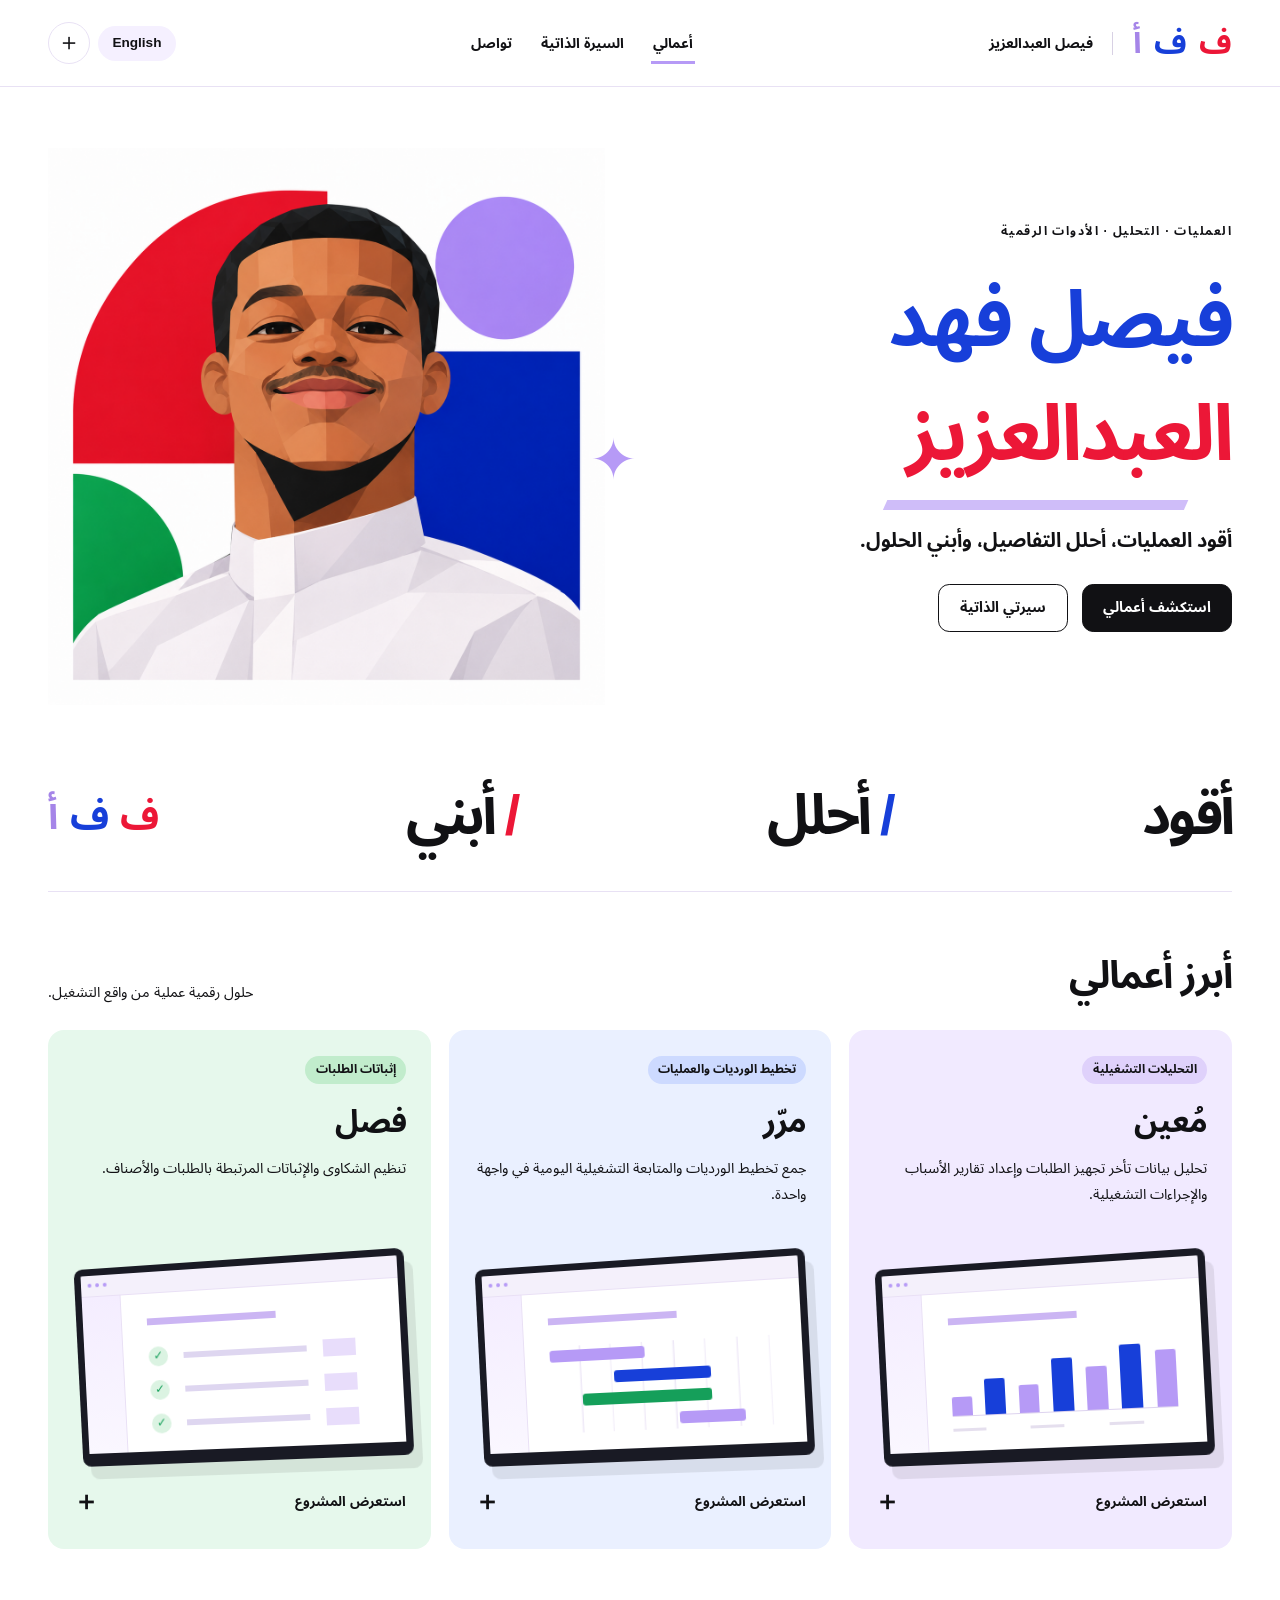
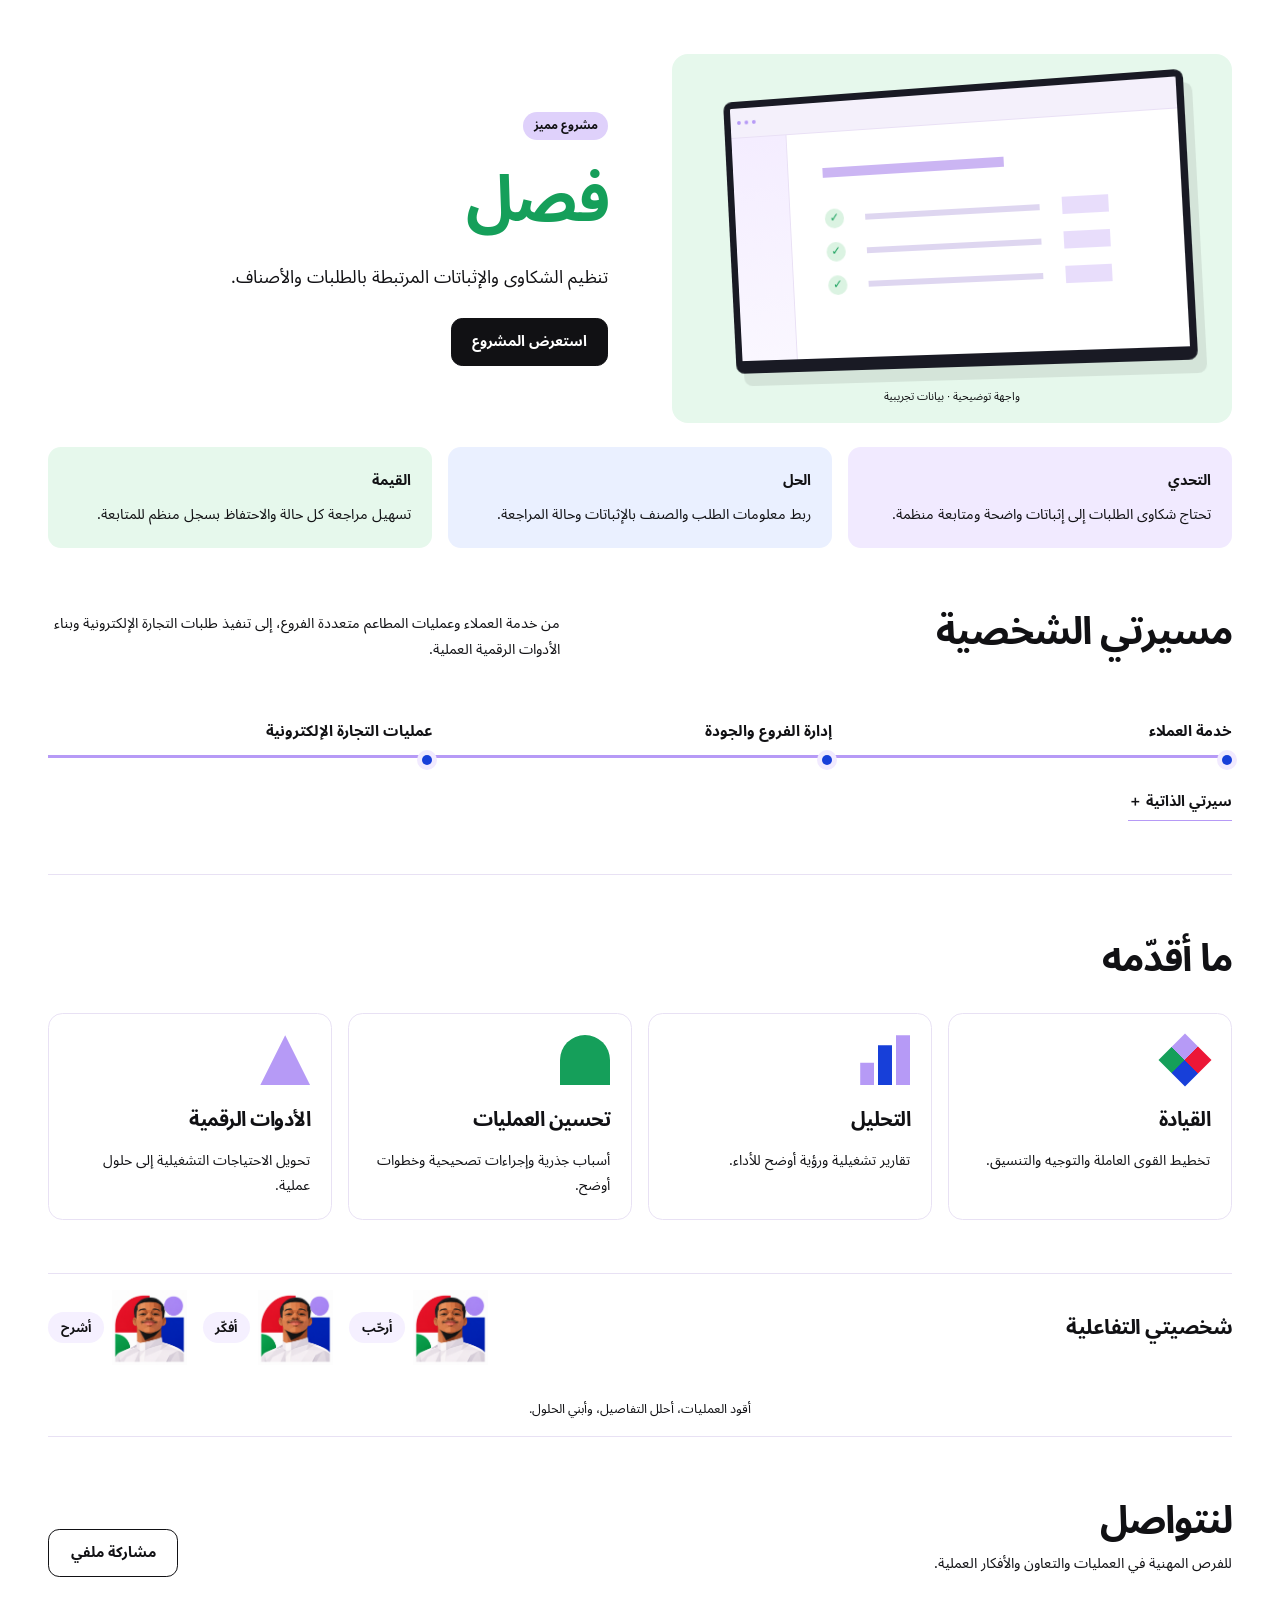
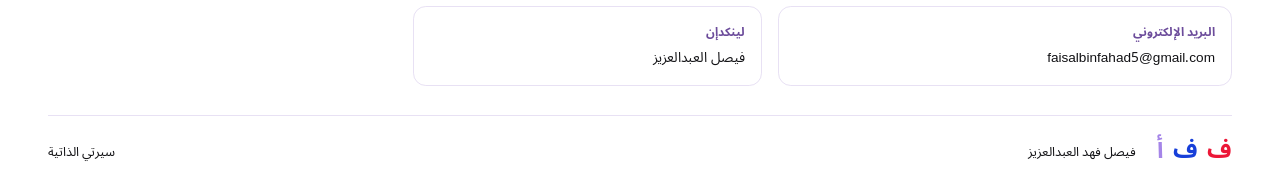
==== ar.html @ 65e11bae "Publish bilingual portfolio and CV without phone number" ====
<!doctype html><html lang="ar" dir="rtl"><head><meta charset="utf-8"><meta name="viewport" content="width=device-width,initial-scale=1"><meta name="theme-color" content="#ffffff"><meta name="description" content="أقود العمليات، أحلل التفاصيل، وأبني الحلول. — تنفيذ الطلبات والمستودعات والخدمات اللوجستية والعمليات متعددة المواقع"><title>فيصل فهد العبدالعزيز | أعمالي</title><link rel="icon" href="favicon.svg" type="image/svg+xml"><link rel="stylesheet" href="style.css"></head><body data-page="portfolio"><a class="skip-link" href="#main">انتقل إلى المحتوى</a><header class="site-header"><a class="brand" href="ar.html"><span class="arabic-mark" aria-label="ف ف أ"><b>ف</b><b>ف</b><b>أ</b></span><span>فيصل العبدالعزيز</span></a><nav aria-label="التنقل الرئيسي"><a href="ar.html" aria-current=page>أعمالي</a><a href="cv-ar.html" >السيرة الذاتية</a><a href="#contact">تواصل</a></nav><div class="header-tools"><a class="language-toggle" href="en.html" lang="en" hreflang="en">English</a><button class="share-icon" data-share aria-label="مشاركة ملفي">＋</button></div></header><main id="main"><section class="hero container"><div class="hero-copy"><p class="eyebrow">العمليات · التحليل · الأدوات الرقمية</p><h1><span>فيصل فهد</span><strong>العبدالعزيز</strong></h1><p class="hero-tag">أقود العمليات، أحلل التفاصيل، وأبني الحلول.</p><div class="actions"><a class="button primary" href="#work">استكشف أعمالي</a><a class="button" href="cv-ar.html">سيرتي الذاتية</a></div></div><div class="hero-art"><img class="portrait" src="portrait.png" alt="فيصل فهد العبدالعزيز" fetchpriority="high"><span class="art-spark" aria-hidden="true">✦</span></div></section>
<div class="container"><div class="manifesto" aria-label="أقود أحلل أبني"><span>أقود</span><span>أحلل</span><span>أبني</span><span class="arabic-mark" aria-label="ف ف أ"><b>ف</b><b>ف</b><b>أ</b></span></div></div>
<section class="container section" id="work"><div class="section-heading"><h2>أبرز أعمالي</h2><p>حلول رقمية عملية من واقع التشغيل.</p></div><div class="projects-grid"><button class="project-card tone-0" data-project="0"><span class="tag">التحليلات التشغيلية</span><h3>مُعين</h3><p>تحليل بيانات تأخر تجهيز الطلبات وإعداد تقارير الأسباب والإجراءات التشغيلية.</p><div class="demo-screen" aria-hidden="true"><div class="demo-top"><i></i><i></i><i></i></div><div class="demo-body"><aside></aside><div class="demo-content"><div class="demo-heading"></div><div class="chart"><i style="height:28%"></i><i style="height:52%"></i><i style="height:40%"></i><i style="height:76%"></i><i style="height:62%"></i><i style="height:91%"></i><i style="height:80%"></i></div><div class="chart-labels"><i></i><i></i><i></i></div></div></div></div><span class="project-action">استعرض المشروع<span>＋</span></span></button><button class="project-card tone-1" data-project="1"><span class="tag">تخطيط الورديات والعمليات</span><h3>مرّر</h3><p>جمع تخطيط الورديات والمتابعة التشغيلية اليومية في واجهة واحدة.</p><div class="demo-screen" aria-hidden="true"><div class="demo-top"><i></i><i></i><i></i></div><div class="demo-body"><aside></aside><div class="demo-content"><div class="demo-heading"></div><div class="schedule"><i style="grid-column:1/span 3;background:var(--lavender)"></i><i style="grid-column:3/span 3;background:var(--blue)"></i><i style="grid-column:2/span 4;background:var(--green)"></i><i style="grid-column:5/span 2;background:var(--lavender)"></i></div></div></div></div><span class="project-action">استعرض المشروع<span>＋</span></span></button><button class="project-card tone-2" data-project="2"><span class="tag">إثباتات الطلبات</span><h3>فصل</h3><p>تنظيم الشكاوى والإثباتات المرتبطة بالطلبات والأصناف.</p><div class="demo-screen" aria-hidden="true"><div class="demo-top"><i></i><i></i><i></i></div><div class="demo-body"><aside></aside><div class="demo-content"><div class="demo-heading"></div><div class="evidence"><div><span>✓</span><i></i><b></b></div><div><span>✓</span><i></i><b></b></div><div><span>✓</span><i></i><b></b></div></div></div></div></div><span class="project-action">استعرض المشروع<span>＋</span></span></button></div></section>
<section class="container section featured"><div class="featured-art tone-2"><div class="demo-screen" aria-hidden="true"><div class="demo-top"><i></i><i></i><i></i></div><div class="demo-body"><aside></aside><div class="demo-content"><div class="demo-heading"></div><div class="evidence"><div><span>✓</span><i></i><b></b></div><div><span>✓</span><i></i><b></b></div><div><span>✓</span><i></i><b></b></div></div></div></div></div><small>واجهة توضيحية · بيانات تجريبية</small><span class="quarter" aria-hidden="true"></span></div><div><span class="tag">مشروع مميز</span><h2>فصل</h2><p class="lead">تنظيم الشكاوى والإثباتات المرتبطة بالطلبات والأصناف.</p><button class="button primary" data-project="2">استعرض المشروع</button></div></section>
<section class="container outcomes"><article class="outcome tone-0"><small>التحدي</small><p>تحتاج شكاوى الطلبات إلى إثباتات واضحة ومتابعة منظمة.</p></article><article class="outcome tone-1"><small>الحل</small><p>ربط معلومات الطلب والصنف بالإثباتات وحالة المراجعة.</p></article><article class="outcome tone-2"><small>القيمة</small><p>تسهيل مراجعة كل حالة والاحتفاظ بسجل منظم للمتابعة.</p></article></section>
<section class="container section journey"><div class="section-heading"><h2>مسيرتي الشخصية</h2><p>من خدمة العملاء وعمليات المطاعم متعددة الفروع، إلى تنفيذ طلبات التجارة الإلكترونية وبناء الأدوات الرقمية العملية.</p></div><div class="journey-track"><span>خدمة العملاء</span><span>إدارة الفروع والجودة</span><span>عمليات التجارة الإلكترونية</span></div><a class="text-link" href="cv-ar.html">سيرتي الذاتية ＋</a></section>
<section class="container section"><div class="section-heading"><h2>ما أقدّمه</h2><p></p></div><div class="capabilities"><article class="capability"><span class="geom geom-0" aria-hidden="true"></span><h3>القيادة</h3><p>تخطيط القوى العاملة والتوجيه والتنسيق.</p></article><article class="capability"><span class="geom geom-1" aria-hidden="true"></span><h3>التحليل</h3><p>تقارير تشغيلية ورؤية أوضح للأداء.</p></article><article class="capability"><span class="geom geom-2" aria-hidden="true"></span><h3>تحسين العمليات</h3><p>أسباب جذرية وإجراءات تصحيحية وخطوات أوضح.</p></article><article class="capability"><span class="geom geom-3" aria-hidden="true"></span><h3>الأدوات الرقمية</h3><p>تحويل الاحتياجات التشغيلية إلى حلول عملية.</p></article></div></section>
<section class="container character-strip"><h2>شخصيتي التفاعلية</h2><div class="states"><button class="state" data-state="0"><img src="portrait.png" alt="" loading="lazy"><span>أرحّب</span></button><button class="state" data-state="1"><img src="portrait.png" alt="" loading="lazy"><span>أفكّر</span></button><button class="state" data-state="2"><img src="portrait.png" alt="" loading="lazy"><span>أشرح</span></button></div><p id="character-message" aria-live="polite">أقود العمليات، أحلل التفاصيل، وأبني الحلول.</p></section></main><footer class="container section contact" id="contact"><div class="section-heading"><div><h2>لنتواصل</h2><p>للفرص المهنية في العمليات والتعاون والأفكار العملية.</p></div><button class="button" data-share>مشاركة ملفي</button></div><div class="contact-links"><a href="mailto:faisalbinfahad5@gmail.com"><small>البريد الإلكتروني</small><bdi>faisalbinfahad5@gmail.com</bdi></a><a href="https://www.linkedin.com/in/faisal-alabdulaziz-5491b7277" target="_blank" rel="noopener noreferrer"><small>لينكدإن</small>فيصل العبدالعزيز</a></div><div class="footer-line"><span class="arabic-mark" aria-label="ف ف أ"><b>ف</b><b>ف</b><b>أ</b></span><span>فيصل فهد العبدالعزيز</span><a href="cv-ar.html">سيرتي الذاتية</a></div></footer>
<dialog id="project-dialog"><button class="dialog-close" data-close aria-label="إغلاق">×</button><div id="project-content"></div></dialog>
<dialog id="share-dialog"><button class="dialog-close" data-close aria-label="إغلاق">×</button><h2>بداية تواصل جديد</h2><p>امسح الرمز لفتح ملف أعمالي، أو انسخ الرابط.</p><div id="qr-container"></div><p id="share-status" aria-live="polite"></p><input id="share-url" readonly aria-label="رابط ملف الأعمال" dir="ltr"><div class="share-actions"><button class="button primary" id="copy-link">نسخ الرابط</button><button class="button" id="native-share">مشاركة</button><button class="button" id="download-qr">تحميل الرمز</button><a class="button" href="Faisal_Alabdulaziz.vcf" download>حفظ جهة الاتصال</a></div><p class="wallet-note">تحتاج سامسونج وليت إلى بطاقة متوافقة. هذا الرمز يفتح الموقع؛ إضافة بطاقة المحفظة لم تُجهّز بعد.</p></dialog><script id="site-data" type="application/json">{"projects": [["مُعين", "التحليلات التشغيلية", "تحليل بيانات تأخر تجهيز الطلبات وإعداد تقارير الأسباب والإجراءات التشغيلية.", "المراجعة اليدوية تحتاج وقتًا وتزيد صعوبة توحيد التقارير.", "مسار لرفع الملفات ومراجعة التأخير وتحديد الأسباب وتجهيز التقارير.", "رؤية أوضح للأداء ومسار مراجعة قابل للتكرار."], ["مرّر", "تخطيط الورديات والعمليات", "جمع تخطيط الورديات والمتابعة التشغيلية اليومية في واجهة واحدة.", "قد تتشتت معلومات الورديات والمتابعة التشغيلية بين مصادر مختلفة.", "مساحة منظمة لتخطيط الورديات والمعلومات التشغيلية.", "وضوح أكبر لتغطية الفريق والأولويات اليومية."], ["فصل", "إثباتات الطلبات", "تنظيم الشكاوى والإثباتات المرتبطة بالطلبات والأصناف.", "تحتاج شكاوى الطلبات إلى إثباتات واضحة ومتابعة منظمة.", "ربط معلومات الطلب والصنف بالإثباتات وحالة المراجعة.", "تسهيل مراجعة كل حالة والاحتفاظ بسجل منظم للمتابعة."]], "close": "إغلاق", "pnote": "نبذة عن المشروع. الواجهات المعروضة توضيحية؛ السجلات التشغيلية الخاصة غير منشورة.", "illustration": "واجهة توضيحية · بيانات تجريبية", "problem": "التحدي", "action": "الحل", "result": "القيمة", "copy": "نسخ الرابط", "copied": "تم نسخ الرابط", "copyfail": "انسخ هذا الرابط يدويًا", "wallet": "تحتاج سامسونج وليت إلى بطاقة متوافقة. هذا الرمز يفتح الموقع؛ إضافة بطاقة المحفظة لم تُجهّز بعد.", "unpublished": "يظهر رمز المشاركة الدائم بعد نشر الموقع. يمكنك حفظ جهة الاتصال الآن.", "sharetext": "امسح الرمز لفتح ملف أعمالي، أو انسخ الرابط.", "states": ["أرحّب", "أفكّر", "أشرح"], "tag": "أقود العمليات، أحلل التفاصيل، وأبني الحلول.", "lang": "ar"}</script><script src="qrcode.js" defer></script><script src="app.js" defer></script></body></html>
---- style.css ----
@font-face{font-family:Arabic;src:url(Arabic-Regular.ttf) format('truetype');font-weight:400;font-display:swap}@font-face{font-family:Arabic;src:url(Arabic-Bold.ttf) format('truetype');font-weight:700 900;font-display:swap}@font-face{font-family:Latin;src:url(Latin-Regular.ttf) format('truetype');font-weight:400;font-display:swap}@font-face{font-family:Latin;src:url(Latin-Bold.ttf) format('truetype');font-weight:700 900;font-display:swap}
:root{--red:#ec1737;--blue:#173fd9;--lavender:#b69af6;--green:#159f5a;--ink:#111114;--line:#e8e1f4;--soft:#f5f0ff;--font:Latin,Arial,sans-serif}*{box-sizing:border-box}html{scroll-behavior:smooth;scroll-padding-top:7rem}html[lang=ar]{--font:Arabic,Arial,sans-serif}body{font-family:var(--font);color:var(--ink);margin:0;background:white;line-height:1.65}button,input,a{font:inherit}a{color:inherit;text-decoration:none}button,a{-webkit-tap-highlight-color:transparent}button{cursor:pointer;color:inherit}button:disabled{cursor:default;opacity:.55}button{background:none}img{max-width:100%;display:block}h1,h2,h3,h4,p{margin:0}h1,h2,h3,h4{font-weight:700;line-height:1.2;letter-spacing:-.045em}html[lang=ar] h1,html[lang=ar] h2,html[lang=ar] h3,html[lang=ar] h4{letter-spacing:-.025em;line-height:1.6}h2{font-size:clamp(1.6rem,3vw,2.6rem)}h3{font-size:1.25rem}p{line-height:1.8}.container{width:min(1240px,calc(100% - 6rem));margin-inline:auto}.section{padding-block:3.3rem}.site-header{max-width:1440px;margin:auto;display:flex;align-items:center;justify-content:space-between;padding:1.2rem 3rem;gap:1.5rem;background:#ffffffef;border-bottom:1px solid var(--line);position:relative;z-index:5}.brand{display:flex;align-items:center;gap:1.25rem;font-size:.88rem;font-weight:700}.brand>span:last-child{border-inline-start:1px solid #d8d1e4;padding-inline-start:1.2rem}.latin-mark{display:inline-flex;direction:ltr;font-family:Latin,sans-serif;font-weight:900;font-style:italic;letter-spacing:-.16em;font-size:2.6rem;line-height:1}.latin-mark b:nth-child(1),.arabic-mark b:nth-child(1){color:var(--red)}.latin-mark b:nth-child(2),.arabic-mark b:nth-child(2){color:var(--blue)}.latin-mark b:nth-child(3),.arabic-mark b:nth-child(3){color:#a585e8}.arabic-mark{display:inline-flex;direction:rtl;gap:.38em;font-family:Arabic,sans-serif;font-size:2rem;line-height:1.5;white-space:nowrap}.arabic-mark b{display:inline-block}.site-header nav{display:flex;gap:1.6rem;align-items:center;font-size:.88rem;font-weight:700}.site-header nav a{position:relative;padding:.6rem .1rem}.site-header nav a[aria-current]:after{content:'';position:absolute;height:3px;background:var(--lavender);bottom:0;inset-inline:0}.header-tools{display:flex;gap:.5rem;align-items:center}.language-toggle{font-size:.85rem;font-weight:700;border-radius:2rem;padding:.4rem .9rem;background:var(--soft)}.share-icon{width:42px;height:42px;border:1px solid var(--line);border-radius:50%;font-size:1.5rem;line-height:1}.hero{display:grid;grid-template-columns:1.04fr 1fr;align-items:center;gap:3rem;padding-block:3.8rem 3rem;min-height:560px}.eyebrow{font-weight:700;font-size:.75rem;letter-spacing:.12em;margin-bottom:1.4rem}.hero h1{font-size:clamp(2.8rem,5.4vw,5.2rem);line-height:1.03;position:relative;padding-bottom:1.3rem}.hero h1 span,.hero h1 strong{display:block}.hero h1 span{color:var(--blue)}.hero h1 strong{color:var(--red);font-weight:700}.hero h1:after{content:'';position:absolute;width:52%;height:.65rem;background:var(--lavender);opacity:.65;bottom:.15rem;inset-inline-start:8%;transform:skew(-24deg)}html[lang=ar] .hero h1{font-size:clamp(3.1rem,6.1vw,6.1rem);line-height:1.45}.hero-tag{font-weight:700;font-size:clamp(1.05rem,1.55vw,1.4rem);margin-block:.7rem 1.5rem}.actions{display:flex;gap:.85rem;flex-wrap:wrap;align-items:center}.button{display:inline-flex;align-items:center;justify-content:center;min-height:48px;min-width:130px;padding:.7rem 1.25rem;border:1px solid var(--ink);border-radius:.7rem;font-size:.9rem;font-weight:700;background:white;transition:transform .2s,box-shadow .2s}.button.primary{background:var(--ink);color:white}.button:hover{transform:translateY(-3px);box-shadow:0 7px 0 #b69af649}.button:active{transform:translateY(0)}:focus-visible{outline:3px solid var(--blue);outline-offset:5px}.hero-art{position:relative;perspective:900px}.portrait{width:100%;height:auto;transform:rotateX(var(--rx,0deg)) rotateY(var(--ry,0deg));transition:transform .15s;will-change:transform}.art-spark{position:absolute;font-size:3.5rem;color:var(--lavender);inset-inline-start:-2rem;top:48%;animation:spark 7s ease-in-out infinite;pointer-events:none}@keyframes spark{50%{transform:rotate(50deg) scale(.8)}}.manifesto{display:flex;align-items:center;justify-content:space-between;gap:1rem;padding-block:1.1rem 1.7rem;border-bottom:1px solid var(--line);font-size:clamp(1.5rem,4.4vw,4.5rem);font-weight:700;letter-spacing:-.055em}.manifesto>span:not(:first-child):not(.latin-mark):not(.arabic-mark):before{content:'/';color:var(--blue);margin-inline-end:.7rem}.manifesto>span:nth-child(3):before{color:var(--red)!important}.manifesto .latin-mark{font-size:3.7rem}.manifesto .arabic-mark{font-size:2.4rem}.section-heading{display:flex;justify-content:space-between;align-items:end;gap:2rem;margin-bottom:1.5rem}.section-heading p{max-width:32rem;font-size:.9rem}.projects-grid{display:grid;grid-template-columns:repeat(3,1fr);gap:1.1rem}.project-card{border:1px solid transparent;border-radius:1rem;padding:1.5rem;text-align:start;overflow:hidden;position:relative;transition:transform .25s,box-shadow .25s}.project-card:hover{transform:translateY(-7px);box-shadow:0 18px 35px #32215a18;border-color:var(--lavender)}.tone-0{background:#f1eaff}.tone-1{background:#eaf0ff}.tone-2{background:#e6f8ec}.tag{display:inline-block;border-radius:2rem;background:#dfd1fb;padding:.25rem .65rem;font-size:.75rem;font-weight:700;line-height:1.7}.tone-1 .tag{background:#cddaff}.tone-2 .tag{background:#c1eccc}.project-card h3{font-size:2rem;margin-block:.8rem .5rem}.project-card>p{font-size:.9rem;min-height:5rem}.project-action{display:flex;justify-content:space-between;align-items:center;font-weight:700;font-size:.85rem;margin-top:1.3rem}.project-action span{font-size:1.6rem}.demo-screen{background:white;border:7px solid #191a24;border-bottom-width:13px;border-radius:.55rem;aspect-ratio:1.65;box-shadow:8px 13px 0 #00000014;margin-top:1.4rem;transform:perspective(800px) rotateY(-7deg) rotateZ(-3deg);overflow:hidden;direction:ltr}.demo-top{height:12%;background:#f4f0fb;border-bottom:1px solid #e9e0f5;display:flex;gap:4px;align-items:center;padding-inline:7px}.demo-top i{width:4px;height:4px;border-radius:50%;background:var(--lavender)}.demo-body{display:flex;height:88%}.demo-body aside{width:13%;background:linear-gradient(#f4edff,#faf7ff);border-inline-end:1px solid #e9e0f5}.demo-content{width:87%;padding:8%}.demo-heading{height:6%;width:58%;background:#cbb5f3;margin-bottom:10%}.chart{height:65%;display:flex;gap:6%;align-items:end;border-bottom:1px solid #ddd3ef}.chart i{width:10%;background:var(--lavender);border-radius:2px 2px 0 0}.chart i:nth-child(2n){background:var(--blue)}.chart-labels{display:flex;gap:20%;margin-top:5%}.chart-labels i{height:3px;width:15%;background:#e5dfee}.schedule{height:80%;display:grid;grid-template-columns:repeat(7,1fr);gap:9px 0;background:repeating-linear-gradient(90deg,transparent 0,transparent 13%,#eee8f7 14%);padding-block:4px}.schedule i{height:12px;border-radius:3px}.evidence{display:grid;gap:14px}.evidence div{display:flex;align-items:center;gap:7%}.evidence span{color:var(--green);background:#dbf3e2;border-radius:50%;width:20px;height:20px;line-height:20px;text-align:center;font-size:12px}.evidence i{height:6px;background:#ded6f0;width:55%}.evidence b{width:14%;height:17px;background:#e8ddfb}.featured{display:grid;grid-template-columns:1fr 1fr;align-items:center;gap:4rem;padding-bottom:1.5rem}.featured-art{padding:2rem 3rem 1rem;border-radius:1rem;position:relative}.featured-art .demo-screen{position:relative;z-index:1;margin:0}.featured-art small{font-size:.7rem;display:block;text-align:center;margin-top:1.3rem}.featured h2{font-size:4rem;margin:.6rem 0;color:var(--green)}.lead{font-size:1.1rem;line-height:1.8}.featured .button{margin-top:1.5rem}.outcomes{display:grid;grid-template-columns:repeat(3,1fr);gap:1rem}.outcome{border-radius:.8rem;padding:1.3rem}.outcome small{font-size:.9rem;font-weight:700}.outcome p{font-size:.9rem;margin-top:.5rem}.journey{border-bottom:1px solid var(--line)}.journey-track{display:flex;gap:1rem;padding-block:2rem 1.5rem;position:relative}.journey-track:before{content:'';position:absolute;inset-inline:0;bottom:.6rem;height:3px;background:var(--lavender)}.journey-track span{position:relative;flex:1;font-size:.95rem;font-weight:700}.journey-track span:after{content:'';width:10px;height:10px;background:var(--blue);border-radius:50%;position:absolute;bottom:-1.3rem;inset-inline-start:0;box-shadow:0 0 0 5px #f1eaff}.text-link{display:inline-block;font-weight:700;font-size:.9rem;border-bottom:1px solid var(--lavender);padding:.4rem 0}.journey>.text-link{margin-top:1rem}.capabilities{display:grid;grid-template-columns:repeat(4,1fr);gap:1rem}.capability{border:1px solid var(--line);border-radius:.9rem;padding:1.3rem}.capability p{font-size:.88rem;margin-top:.7rem}.geom{width:50px;height:50px;display:block;margin-bottom:1.2rem}.geom-0{background:conic-gradient(var(--red) 0 25%,var(--blue) 0 50%,var(--green) 0 75%,var(--lavender) 0);transform:rotate(45deg) scale(.75)}.geom-1{background:linear-gradient(90deg,var(--lavender) 0 28%,white 0 36%,var(--blue) 0 64%,white 0 72%,var(--lavender) 0);clip-path:polygon(0 55%,28% 55%,28% 20%,64% 20%,64% 0,100% 0,100% 100%,0 100%)}.geom-2{background:var(--green);border-radius:100% 100% 0 0}.geom-3{background:var(--lavender);clip-path:polygon(0 100%,50% 0,100% 100%)}.character-strip{display:flex;align-items:center;justify-content:space-between;gap:2rem;border-block:1px solid var(--line);padding-block:1rem;flex-wrap:wrap}.character-strip h2{font-size:1.3rem}.states{display:flex;gap:1rem}.state{display:flex;align-items:center;gap:.5rem;border:0;padding:0;border-radius:.6rem}.state img{width:75px;height:75px;object-fit:cover;transition:transform .3s}.state:hover img{transform:rotate(-6deg) scale(1.08)}.state span{font-size:.8rem;font-weight:700;background:var(--soft);border-radius:1rem;padding:.3rem .8rem}.character-strip>p{font-size:.8rem;flex-basis:100%;text-align:center;min-height:1.7em}.contact{padding-bottom:1.4rem}.contact-links{display:grid;grid-template-columns:1.3fr 1fr 1fr;gap:1rem;margin-block:1.8rem}.contact-links a{border:1px solid var(--line);border-radius:.8rem;padding:1rem;font-size:.85rem;overflow-wrap:anywhere;transition:background .2s}.contact-links a:hover{background:var(--soft)}.contact-links small{display:block;color:#6c4c9b;font-size:.75rem;font-weight:700;margin-bottom:.25rem}.footer-line{border-top:1px solid var(--line);display:flex;align-items:center;gap:1.3rem;padding-top:1.1rem;font-size:.8rem}.footer-line>a:last-child{margin-inline-start:auto}.footer-line .latin-mark{font-size:2rem}.footer-line .arabic-mark{font-size:1.5rem}.cv-hero{padding-top:2rem}.cv-intro{display:grid;grid-template-columns:1fr 210px;gap:2rem;align-items:center;margin-top:1.8rem}.cv-intro h1{font-size:clamp(2rem,4vw,3.5rem);color:var(--blue)}.cv-intro h2{font-size:1.5rem;color:var(--red);margin-block:1rem .4rem}.cv-avatar{border-radius:1rem}.cv-intro .eyebrow{margin-bottom:.8rem}.meta{display:flex;flex-wrap:wrap;gap:.6rem;margin-top:1.2rem}.meta span{padding:.3rem .7rem;background:var(--soft);border-radius:1rem;font-size:.78rem}.cv-hero .actions{margin-top:1.2rem}.cv-layout{display:grid;grid-template-columns:minmax(0,1.8fr) minmax(0,1fr);gap:2.5rem;padding-top:3rem}.cv-section{margin-bottom:2.8rem}.cv-section>h2,.info-box>h2{font-size:1.55rem;margin-bottom:1.3rem;letter-spacing:-.03em}.cv-section>h2:before,.info-box>h2:before{content:'';display:inline-block;height:4px;width:24px;background:var(--lavender);vertical-align:middle;margin-inline-end:.65rem}.summary{padding:1.3rem;background:var(--soft);border-radius:.8rem;font-size:.96rem}.impact-grid{display:grid;grid-template-columns:repeat(3,1fr);gap:.7rem}.impact{padding:1.1rem;border-radius:.8rem}.impact strong{display:block;font-size:1.45rem;color:var(--blue);letter-spacing:-.05em}.impact h3{font-size:.9rem;margin-block:.6rem}.impact p{font-size:.8rem}.experience{border-inline-start:3px solid var(--lavender);padding-inline-start:1.5rem;position:relative;margin-bottom:2rem}.experience:before{content:'';position:absolute;width:13px;height:13px;border:3px solid var(--blue);border-radius:50%;background:white;inset-inline-start:-10px;top:.2rem}.job-title{display:flex;flex-wrap:wrap;align-items:baseline;justify-content:space-between;gap:.6rem}.job-title h3{color:var(--blue)}.employer{font-weight:700;margin-block:.5rem}.date{font-size:.8rem;color:#684b8c;display:inline-block}.employment-period{background:var(--soft);padding:.35rem .7rem;border-radius:.4rem;margin-top:.7rem}.bullets{padding-inline-start:1.2rem;margin-block:1rem}.bullets li{padding-inline-start:.25rem;margin-bottom:.65rem;font-size:.92rem;line-height:1.85}.bullets li::marker{color:var(--green)}.sub-role{margin-top:1.7rem}.sub-role h4{font-size:1.2rem;color:var(--blue)}.sub-role .date{margin-top:.4rem}.info-box{border:1px solid var(--line);border-radius:1rem;padding:1.4rem;margin-bottom:1.1rem}.info-box h3{font-size:1rem;margin-block:1rem .4rem}.info-box p{font-size:.9rem}.info-box .bullets{margin-bottom:0}.info-box .bullets li{font-size:.85rem}.certifications{padding-inline-start:1.5rem;margin:0}.certifications li{font-size:.85rem;line-height:1.9;padding-inline-start:.4rem;padding-block:.75rem;border-bottom:1px solid var(--line)}.certifications li::marker{color:var(--blue);font-weight:700}.certifications li:last-child{border:0}.language-line{padding:.5rem .75rem;border-radius:.5rem;background:var(--soft);margin-top:.5rem}dialog{border:1px solid var(--line);border-radius:1.3rem;padding:3rem;width:min(760px,calc(100% - 2rem));max-height:90vh;overflow:auto;box-shadow:0 25px 100px #10102035;background:white;color:var(--ink)}dialog::backdrop{background:#12101d70;backdrop-filter:blur(6px)}.dialog-close{position:absolute;inset-inline-end:1rem;top:.6rem;border:0;font-size:2rem;min-width:42px;min-height:42px}dialog h2{font-size:2.5rem;margin-block:.7rem 1rem}dialog h3{margin-top:1.5rem}dialog p{font-size:.95rem}dialog .demo-screen{max-width:420px;margin:2rem auto}.dialog-section{border-top:1px solid var(--line);padding-top:.5rem;margin-top:1rem}.dialog-note,.wallet-note{font-size:.8rem!important;background:var(--soft);padding:1rem;border-radius:.6rem;margin-top:1.5rem}#qr-container{display:flex;justify-content:center;padding:1rem;margin-block:1rem}#qr-container img{width:220px;height:220px;image-rendering:pixelated}#share-url{width:100%;border:1px solid var(--line);border-radius:.5rem;padding:.6rem;font-size:.8rem}#share-status{font-size:.85rem;margin-bottom:1rem}.share-actions{display:flex;gap:.6rem;flex-wrap:wrap;margin-top:1rem}.share-actions .button{font-size:.8rem;padding:.6rem .8rem;min-width:0}.skip-link{position:fixed;top:-100px;left:1rem;background:black;color:white;z-index:100;padding:1rem}.skip-link:focus{top:1rem}.reveal{animation:arrive .6s ease both}@keyframes arrive{from{opacity:.25;transform:translateY(18px)}to{opacity:1;transform:translateY(0)}}
@media(min-width:1500px){.hero{padding-block:5rem}.hero-art{max-width:570px}}@media(max-width:1000px){.container{width:calc(100% - 3rem)}.site-header{padding:1rem 1.5rem}.brand>span:last-child{display:none}.hero{gap:1.5rem;min-height:460px}.hero h1{font-size:3rem}.hero-tag{font-size:1rem}.projects-grid{gap:.7rem}.project-card{padding:1.1rem}.project-card>p{min-height:7rem}.capabilities{grid-template-columns:repeat(2,1fr)}.featured{gap:2rem}.featured-art{padding:1.5rem}.cv-layout{grid-template-columns:minmax(0,1.6fr) minmax(0,1fr);gap:1.5rem}.impact-grid{grid-template-columns:1fr}.impact{display:grid;grid-template-columns:1fr 1fr;gap:.5rem}.impact p{grid-column:1/-1}.cv-intro{grid-template-columns:1fr 160px}.contact-links{grid-template-columns:1fr 1fr}.contact-links a:first-child{grid-column:1/-1}}
@media(max-width:650px){.container{width:calc(100% - 2rem)}.site-header{padding:.7rem 1rem;gap:.6rem;flex-wrap:wrap}.site-header nav{gap:1rem;font-size:.8rem;order:3;width:100%;justify-content:center;border-top:1px solid var(--line);padding-top:.2rem}.site-header .latin-mark{font-size:2.1rem}.site-header .arabic-mark{font-size:1.6rem}.language-toggle{font-size:.8rem}.hero{display:flex;flex-direction:column-reverse;gap:1.2rem;padding-top:1.3rem;padding-bottom:2rem;text-align:center;min-height:0}.hero-art{max-width:360px;width:85%}.hero h1{font-size:clamp(2rem,8.5vw,3.4rem)}html[lang=ar] .hero h1{font-size:clamp(2.8rem,11vw,4.2rem)}.hero-copy{width:100%}.eyebrow{font-size:.65rem;letter-spacing:.04em;margin-bottom:.7rem}.hero-tag{font-size:1rem;padding-inline:.4rem;margin-block:.8rem 1.2rem}.hero .actions{flex-direction:column;gap:.6rem}.hero .button{width:100%;min-height:49px}.art-spark{font-size:2rem;inset-inline-start:-1rem}.manifesto{font-size:clamp(1.1rem,5.8vw,1.9rem);gap:.5rem;padding-bottom:1.1rem}.manifesto .latin-mark{font-size:1.8rem}.manifesto .arabic-mark{font-size:1.1rem;gap:.2em}.manifesto>span:not(:first-child):not(.latin-mark):not(.arabic-mark):before{margin-inline-end:.3rem}.section{padding-block:2.1rem}.section-heading{display:block;margin-bottom:1.2rem}.section-heading p{font-size:.88rem;margin-top:.6rem}.projects-grid{grid-template-columns:1fr;gap:1rem}.project-card{display:grid;grid-template-columns:1fr 1fr;column-gap:.8rem;padding:1.3rem;align-items:start}.project-card .tag{grid-column:1;justify-self:start;font-size:.65rem}.project-card h3{grid-column:1;font-size:1.9rem}.project-card>p{grid-column:1;font-size:.85rem;min-height:0}.project-card .demo-screen{grid-column:2;grid-row:1/5;align-self:center;margin-top:0;border-width:5px;border-bottom-width:9px}.project-action{grid-column:1/-1;margin-top:.7rem}.project-card .evidence{gap:6px}.project-card .evidence span{width:13px;height:13px;line-height:13px;font-size:9px}.project-card .evidence b{height:11px}.project-card .schedule{gap:6px 0}.project-card .schedule i{height:7px}.featured{grid-template-columns:1fr;gap:1.2rem}.featured-art{padding:1.8rem 2rem 1rem}.featured h2{font-size:3rem}.outcomes{grid-template-columns:1fr}.outcome{padding:1rem 1.2rem}.journey-track{flex-direction:column;gap:1rem;padding-inline-start:1.5rem;padding-block:.5rem}.journey-track:before{width:3px;height:auto;inset-block:0;inset-inline-start:0;inset-inline-end:auto}.journey-track span:after{inset-inline-start:-1.75rem;top:.5rem;bottom:auto;width:10px;height:10px}.capabilities{gap:.7rem}.capability{padding:1rem}.capability h3{font-size:1rem}.capability p{font-size:.8rem}.geom{width:35px;height:35px;margin-bottom:.9rem}.character-strip{gap:.7rem;padding-block:1rem}.states{width:100%;justify-content:space-between;gap:.4rem}.state{flex-direction:column;gap:.1rem}.state img{width:76px;height:76px}.state span{font-size:.75rem;padding:.2rem .5rem}.contact .section-heading .button{margin-top:1rem}.contact-links{grid-template-columns:1fr;gap:.65rem;margin-block:1.2rem}.contact-links a:first-child{grid-column:auto}.footer-line{font-size:.7rem;gap:.7rem}.cv-hero{padding-top:1.2rem}.cv-intro{display:flex;flex-direction:column-reverse;align-items:start;gap:1rem;margin-top:1.2rem}.cv-avatar{width:135px;align-self:center}.cv-intro h1{font-size:2rem}.cv-intro h2{font-size:1.4rem}.cv-intro .lead{font-size:1rem}.meta{gap:.4rem}.meta span{font-size:.7rem}.cv-hero .actions{flex-direction:column}.cv-hero .button{width:100%}.cv-layout{display:flex;flex-direction:column;gap:0;padding-top:2rem}.cv-section{margin-bottom:2rem}.cv-section>h2,.info-box>h2{font-size:1.4rem}.summary{font-size:.9rem;padding:1rem}.experience{padding-inline-start:1.1rem}.bullets li{font-size:.9rem}.cv-sidebar{display:flex;flex-direction:column}.impact{display:block}.impact strong{font-size:1.65rem}.impact h3{margin-block:.3rem}.impact p{font-size:.85rem}.cv-layout .contact-links{grid-template-columns:1fr}.info-box{padding:1.1rem}dialog{padding:2.5rem 1.3rem 1.3rem}.share-actions{display:grid;grid-template-columns:1fr 1fr}dialog h2{font-size:1.7rem}}
@media(prefers-reduced-motion:reduce){html{scroll-behavior:auto}*,*:before,*:after{animation:none!important;transition:none!important;transform:none!important}}@media print{.site-header,.actions,.text-link,.contact,.skip-link,dialog{display:none!important}.container{width:100%}.cv-intro{grid-template-columns:1fr 120px}.cv-layout{display:block}.info-box,.experience,.impact{break-inside:avoid}body{font-size:10pt}.bullets li{font-size:10pt}.cv-section{margin-bottom:1rem}.cv-avatar{width:100px}.cv-sidebar{display:block}.cv-hero .contact-links{display:flex;gap:1rem}.contact-links a{border:0;padding:.2rem}.info-box{margin-bottom:.6rem;padding:.7rem}.cv-intro h1{font-size:24pt}.cv-hero{padding:0}}
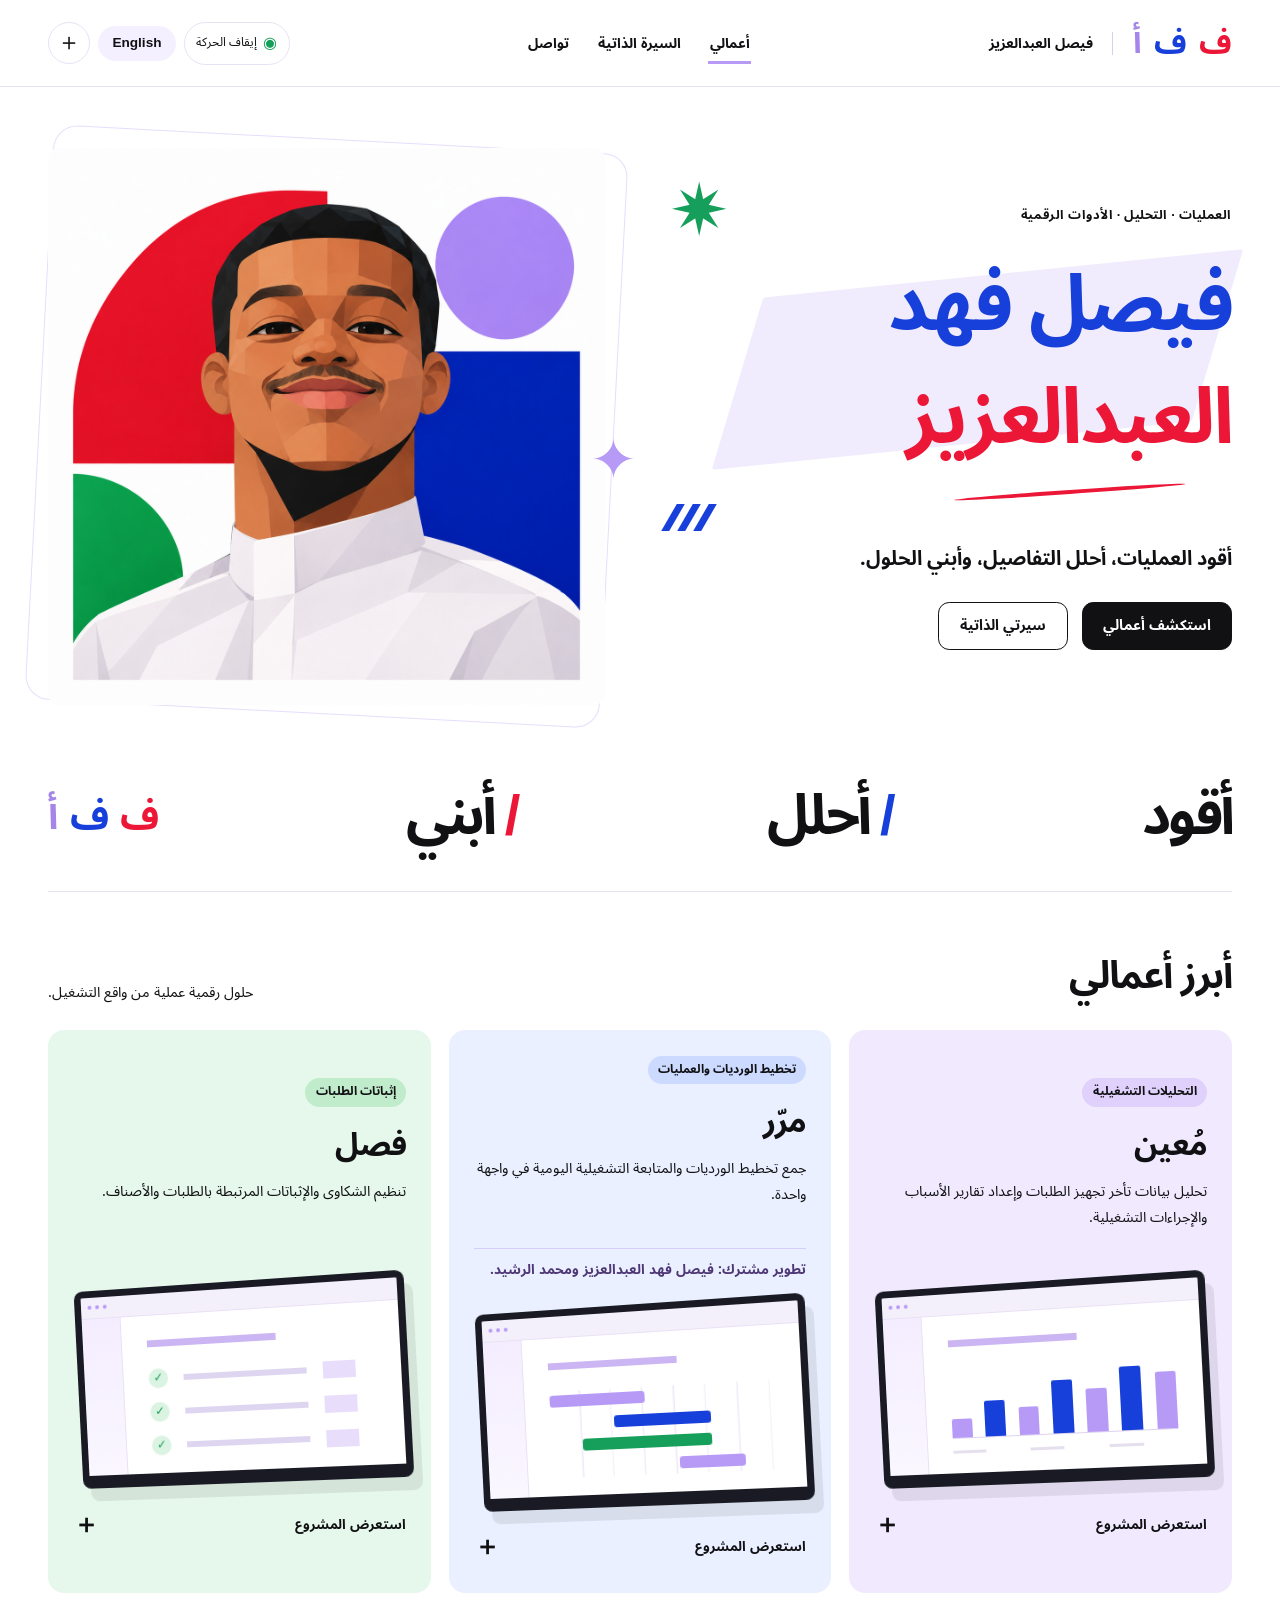
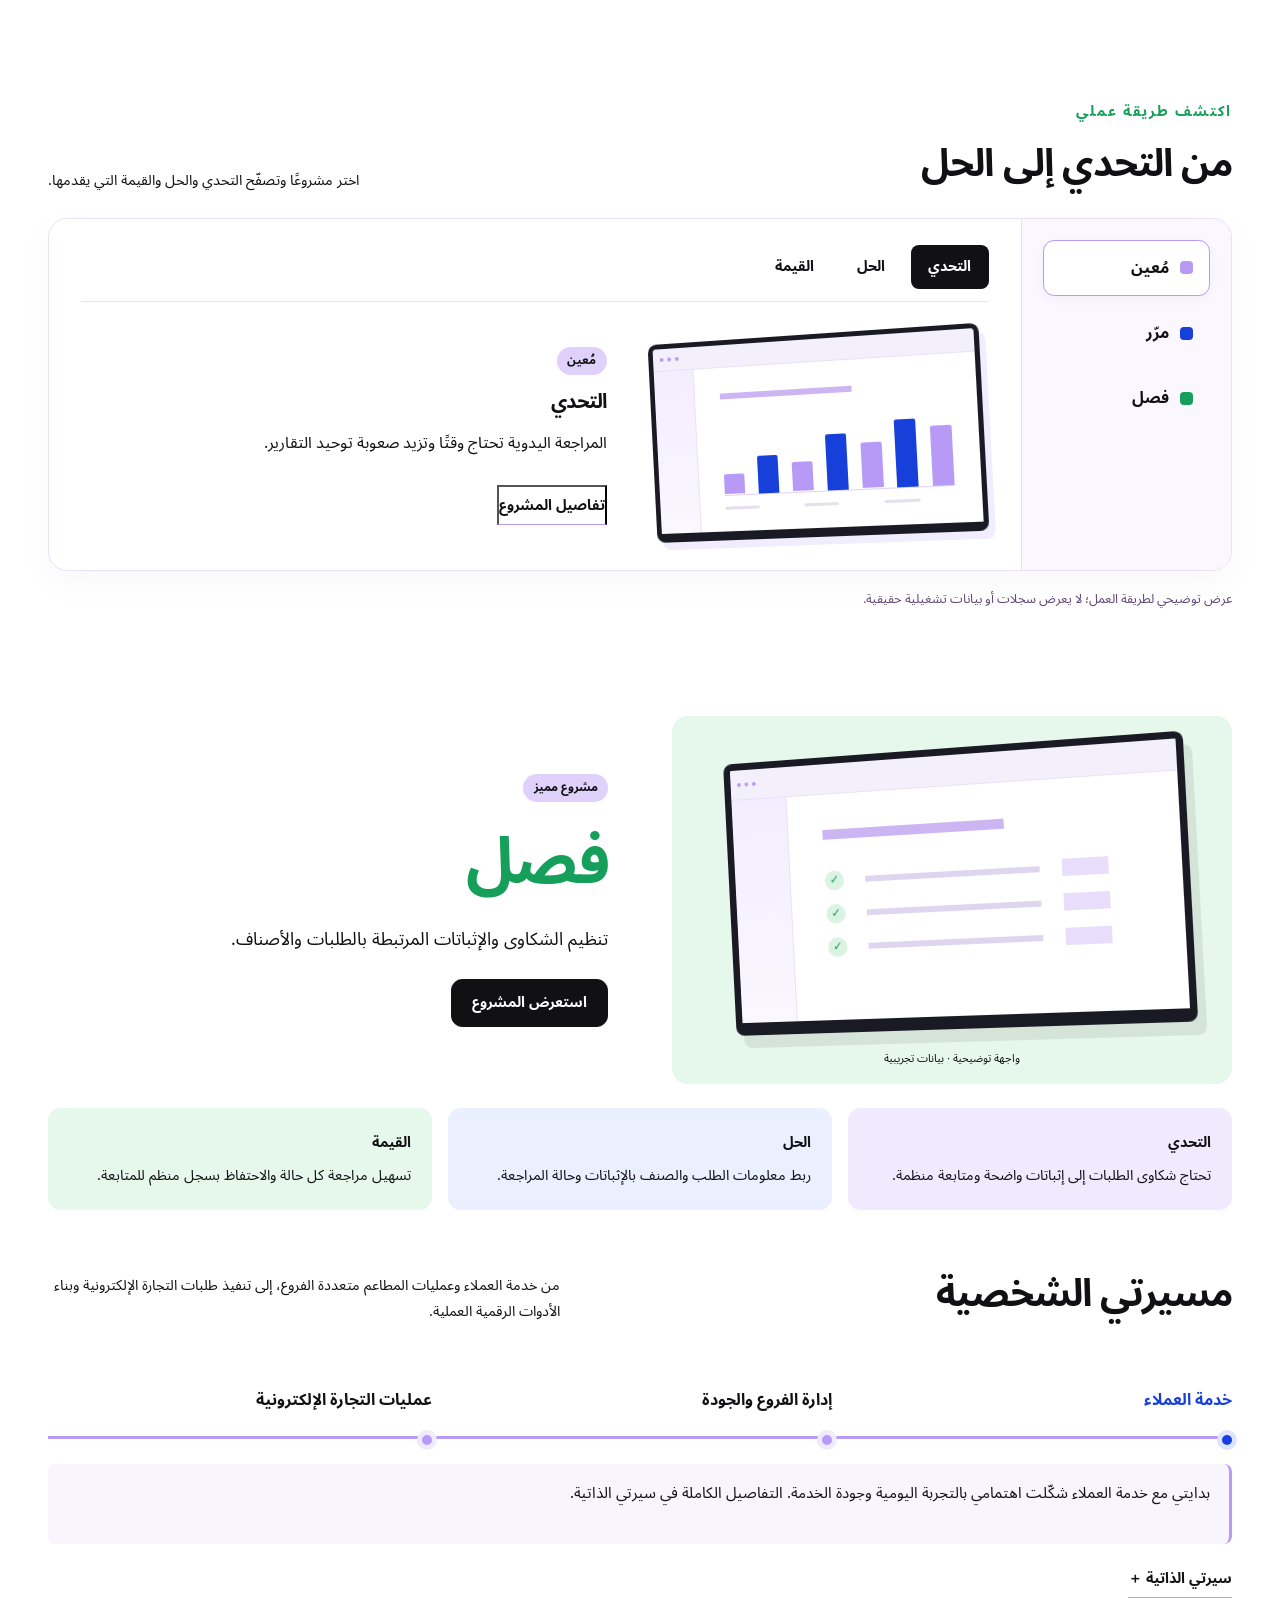
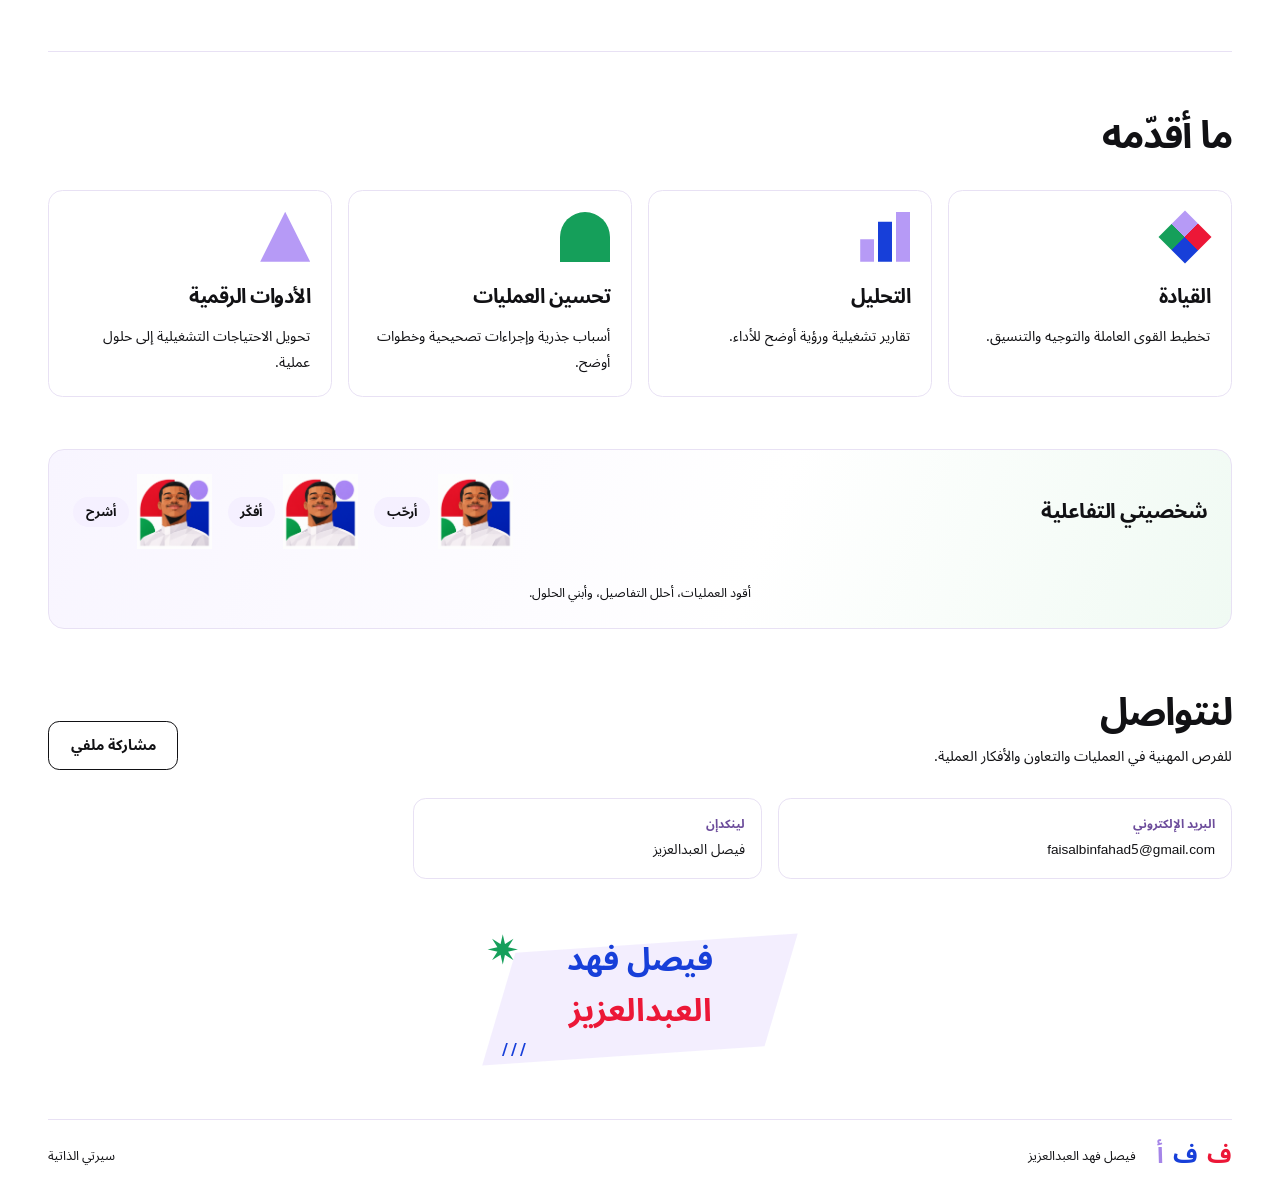
==== commit 32743a0d: "Add interactive portfolio, motion controls and MERAR collaboration credit Preserve all existing port" ====
--- a/ar.html
+++ b/ar.html
@@ -1,10 +1,10 @@
-<!doctype html><html lang="ar" dir="rtl"><head><meta charset="utf-8"><meta name="viewport" content="width=device-width,initial-scale=1"><meta name="theme-color" content="#ffffff"><meta name="description" content="أقود العمليات، أحلل التفاصيل، وأبني الحلول. — تنفيذ الطلبات والمستودعات والخدمات اللوجستية والعمليات متعددة المواقع"><title>فيصل فهد العبدالعزيز | أعمالي</title><link rel="icon" href="favicon.svg" type="image/svg+xml"><link rel="stylesheet" href="style.css"></head><body data-page="portfolio"><a class="skip-link" href="#main">انتقل إلى المحتوى</a><header class="site-header"><a class="brand" href="ar.html"><span class="arabic-mark" aria-label="ف ف أ"><b>ف</b><b>ف</b><b>أ</b></span><span>فيصل العبدالعزيز</span></a><nav aria-label="التنقل الرئيسي"><a href="ar.html" aria-current=page>أعمالي</a><a href="cv-ar.html" >السيرة الذاتية</a><a href="#contact">تواصل</a></nav><div class="header-tools"><a class="language-toggle" href="en.html" lang="en" hreflang="en">English</a><button class="share-icon" data-share aria-label="مشاركة ملفي">＋</button></div></header><main id="main"><section class="hero container"><div class="hero-copy"><p class="eyebrow">العمليات · التحليل · الأدوات الرقمية</p><h1><span>فيصل فهد</span><strong>العبدالعزيز</strong></h1><p class="hero-tag">أقود العمليات، أحلل التفاصيل، وأبني الحلول.</p><div class="actions"><a class="button primary" href="#work">استكشف أعمالي</a><a class="button" href="cv-ar.html">سيرتي الذاتية</a></div></div><div class="hero-art"><img class="portrait" src="portrait.png" alt="فيصل فهد العبدالعزيز" fetchpriority="high"><span class="art-spark" aria-hidden="true">✦</span></div></section>
+<!doctype html><html lang="ar" dir="rtl"><head><meta charset="utf-8"><meta name="viewport" content="width=device-width,initial-scale=1"><meta name="theme-color" content="#ffffff"><meta name="description" content="أقود العمليات، أحلل التفاصيل، وأبني الحلول. — تنفيذ الطلبات والمستودعات والخدمات اللوجستية والعمليات متعددة المواقع"><title>فيصل فهد العبدالعزيز | أعمالي</title><link rel="icon" href="favicon.svg" type="image/svg+xml"><link rel="stylesheet" href="style.css?v=20261126"></head><body data-page="portfolio"><a class="skip-link" href="#main">انتقل إلى المحتوى</a><div class="reading-progress" aria-hidden="true"><span></span></div><header class="site-header"><a class="brand" href="ar.html"><span class="arabic-mark" aria-label="ف ف أ"><b>ف</b><b>ف</b><b>أ</b></span><span>فيصل العبدالعزيز</span></a><nav aria-label="التنقل الرئيسي"><a href="ar.html" aria-current=page>أعمالي</a><a href="cv-ar.html" >السيرة الذاتية</a><a href="#contact">تواصل</a></nav><div class="header-tools"><button class="motion-toggle" aria-pressed="false" data-motion><span aria-hidden="true">◉</span><span>إيقاف الحركة</span></button><a class="language-toggle" href="en.html" lang="en" hreflang="en">English</a><button class="share-icon" data-share aria-label="مشاركة ملفي">＋</button></div></header><main id="main"><section class="hero container"><div class="hero-copy"><span class="name-star" aria-hidden="true">✷</span><p class="eyebrow">العمليات · التحليل · الأدوات الرقمية</p><h1 class="name-composition"><span>فيصل فهد</span><strong>العبدالعزيز</strong></h1><span class="name-stripes" aria-hidden="true"><i></i><i></i><i></i></span><p class="hero-tag">أقود العمليات، أحلل التفاصيل، وأبني الحلول.</p><div class="actions"><a class="button primary" href="#work">استكشف أعمالي</a><a class="button" href="cv-ar.html">سيرتي الذاتية</a></div></div><div class="hero-art"><img class="portrait" src="portrait.png" alt="فيصل فهد العبدالعزيز" fetchpriority="high"><span class="art-spark" aria-hidden="true">✦</span></div></section>
 <div class="container"><div class="manifesto" aria-label="أقود أحلل أبني"><span>أقود</span><span>أحلل</span><span>أبني</span><span class="arabic-mark" aria-label="ف ف أ"><b>ف</b><b>ف</b><b>أ</b></span></div></div>
-<section class="container section" id="work"><div class="section-heading"><h2>أبرز أعمالي</h2><p>حلول رقمية عملية من واقع التشغيل.</p></div><div class="projects-grid"><button class="project-card tone-0" data-project="0"><span class="tag">التحليلات التشغيلية</span><h3>مُعين</h3><p>تحليل بيانات تأخر تجهيز الطلبات وإعداد تقارير الأسباب والإجراءات التشغيلية.</p><div class="demo-screen" aria-hidden="true"><div class="demo-top"><i></i><i></i><i></i></div><div class="demo-body"><aside></aside><div class="demo-content"><div class="demo-heading"></div><div class="chart"><i style="height:28%"></i><i style="height:52%"></i><i style="height:40%"></i><i style="height:76%"></i><i style="height:62%"></i><i style="height:91%"></i><i style="height:80%"></i></div><div class="chart-labels"><i></i><i></i><i></i></div></div></div></div><span class="project-action">استعرض المشروع<span>＋</span></span></button><button class="project-card tone-1" data-project="1"><span class="tag">تخطيط الورديات والعمليات</span><h3>مرّر</h3><p>جمع تخطيط الورديات والمتابعة التشغيلية اليومية في واجهة واحدة.</p><div class="demo-screen" aria-hidden="true"><div class="demo-top"><i></i><i></i><i></i></div><div class="demo-body"><aside></aside><div class="demo-content"><div class="demo-heading"></div><div class="schedule"><i style="grid-column:1/span 3;background:var(--lavender)"></i><i style="grid-column:3/span 3;background:var(--blue)"></i><i style="grid-column:2/span 4;background:var(--green)"></i><i style="grid-column:5/span 2;background:var(--lavender)"></i></div></div></div></div><span class="project-action">استعرض المشروع<span>＋</span></span></button><button class="project-card tone-2" data-project="2"><span class="tag">إثباتات الطلبات</span><h3>فصل</h3><p>تنظيم الشكاوى والإثباتات المرتبطة بالطلبات والأصناف.</p><div class="demo-screen" aria-hidden="true"><div class="demo-top"><i></i><i></i><i></i></div><div class="demo-body"><aside></aside><div class="demo-content"><div class="demo-heading"></div><div class="evidence"><div><span>✓</span><i></i><b></b></div><div><span>✓</span><i></i><b></b></div><div><span>✓</span><i></i><b></b></div></div></div></div></div><span class="project-action">استعرض المشروع<span>＋</span></span></button></div></section>
-<section class="container section featured"><div class="featured-art tone-2"><div class="demo-screen" aria-hidden="true"><div class="demo-top"><i></i><i></i><i></i></div><div class="demo-body"><aside></aside><div class="demo-content"><div class="demo-heading"></div><div class="evidence"><div><span>✓</span><i></i><b></b></div><div><span>✓</span><i></i><b></b></div><div><span>✓</span><i></i><b></b></div></div></div></div></div><small>واجهة توضيحية · بيانات تجريبية</small><span class="quarter" aria-hidden="true"></span></div><div><span class="tag">مشروع مميز</span><h2>فصل</h2><p class="lead">تنظيم الشكاوى والإثباتات المرتبطة بالطلبات والأصناف.</p><button class="button primary" data-project="2">استعرض المشروع</button></div></section>
+<section class="container section" id="work"><div class="section-heading"><h2>أبرز أعمالي</h2><p>حلول رقمية عملية من واقع التشغيل.</p></div><div class="projects-grid"><button class="project-card tone-0" data-project="0"><span class="tag">التحليلات التشغيلية</span><h3>مُعين</h3><p>تحليل بيانات تأخر تجهيز الطلبات وإعداد تقارير الأسباب والإجراءات التشغيلية.</p><div class="demo-screen" aria-hidden="true"><div class="demo-top"><i></i><i></i><i></i></div><div class="demo-body"><aside></aside><div class="demo-content"><div class="demo-heading"></div><div class="chart"><i style="height:28%"></i><i style="height:52%"></i><i style="height:40%"></i><i style="height:76%"></i><i style="height:62%"></i><i style="height:91%"></i><i style="height:80%"></i></div><div class="chart-labels"><i></i><i></i><i></i></div></div></div></div><span class="project-action">استعرض المشروع<span>＋</span></span></button><button class="project-card tone-1" data-project="1"><span class="tag">تخطيط الورديات والعمليات</span><h3>مرّر</h3><p>جمع تخطيط الورديات والمتابعة التشغيلية اليومية في واجهة واحدة.</p><p class="project-credit">تطوير مشترك: فيصل فهد العبدالعزيز ومحمد الرشيد.</p><div class="demo-screen" aria-hidden="true"><div class="demo-top"><i></i><i></i><i></i></div><div class="demo-body"><aside></aside><div class="demo-content"><div class="demo-heading"></div><div class="schedule"><i style="grid-column:1/span 3;background:var(--lavender)"></i><i style="grid-column:3/span 3;background:var(--blue)"></i><i style="grid-column:2/span 4;background:var(--green)"></i><i style="grid-column:5/span 2;background:var(--lavender)"></i></div></div></div></div><span class="project-action">استعرض المشروع<span>＋</span></span></button><button class="project-card tone-2" data-project="2"><span class="tag">إثباتات الطلبات</span><h3>فصل</h3><p>تنظيم الشكاوى والإثباتات المرتبطة بالطلبات والأصناف.</p><div class="demo-screen" aria-hidden="true"><div class="demo-top"><i></i><i></i><i></i></div><div class="demo-body"><aside></aside><div class="demo-content"><div class="demo-heading"></div><div class="evidence"><div><span>✓</span><i></i><b></b></div><div><span>✓</span><i></i><b></b></div><div><span>✓</span><i></i><b></b></div></div></div></div></div><span class="project-action">استعرض المشروع<span>＋</span></span></button></div></section>
+<section class="container section workbench" aria-labelledby="lab-title"><div class="section-heading"><div><p class="eyebrow">اكتشف طريقة عملي</p><h2 id="lab-title">من التحدي إلى الحل</h2></div><p>اختر مشروعًا وتصفّح التحدي والحل والقيمة التي يقدمها.</p></div><div class="workbench-body"><div class="lab-choices" role="group" aria-label="اختر المشروع"><button class="lab-choice" data-lab-project="0" aria-pressed="true"><span class="lab-dot dot-0" aria-hidden="true"></span>مُعين</button><button class="lab-choice" data-lab-project="1" aria-pressed="false"><span class="lab-dot dot-1" aria-hidden="true"></span>مرّر</button><button class="lab-choice" data-lab-project="2" aria-pressed="false"><span class="lab-dot dot-2" aria-hidden="true"></span>فصل</button></div><div class="lab-view"><div class="lab-tabs" role="tablist" aria-label="مراحل المشروع"><button role="tab" id="lab-tab-0" aria-controls="lab-panel" data-lab-stage="0" aria-selected="true" tabindex="0">التحدي</button><button role="tab" id="lab-tab-1" aria-controls="lab-panel" data-lab-stage="1" aria-selected="false" tabindex="-1">الحل</button><button role="tab" id="lab-tab-2" aria-controls="lab-panel" data-lab-stage="2" aria-selected="false" tabindex="-1">القيمة</button></div><div id="lab-panel" role="tabpanel" aria-labelledby="lab-tab-0" tabindex="0"><div class="lab-visual" aria-hidden="true"></div><div><span class="tag" id="lab-project-name"></span><h3 id="lab-stage-name"></h3><p id="lab-copy"></p><p id="lab-credit" class="project-credit"></p><button class="text-link" data-lab-open>تفاصيل المشروع</button></div></div></div></div><p class="lab-note">عرض توضيحي لطريقة العمل؛ لا يعرض سجلات أو بيانات تشغيلية حقيقية.</p></section><section class="container section featured"><div class="featured-art tone-2"><div class="demo-screen" aria-hidden="true"><div class="demo-top"><i></i><i></i><i></i></div><div class="demo-body"><aside></aside><div class="demo-content"><div class="demo-heading"></div><div class="evidence"><div><span>✓</span><i></i><b></b></div><div><span>✓</span><i></i><b></b></div><div><span>✓</span><i></i><b></b></div></div></div></div></div><small>واجهة توضيحية · بيانات تجريبية</small><span class="quarter" aria-hidden="true"></span></div><div><span class="tag">مشروع مميز</span><h2>فصل</h2><p class="lead">تنظيم الشكاوى والإثباتات المرتبطة بالطلبات والأصناف.</p><button class="button primary" data-project="2">استعرض المشروع</button></div></section>
 <section class="container outcomes"><article class="outcome tone-0"><small>التحدي</small><p>تحتاج شكاوى الطلبات إلى إثباتات واضحة ومتابعة منظمة.</p></article><article class="outcome tone-1"><small>الحل</small><p>ربط معلومات الطلب والصنف بالإثباتات وحالة المراجعة.</p></article><article class="outcome tone-2"><small>القيمة</small><p>تسهيل مراجعة كل حالة والاحتفاظ بسجل منظم للمتابعة.</p></article></section>
-<section class="container section journey"><div class="section-heading"><h2>مسيرتي الشخصية</h2><p>من خدمة العملاء وعمليات المطاعم متعددة الفروع، إلى تنفيذ طلبات التجارة الإلكترونية وبناء الأدوات الرقمية العملية.</p></div><div class="journey-track"><span>خدمة العملاء</span><span>إدارة الفروع والجودة</span><span>عمليات التجارة الإلكترونية</span></div><a class="text-link" href="cv-ar.html">سيرتي الذاتية ＋</a></section>
+<section class="container section journey"><div class="section-heading"><h2>مسيرتي الشخصية</h2><p>من خدمة العملاء وعمليات المطاعم متعددة الفروع، إلى تنفيذ طلبات التجارة الإلكترونية وبناء الأدوات الرقمية العملية.</p></div><div class="journey-track" role="group" aria-label="مراحل المسيرة"><button data-journey="0" aria-pressed="true">خدمة العملاء</button><button data-journey="1" aria-pressed="false">إدارة الفروع والجودة</button><button data-journey="2" aria-pressed="false">عمليات التجارة الإلكترونية</button></div><p class="journey-detail" aria-live="polite"></p><a class="text-link" href="cv-ar.html">سيرتي الذاتية ＋</a></section>
 <section class="container section"><div class="section-heading"><h2>ما أقدّمه</h2><p></p></div><div class="capabilities"><article class="capability"><span class="geom geom-0" aria-hidden="true"></span><h3>القيادة</h3><p>تخطيط القوى العاملة والتوجيه والتنسيق.</p></article><article class="capability"><span class="geom geom-1" aria-hidden="true"></span><h3>التحليل</h3><p>تقارير تشغيلية ورؤية أوضح للأداء.</p></article><article class="capability"><span class="geom geom-2" aria-hidden="true"></span><h3>تحسين العمليات</h3><p>أسباب جذرية وإجراءات تصحيحية وخطوات أوضح.</p></article><article class="capability"><span class="geom geom-3" aria-hidden="true"></span><h3>الأدوات الرقمية</h3><p>تحويل الاحتياجات التشغيلية إلى حلول عملية.</p></article></div></section>
-<section class="container character-strip"><h2>شخصيتي التفاعلية</h2><div class="states"><button class="state" data-state="0"><img src="portrait.png" alt="" loading="lazy"><span>أرحّب</span></button><button class="state" data-state="1"><img src="portrait.png" alt="" loading="lazy"><span>أفكّر</span></button><button class="state" data-state="2"><img src="portrait.png" alt="" loading="lazy"><span>أشرح</span></button></div><p id="character-message" aria-live="polite">أقود العمليات، أحلل التفاصيل، وأبني الحلول.</p></section></main><footer class="container section contact" id="contact"><div class="section-heading"><div><h2>لنتواصل</h2><p>للفرص المهنية في العمليات والتعاون والأفكار العملية.</p></div><button class="button" data-share>مشاركة ملفي</button></div><div class="contact-links"><a href="mailto:faisalbinfahad5@gmail.com"><small>البريد الإلكتروني</small><bdi>faisalbinfahad5@gmail.com</bdi></a><a href="https://www.linkedin.com/in/faisal-alabdulaziz-5491b7277" target="_blank" rel="noopener noreferrer"><small>لينكدإن</small>فيصل العبدالعزيز</a></div><div class="footer-line"><span class="arabic-mark" aria-label="ف ف أ"><b>ف</b><b>ف</b><b>أ</b></span><span>فيصل فهد العبدالعزيز</span><a href="cv-ar.html">سيرتي الذاتية</a></div></footer>
+<section class="container character-strip"><h2>شخصيتي التفاعلية</h2><div class="states"><button class="state" data-state="0"><img src="portrait.png" alt="" loading="lazy"><span>أرحّب</span></button><button class="state" data-state="1"><img src="portrait.png" alt="" loading="lazy"><span>أفكّر</span></button><button class="state" data-state="2"><img src="portrait.png" alt="" loading="lazy"><span>أشرح</span></button></div><p id="character-message" aria-live="polite">أقود العمليات، أحلل التفاصيل، وأبني الحلول.</p></section></main><footer class="container section contact" id="contact"><div class="section-heading"><div><h2>لنتواصل</h2><p>للفرص المهنية في العمليات والتعاون والأفكار العملية.</p></div><button class="button" data-share>مشاركة ملفي</button></div><div class="contact-links"><a href="mailto:faisalbinfahad5@gmail.com"><small>البريد الإلكتروني</small><bdi>faisalbinfahad5@gmail.com</bdi></a><a href="https://www.linkedin.com/in/faisal-alabdulaziz-5491b7277" target="_blank" rel="noopener noreferrer"><small>لينكدإن</small>فيصل العبدالعزيز</a></div><div class="personal-seal" aria-hidden="true"><span class="seal-star">✷</span><b>فيصل فهد</b><strong>العبدالعزيز</strong><span class="seal-strokes">///</span></div><div class="footer-line"><span class="arabic-mark" aria-label="ف ف أ"><b>ف</b><b>ف</b><b>أ</b></span><span>فيصل فهد العبدالعزيز</span><a href="cv-ar.html">سيرتي الذاتية</a></div></footer>
 <dialog id="project-dialog"><button class="dialog-close" data-close aria-label="إغلاق">×</button><div id="project-content"></div></dialog>
-<dialog id="share-dialog"><button class="dialog-close" data-close aria-label="إغلاق">×</button><h2>بداية تواصل جديد</h2><p>امسح الرمز لفتح ملف أعمالي، أو انسخ الرابط.</p><div id="qr-container"></div><p id="share-status" aria-live="polite"></p><input id="share-url" readonly aria-label="رابط ملف الأعمال" dir="ltr"><div class="share-actions"><button class="button primary" id="copy-link">نسخ الرابط</button><button class="button" id="native-share">مشاركة</button><button class="button" id="download-qr">تحميل الرمز</button><a class="button" href="Faisal_Alabdulaziz.vcf" download>حفظ جهة الاتصال</a></div><p class="wallet-note">تحتاج سامسونج وليت إلى بطاقة متوافقة. هذا الرمز يفتح الموقع؛ إضافة بطاقة المحفظة لم تُجهّز بعد.</p></dialog><script id="site-data" type="application/json">{"projects": [["مُعين", "التحليلات التشغيلية", "تحليل بيانات تأخر تجهيز الطلبات وإعداد تقارير الأسباب والإجراءات التشغيلية.", "المراجعة اليدوية تحتاج وقتًا وتزيد صعوبة توحيد التقارير.", "مسار لرفع الملفات ومراجعة التأخير وتحديد الأسباب وتجهيز التقارير.", "رؤية أوضح للأداء ومسار مراجعة قابل للتكرار."], ["مرّر", "تخطيط الورديات والعمليات", "جمع تخطيط الورديات والمتابعة التشغيلية اليومية في واجهة واحدة.", "قد تتشتت معلومات الورديات والمتابعة التشغيلية بين مصادر مختلفة.", "مساحة منظمة لتخطيط الورديات والمعلومات التشغيلية.", "وضوح أكبر لتغطية الفريق والأولويات اليومية."], ["فصل", "إثباتات الطلبات", "تنظيم الشكاوى والإثباتات المرتبطة بالطلبات والأصناف.", "تحتاج شكاوى الطلبات إلى إثباتات واضحة ومتابعة منظمة.", "ربط معلومات الطلب والصنف بالإثباتات وحالة المراجعة.", "تسهيل مراجعة كل حالة والاحتفاظ بسجل منظم للمتابعة."]], "close": "إغلاق", "pnote": "نبذة عن المشروع. الواجهات المعروضة توضيحية؛ السجلات التشغيلية الخاصة غير منشورة.", "illustration": "واجهة توضيحية · بيانات تجريبية", "problem": "التحدي", "action": "الحل", "result": "القيمة", "copy": "نسخ الرابط", "copied": "تم نسخ الرابط", "copyfail": "انسخ هذا الرابط يدويًا", "wallet": "تحتاج سامسونج وليت إلى بطاقة متوافقة. هذا الرمز يفتح الموقع؛ إضافة بطاقة المحفظة لم تُجهّز بعد.", "unpublished": "يظهر رمز المشاركة الدائم بعد نشر الموقع. يمكنك حفظ جهة الاتصال الآن.", "sharetext": "امسح الرمز لفتح ملف أعمالي، أو انسخ الرابط.", "states": ["أرحّب", "أفكّر", "أشرح"], "tag": "أقود العمليات، أحلل التفاصيل، وأبني الحلول.", "lang": "ar"}</script><script src="qrcode.js" defer></script><script src="app.js" defer></script></body></html>+<dialog id="share-dialog"><button class="dialog-close" data-close aria-label="إغلاق">×</button><h2>بداية تواصل جديد</h2><p>امسح الرمز لفتح ملف أعمالي، أو انسخ الرابط.</p><div id="qr-container"></div><p id="share-status" aria-live="polite"></p><input id="share-url" readonly aria-label="رابط ملف الأعمال" dir="ltr"><div class="share-actions"><button class="button primary" id="copy-link">نسخ الرابط</button><button class="button" id="native-share">مشاركة</button><a class="button" id="download-qr" href="Faisal_Portfolio_QR_ar.png" download>تحميل الرمز</a><a class="button" href="Faisal_Alabdulaziz.vcf" download>حفظ جهة الاتصال</a></div><p class="wallet-note">تحتاج سامسونج وليت إلى بطاقة متوافقة. هذا الرمز يفتح الموقع؛ إضافة بطاقة المحفظة لم تُجهّز بعد.</p></dialog><script id="site-data" type="application/json">{"projects": [["مُعين", "التحليلات التشغيلية", "تحليل بيانات تأخر تجهيز الطلبات وإعداد تقارير الأسباب والإجراءات التشغيلية.", "المراجعة اليدوية تحتاج وقتًا وتزيد صعوبة توحيد التقارير.", "مسار لرفع الملفات ومراجعة التأخير وتحديد الأسباب وتجهيز التقارير.", "رؤية أوضح للأداء ومسار مراجعة قابل للتكرار."], ["مرّر", "تخطيط الورديات والعمليات", "جمع تخطيط الورديات والمتابعة التشغيلية اليومية في واجهة واحدة.", "قد تتشتت معلومات الورديات والمتابعة التشغيلية بين مصادر مختلفة.", "مساحة منظمة لتخطيط الورديات والمعلومات التشغيلية.", "وضوح أكبر لتغطية الفريق والأولويات اليومية."], ["فصل", "إثباتات الطلبات", "تنظيم الشكاوى والإثباتات المرتبطة بالطلبات والأصناف.", "تحتاج شكاوى الطلبات إلى إثباتات واضحة ومتابعة منظمة.", "ربط معلومات الطلب والصنف بالإثباتات وحالة المراجعة.", "تسهيل مراجعة كل حالة والاحتفاظ بسجل منظم للمتابعة."]], "close": "إغلاق", "pnote": "نبذة عن المشروع. الواجهات المعروضة توضيحية؛ السجلات التشغيلية الخاصة غير منشورة.", "illustration": "واجهة توضيحية · بيانات تجريبية", "problem": "التحدي", "action": "الحل", "result": "القيمة", "copy": "نسخ الرابط", "copied": "تم نسخ الرابط", "copyfail": "انسخ هذا الرابط يدويًا", "wallet": "تحتاج سامسونج وليت إلى بطاقة متوافقة. هذا الرمز يفتح الموقع؛ إضافة بطاقة المحفظة لم تُجهّز بعد.", "unpublished": "يظهر رمز المشاركة الدائم بعد نشر الموقع. يمكنك حفظ جهة الاتصال الآن.", "sharetext": "امسح الرمز لفتح ملف أعمالي، أو انسخ الرابط.", "states": ["أرحّب", "أفكّر", "أشرح"], "tag": "أقود العمليات، أحلل التفاصيل، وأبني الحلول.", "lang": "ar", "credits": ["", "تطوير مشترك: فيصل فهد العبدالعزيز ومحمد الرشيد.", ""]}</script><script src="qrcode.js" defer></script><script src="app.js?v=20261126" defer></script><button class="back-top" aria-label="العودة للأعلى" data-top>↑</button></body></html>
--- a/style.css
+++ b/style.css
@@ -3,3 +3,15 @@
 @media(min-width:1500px){.hero{padding-block:5rem}.hero-art{max-width:570px}}@media(max-width:1000px){.container{width:calc(100% - 3rem)}.site-header{padding:1rem 1.5rem}.brand>span:last-child{display:none}.hero{gap:1.5rem;min-height:460px}.hero h1{font-size:3rem}.hero-tag{font-size:1rem}.projects-grid{gap:.7rem}.project-card{padding:1.1rem}.project-card>p{min-height:7rem}.capabilities{grid-template-columns:repeat(2,1fr)}.featured{gap:2rem}.featured-art{padding:1.5rem}.cv-layout{grid-template-columns:minmax(0,1.6fr) minmax(0,1fr);gap:1.5rem}.impact-grid{grid-template-columns:1fr}.impact{display:grid;grid-template-columns:1fr 1fr;gap:.5rem}.impact p{grid-column:1/-1}.cv-intro{grid-template-columns:1fr 160px}.contact-links{grid-template-columns:1fr 1fr}.contact-links a:first-child{grid-column:1/-1}}
 @media(max-width:650px){.container{width:calc(100% - 2rem)}.site-header{padding:.7rem 1rem;gap:.6rem;flex-wrap:wrap}.site-header nav{gap:1rem;font-size:.8rem;order:3;width:100%;justify-content:center;border-top:1px solid var(--line);padding-top:.2rem}.site-header .latin-mark{font-size:2.1rem}.site-header .arabic-mark{font-size:1.6rem}.language-toggle{font-size:.8rem}.hero{display:flex;flex-direction:column-reverse;gap:1.2rem;padding-top:1.3rem;padding-bottom:2rem;text-align:center;min-height:0}.hero-art{max-width:360px;width:85%}.hero h1{font-size:clamp(2rem,8.5vw,3.4rem)}html[lang=ar] .hero h1{font-size:clamp(2.8rem,11vw,4.2rem)}.hero-copy{width:100%}.eyebrow{font-size:.65rem;letter-spacing:.04em;margin-bottom:.7rem}.hero-tag{font-size:1rem;padding-inline:.4rem;margin-block:.8rem 1.2rem}.hero .actions{flex-direction:column;gap:.6rem}.hero .button{width:100%;min-height:49px}.art-spark{font-size:2rem;inset-inline-start:-1rem}.manifesto{font-size:clamp(1.1rem,5.8vw,1.9rem);gap:.5rem;padding-bottom:1.1rem}.manifesto .latin-mark{font-size:1.8rem}.manifesto .arabic-mark{font-size:1.1rem;gap:.2em}.manifesto>span:not(:first-child):not(.latin-mark):not(.arabic-mark):before{margin-inline-end:.3rem}.section{padding-block:2.1rem}.section-heading{display:block;margin-bottom:1.2rem}.section-heading p{font-size:.88rem;margin-top:.6rem}.projects-grid{grid-template-columns:1fr;gap:1rem}.project-card{display:grid;grid-template-columns:1fr 1fr;column-gap:.8rem;padding:1.3rem;align-items:start}.project-card .tag{grid-column:1;justify-self:start;font-size:.65rem}.project-card h3{grid-column:1;font-size:1.9rem}.project-card>p{grid-column:1;font-size:.85rem;min-height:0}.project-card .demo-screen{grid-column:2;grid-row:1/5;align-self:center;margin-top:0;border-width:5px;border-bottom-width:9px}.project-action{grid-column:1/-1;margin-top:.7rem}.project-card .evidence{gap:6px}.project-card .evidence span{width:13px;height:13px;line-height:13px;font-size:9px}.project-card .evidence b{height:11px}.project-card .schedule{gap:6px 0}.project-card .schedule i{height:7px}.featured{grid-template-columns:1fr;gap:1.2rem}.featured-art{padding:1.8rem 2rem 1rem}.featured h2{font-size:3rem}.outcomes{grid-template-columns:1fr}.outcome{padding:1rem 1.2rem}.journey-track{flex-direction:column;gap:1rem;padding-inline-start:1.5rem;padding-block:.5rem}.journey-track:before{width:3px;height:auto;inset-block:0;inset-inline-start:0;inset-inline-end:auto}.journey-track span:after{inset-inline-start:-1.75rem;top:.5rem;bottom:auto;width:10px;height:10px}.capabilities{gap:.7rem}.capability{padding:1rem}.capability h3{font-size:1rem}.capability p{font-size:.8rem}.geom{width:35px;height:35px;margin-bottom:.9rem}.character-strip{gap:.7rem;padding-block:1rem}.states{width:100%;justify-content:space-between;gap:.4rem}.state{flex-direction:column;gap:.1rem}.state img{width:76px;height:76px}.state span{font-size:.75rem;padding:.2rem .5rem}.contact .section-heading .button{margin-top:1rem}.contact-links{grid-template-columns:1fr;gap:.65rem;margin-block:1.2rem}.contact-links a:first-child{grid-column:auto}.footer-line{font-size:.7rem;gap:.7rem}.cv-hero{padding-top:1.2rem}.cv-intro{display:flex;flex-direction:column-reverse;align-items:start;gap:1rem;margin-top:1.2rem}.cv-avatar{width:135px;align-self:center}.cv-intro h1{font-size:2rem}.cv-intro h2{font-size:1.4rem}.cv-intro .lead{font-size:1rem}.meta{gap:.4rem}.meta span{font-size:.7rem}.cv-hero .actions{flex-direction:column}.cv-hero .button{width:100%}.cv-layout{display:flex;flex-direction:column;gap:0;padding-top:2rem}.cv-section{margin-bottom:2rem}.cv-section>h2,.info-box>h2{font-size:1.4rem}.summary{font-size:.9rem;padding:1rem}.experience{padding-inline-start:1.1rem}.bullets li{font-size:.9rem}.cv-sidebar{display:flex;flex-direction:column}.impact{display:block}.impact strong{font-size:1.65rem}.impact h3{margin-block:.3rem}.impact p{font-size:.85rem}.cv-layout .contact-links{grid-template-columns:1fr}.info-box{padding:1.1rem}dialog{padding:2.5rem 1.3rem 1.3rem}.share-actions{display:grid;grid-template-columns:1fr 1fr}dialog h2{font-size:1.7rem}}
 @media(prefers-reduced-motion:reduce){html{scroll-behavior:auto}*,*:before,*:after{animation:none!important;transition:none!important;transform:none!important}}@media print{.site-header,.actions,.text-link,.contact,.skip-link,dialog{display:none!important}.container{width:100%}.cv-intro{grid-template-columns:1fr 120px}.cv-layout{display:block}.info-box,.experience,.impact{break-inside:avoid}body{font-size:10pt}.bullets li{font-size:10pt}.cv-section{margin-bottom:1rem}.cv-avatar{width:100px}.cv-sidebar{display:block}.cv-hero .contact-links{display:flex;gap:1rem}.contact-links a{border:0;padding:.2rem}.info-box{margin-bottom:.6rem;padding:.7rem}.cv-intro h1{font-size:24pt}.cv-hero{padding:0}}
+
+/* Personal identity and interaction — November 2026 */
+.reading-progress{position:fixed;inset:0 0 auto;height:3px;z-index:30;pointer-events:none;background:transparent;direction:ltr}.reading-progress span{display:block;width:100%;height:100%;transform:scaleX(0);transform-origin:left;background:linear-gradient(90deg,var(--red),var(--blue),var(--lavender),var(--green))}.site-header{position:sticky;top:0;backdrop-filter:blur(18px);transition:box-shadow .25s}.site-header.is-scrolled{box-shadow:0 8px 28px #24124b0c}.motion-toggle{display:flex;gap:.4rem;align-items:center;border:1px solid var(--line);border-radius:2rem;padding:.45rem .7rem;font-size:.75rem;min-height:40px;white-space:nowrap}.motion-toggle>span:first-child{color:var(--green);font-size:1rem}.motion-toggle[aria-pressed=true]>span:first-child{color:var(--red)}.back-top{position:fixed;bottom:1.5rem;inset-inline-end:1.5rem;width:46px;height:46px;border:1px solid var(--line);border-radius:50%;background:white;box-shadow:0 5px 20px #22113b18;z-index:10;opacity:0;visibility:hidden;transform:translateY(12px);transition:.25s;font-size:1.3rem}.back-top.is-visible{opacity:1;visibility:visible;transform:none}.hero-copy{position:relative;isolation:isolate}.hero-copy .name-composition{isolation:isolate}.name-composition:before{content:'';position:absolute;z-index:-1;background:#b69af633;width:80%;height:70%;top:10%;inset-inline-start:4%;transform:skew(-22deg) rotate(-6deg);border-radius:3px}.hero h1:after{height:4px;background:var(--red);opacity:1;width:40%;border-radius:50%;transform:rotate(-4deg)}html[lang=ar] .name-composition{font-weight:900}.name-star{position:absolute;top:-1.7rem;inset-inline-end:1rem;color:var(--green);font-size:4.5rem;line-height:1;animation:identity-turn 18s linear infinite;pointer-events:none}.name-stripes{display:flex;gap:8px;margin:.5rem 1rem .5rem;justify-content:flex-end}.name-stripes i{display:block;width:8px;height:27px;background:var(--blue);transform:skew(-30deg)}.hero-art{border-radius:1rem}.hero-art:after{content:'';position:absolute;inset:-9px;border:1px solid #b69af655;border-radius:1.5rem;z-index:-1;transform:rotate(3deg)}.hero-art .portrait{border-radius:.7rem}.hero-copy .eyebrow{font-size:.8rem;letter-spacing:.04em}.manifesto{overflow:hidden}.manifesto>span{transition:color .3s,transform .3s}.manifesto>span:hover{color:var(--blue);transform:translateY(-3px)}.project-card:hover .chart i,.project-card:focus-visible .chart i{animation:chart-pulse .8s ease both}.chart i:nth-child(2n){animation-delay:.1s!important}.chart i:nth-child(3n){animation-delay:.2s!important}.chart i{transform-origin:bottom}.project-card:hover .schedule i{animation:bar-slide .65s ease both}.project-card:hover .evidence span{animation:check-in .5s ease both}.project-card .evidence div:nth-child(2) span{animation-delay:.1s}.project-card .evidence div:nth-child(3) span{animation-delay:.2s}.capability:hover{background:#faf7ff;border-color:var(--lavender)}.capability:hover .geom{transform:rotate(12deg);transition:transform .4s}.workbench{padding-top:3.3rem}.workbench .eyebrow{color:var(--green);margin-bottom:.5rem}.workbench-body{display:grid;grid-template-columns:210px 1fr;border:1px solid var(--line);border-radius:1.2rem;overflow:hidden;background:white;box-shadow:0 12px 38px #42276308}.lab-choices{display:flex;flex-direction:column;gap:.6rem;padding:1.3rem;background:#faf7ff;border-inline-end:1px solid var(--line)}.lab-choice{border:1px solid transparent;border-radius:.7rem;padding:.85rem 1rem;display:flex;gap:.7rem;align-items:center;font-weight:700;text-align:start;font-size:1rem;min-height:52px}.lab-choice[aria-pressed=true]{background:white;border-color:var(--lavender);box-shadow:0 3px 12px #39215c0a}.lab-dot{height:13px;width:13px;flex-shrink:0;border-radius:4px;background:var(--lavender)}.dot-1{background:var(--blue)}.dot-2{background:var(--green)}.lab-view{padding:1.6rem 2rem;min-width:0}.lab-tabs{display:flex;gap:.5rem;border-bottom:1px solid var(--line);padding-bottom:.75rem}.lab-tabs button{border:0;border-radius:.5rem;min-height:44px;padding:.5rem 1.1rem;font-size:.9rem;font-weight:700}.lab-tabs [aria-selected=true]{background:var(--ink);color:white}#lab-panel{display:grid;grid-template-columns:minmax(150px,.8fr) 1.2fr;gap:2rem;align-items:center;padding-top:1.5rem;min-height:225px}#lab-panel h3{margin-block:.7rem}#lab-panel p{font-size:1rem;min-height:3.5em}#lab-panel .demo-screen{margin:0;border-width:5px;border-bottom-width:9px;box-shadow:6px 8px 0 #b69af630}.lab-visual{padding:.5rem;min-width:0}.lab-visual .demo-screen{animation:panel-in .4s both}.lab-visual .chart i{animation:chart-pulse .8s both}.lab-note{font-size:.8rem;color:#604777;margin-top:1rem}.lab-view[data-stage="1"] .schedule i{animation:bar-slide .6s both}.lab-view[data-stage="2"] .evidence span{animation:check-in .5s both}.journey-track button{flex:1;border:0;text-align:start;position:relative;padding:0 0 .25rem;font-weight:700;font-size:1rem;min-height:44px;transition:color .2s}.journey-track button:after{content:'';width:10px;height:10px;background:var(--lavender);border-radius:50%;position:absolute;bottom:-1.3rem;inset-inline-start:0;box-shadow:0 0 0 5px #f1eaff}.journey-track button[aria-pressed=true]{color:var(--blue)}.journey-track button[aria-pressed=true]:after{background:var(--blue);box-shadow:0 0 0 5px #dce4ff}.journey-detail{margin-top:1rem;background:#f8f5ff;border-inline-start:3px solid var(--lavender);padding:1rem 1.2rem;min-height:5rem;border-radius:.5rem;font-size:.95rem}.state[aria-pressed=true]{background:#f1eaff;box-shadow:0 0 0 2px var(--lavender)}.state[aria-pressed=true] img{animation:character-nod .65s ease}.state[aria-pressed=true] span{background:#dfd1fb}.character-strip{padding:1.5rem;border-radius:1rem;background:linear-gradient(110deg,#f8f5ff,white 60%,#f0faf3);border:1px solid var(--line)}.personal-signature{max-width:350px;margin:2rem auto 2.5rem}.personal-signature img{width:100%;height:auto}.personal-seal{position:relative;max-width:340px;margin:2.5rem auto;padding:1rem 2rem;text-align:center;isolation:isolate}.personal-seal:before{content:'';position:absolute;inset:1.5rem 2rem;background:#b69af62b;transform:skew(-20deg) rotate(-4deg);z-index:-1}.personal-seal b,.personal-seal strong{display:block;font-size:2rem;line-height:1.6}.personal-seal b{color:var(--blue)}.personal-seal strong{color:var(--red)}.seal-star{position:absolute;top:0;left:1rem;color:var(--green);font-size:2.5rem}.seal-strokes{display:block;text-align:end;font-family:Latin,sans-serif;letter-spacing:.2em;color:var(--blue);font-weight:700}.cv-jump{display:flex;justify-content:center;gap:.5rem;position:sticky;top:85px;z-index:4;width:fit-content;max-width:calc(100% - 2rem);margin:1rem auto;background:#ffffffed;backdrop-filter:blur(15px);border:1px solid var(--line);border-radius:2rem;padding:.4rem;box-shadow:0 6px 22px #22113b09}.cv-jump a{padding:.45rem 1rem;border-radius:2rem;font-size:.85rem;font-weight:700;white-space:nowrap}.cv-jump a:hover,.cv-jump a[aria-current=true]{background:var(--soft);color:var(--blue)}.motion-ready .motion-item.is-inview{animation:section-in .65s cubic-bezier(.2,.7,.2,1) both;animation-delay:var(--reveal-delay,0ms)}.motion-paused *, .motion-paused *:before,.motion-paused *:after{animation:none!important;transition:none!important}.motion-paused{scroll-behavior:auto}.motion-paused .portrait{transform:none!important}.motion-paused .lab-visual .demo-screen{transform:none!important}
+@keyframes identity-turn{to{transform:rotate(360deg)}}@keyframes section-in{from{opacity:.2;transform:translateY(24px)}to{opacity:1;transform:none}}@keyframes chart-pulse{from{transform:scaleY(.15)}to{transform:scaleY(1)}}@keyframes bar-slide{from{opacity:.2;transform:translateX(-12px)}to{opacity:1;transform:none}}@keyframes check-in{from{transform:scale(.4)}70%{transform:scale(1.15)}to{transform:scale(1)}}@keyframes panel-in{from{opacity:.2;translate:0 8px}to{opacity:1;translate:0 0}}@keyframes character-nod{35%{transform:rotate(-6deg) translateY(-4px)}70%{transform:rotate(4deg)}to{transform:none}}
+@media(min-width:651px){.hero-copy{animation:section-in .8s ease both}.hero-art{animation:section-in .9s .12s ease both}}
+@media(max-width:1050px){.brand>span:last-child{display:none}.site-header{gap:.7rem;padding-inline:1.5rem}.site-header nav{gap:1rem}.workbench-body{grid-template-columns:170px 1fr}.lab-view{padding:1.3rem}#lab-panel{gap:1rem}.cv-jump{top:80px}}
+@media(max-width:650px){html{scroll-padding-top:10rem}.site-header{padding:.6rem 1rem}.header-tools{gap:.35rem}.motion-toggle{font-size:.7rem;padding:.35rem .5rem;min-height:38px}.language-toggle{padding:.4rem .65rem}.share-icon{width:38px;height:38px}.name-star{font-size:3rem;top:-.3rem;inset-inline-end:.2rem}.name-stripes{margin:0 auto;justify-content:center;gap:7px}.name-stripes i{height:18px;width:6px}.hero-copy .eyebrow{font-size:.75rem;margin-bottom:1rem}.hero h1:after{inset-inline-start:30%}.hero-art:after{inset:-6px}.hero-art{max-width:310px;width:82%}.hero-copy .name-composition:before{width:74%;inset-inline-start:13%}.workbench{padding-top:2rem}.workbench-body{display:block}.lab-choices{flex-direction:row;border-inline-end:0;border-bottom:1px solid var(--line);padding:.7rem;gap:.3rem}.lab-choice{flex:1;justify-content:center;padding:.5rem .3rem;font-size:.85rem;gap:.4rem;min-height:46px}.lab-dot{height:10px;width:10px}.lab-view{padding:1rem}.lab-tabs{gap:.25rem;justify-content:space-between}.lab-tabs button{padding:.45rem .7rem;font-size:.85rem}#lab-panel{grid-template-columns:1fr;padding-top:1.2rem;gap:1.3rem}.lab-visual{max-width:240px;width:100%;margin:auto}#lab-panel p{min-height:5em}.lab-note{font-size:.8rem}.journey-track button{flex:auto;padding:0;min-height:44px}.journey-track button:after{inset-inline-start:-1.75rem;top:1rem;bottom:auto}.journey-detail{font-size:.9rem;min-height:7rem}.character-strip{padding:1rem}.cv-jump{top:111px}.cv-jump a{padding:.45rem .8rem;font-size:.8rem}.back-top{bottom:1rem;inset-inline-end:1rem}.personal-signature{max-width:270px}.personal-seal{max-width:290px}.tag{font-size:.8rem}.project-card .tag{font-size:.75rem}.capability p,.character-strip>p{font-size:.9rem}.contact-links small{font-size:.85rem}}
+@media(prefers-reduced-motion:reduce){.motion-ready .motion-item.is-inview,.hero-copy,.hero-art,.name-star{animation:none!important}.reading-progress span{transition:none}.portrait{transform:none!important}}
+@media print{.reading-progress,.motion-toggle,.back-top,.cv-jump,.personal-signature,.personal-seal{display:none!important}.motion-item{animation:none!important;opacity:1!important;transform:none!important}.site-header{position:static}}
+.project-credit{font-size:.85rem!important;font-weight:700;color:#4e3774;line-height:1.7!important;min-height:0!important;margin-top:.7rem;padding-top:.6rem;border-top:1px solid #b69af666}.project-card .project-credit{grid-column:1/-1}.lab-view .project-credit{margin-bottom:.6rem}.project-credit:empty{display:none}
+@media(max-width:650px){.hero-copy{overflow:clip;padding-top:.5rem}.name-star{top:.3rem;inset-inline-end:1rem;font-size:2.2rem}.header-tools .motion-toggle{width:38px;height:38px;justify-content:center;padding:0}.motion-toggle>span:last-child{position:absolute;width:1px;height:1px;padding:0;margin:-1px;overflow:hidden;clip:rect(0,0,0,0);white-space:nowrap;border:0}.motion-toggle>span:first-child{font-size:1.2rem}.hero-copy .eyebrow{padding-inline:1.7rem}}
+@media(max-width:400px){.manifesto{font-size:1rem;gap:.25rem;letter-spacing:-.04em}.manifesto .latin-mark{font-size:1.5rem;flex-shrink:0}.manifesto>span:not(:first-child):not(.latin-mark):not(.arabic-mark):before{margin-inline-end:.2rem}}
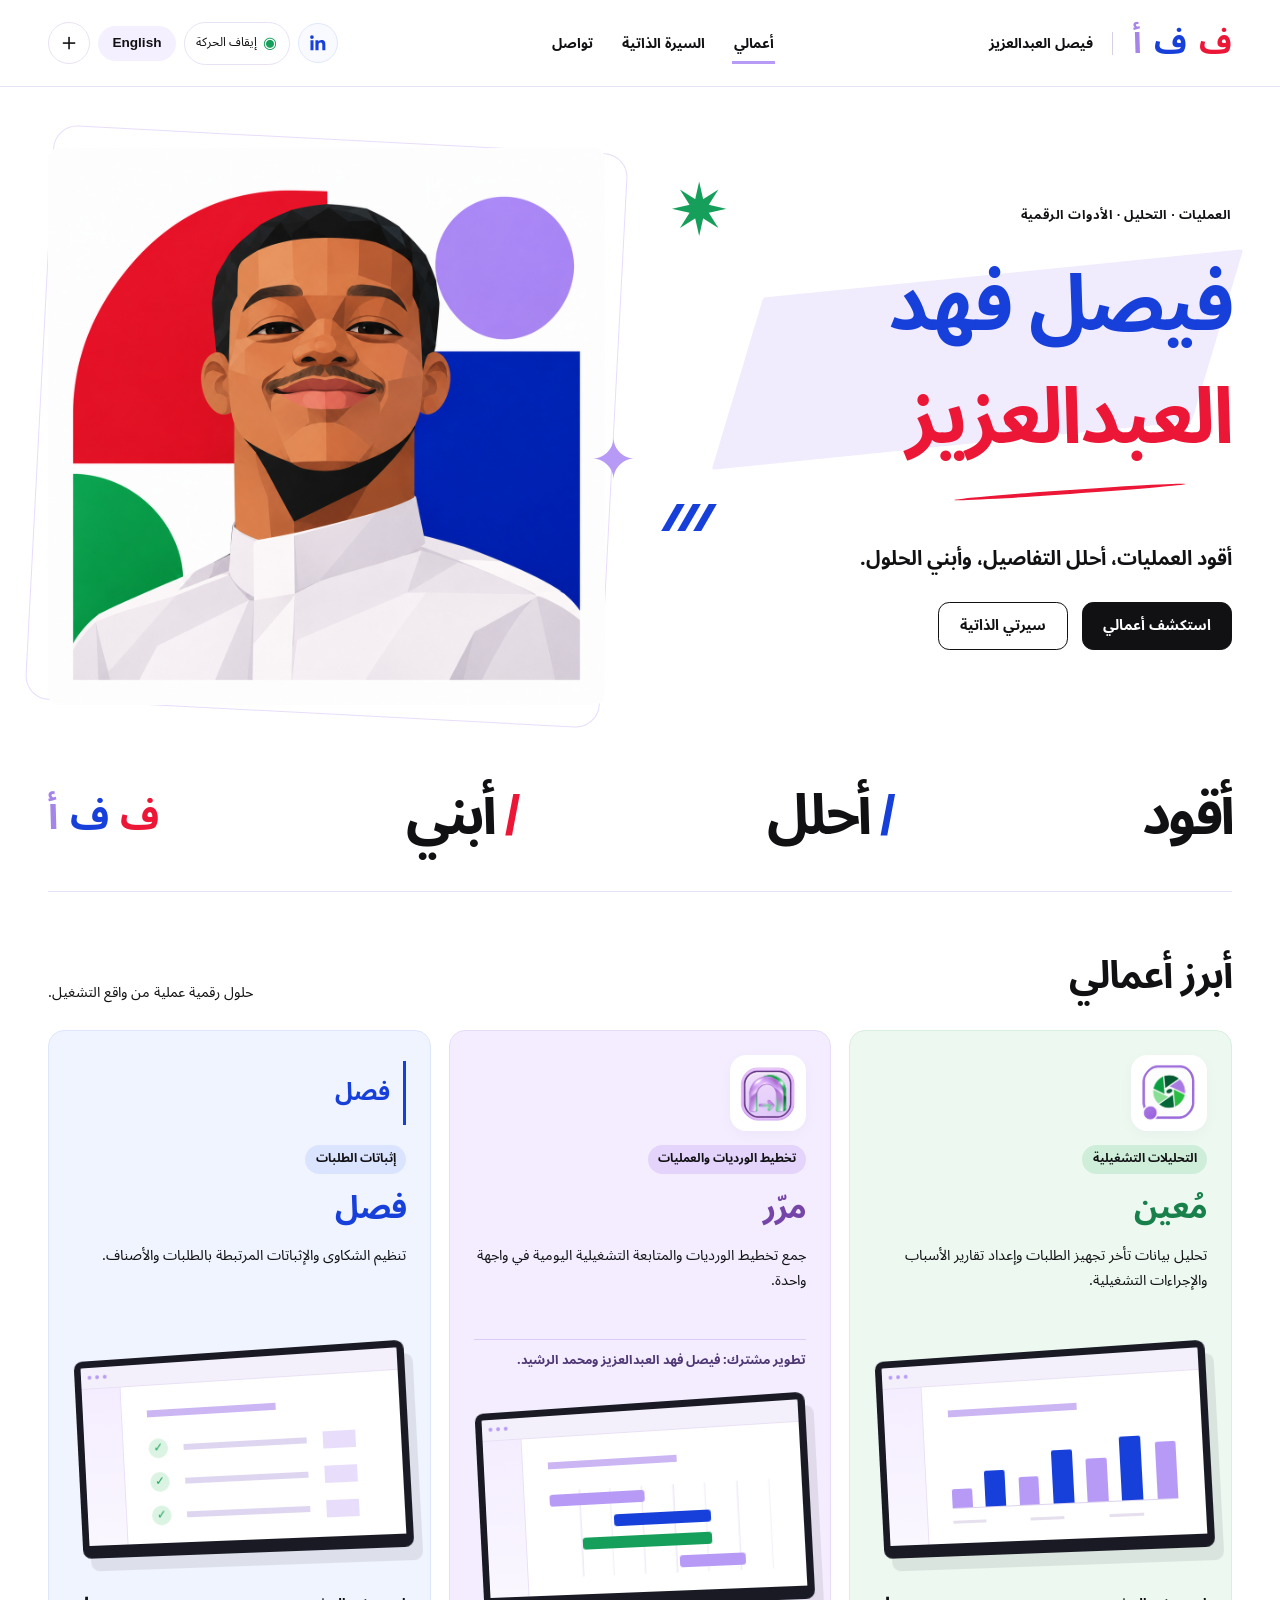
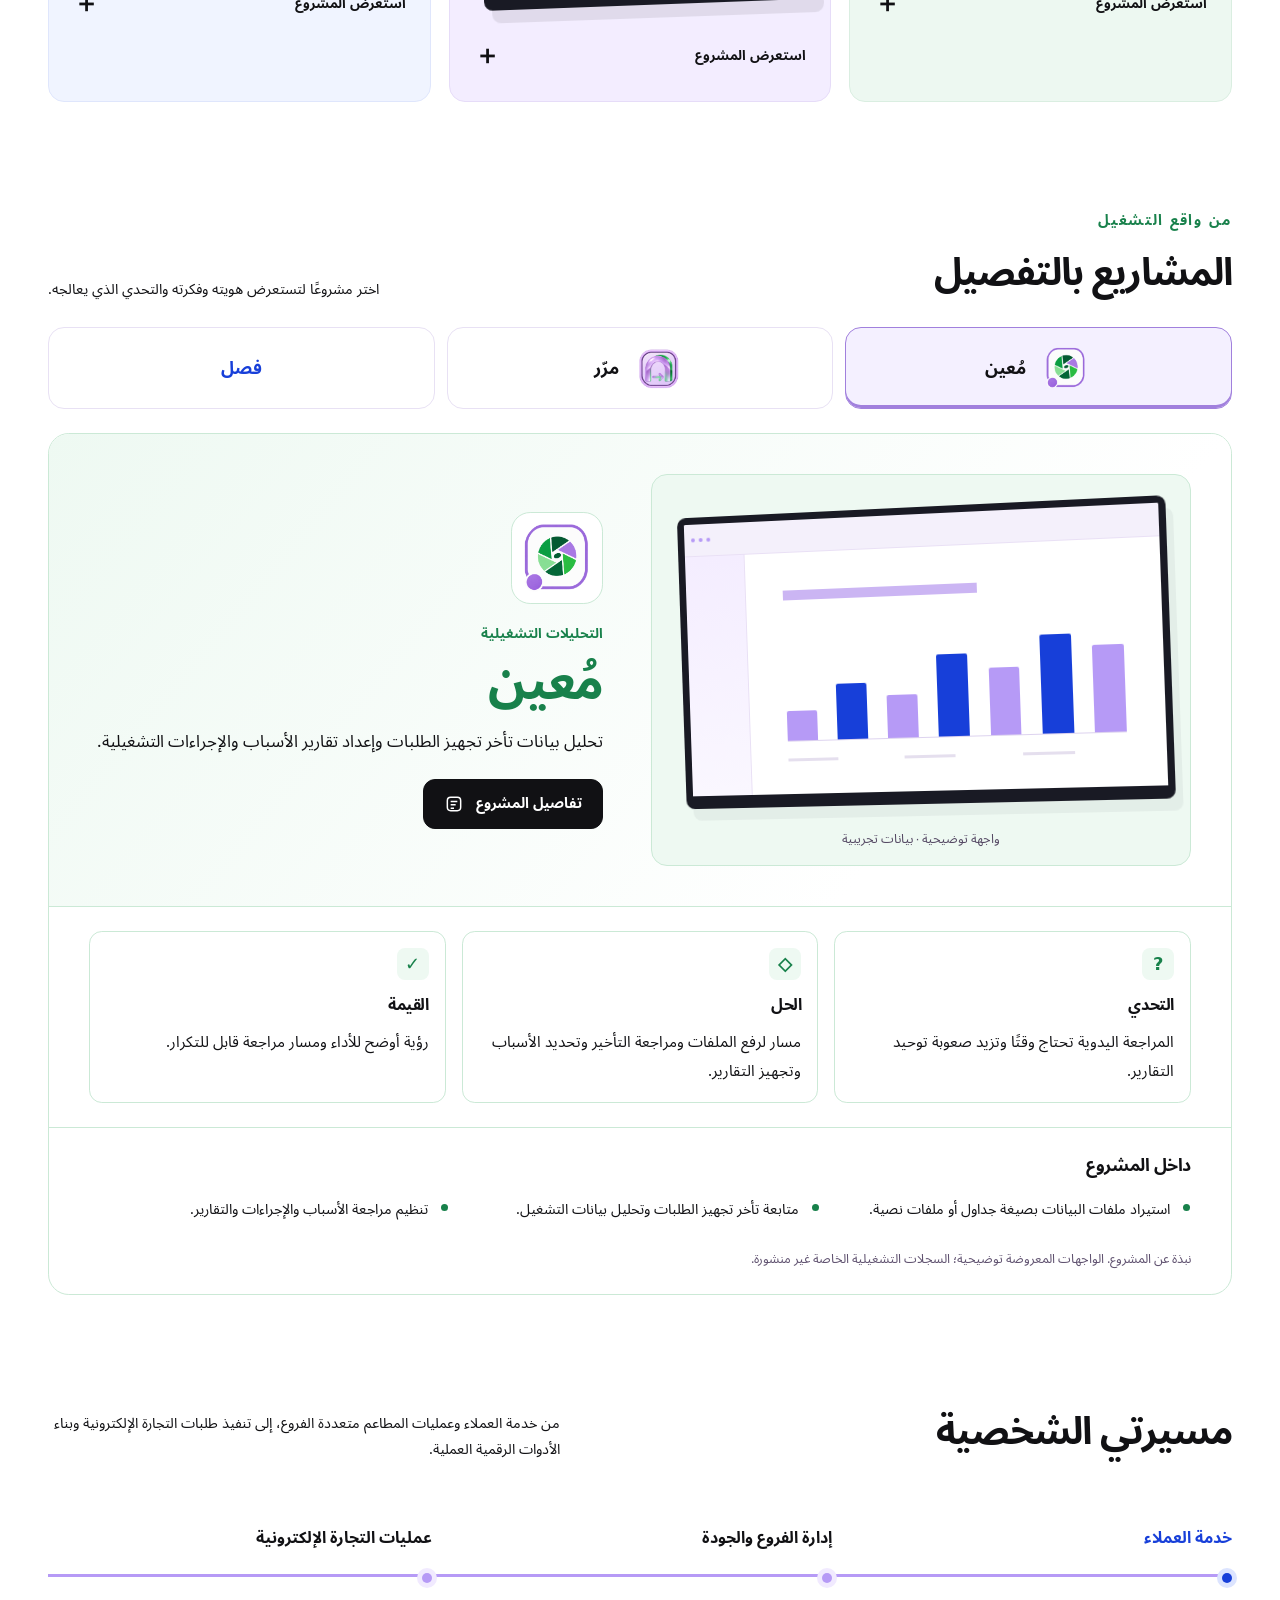
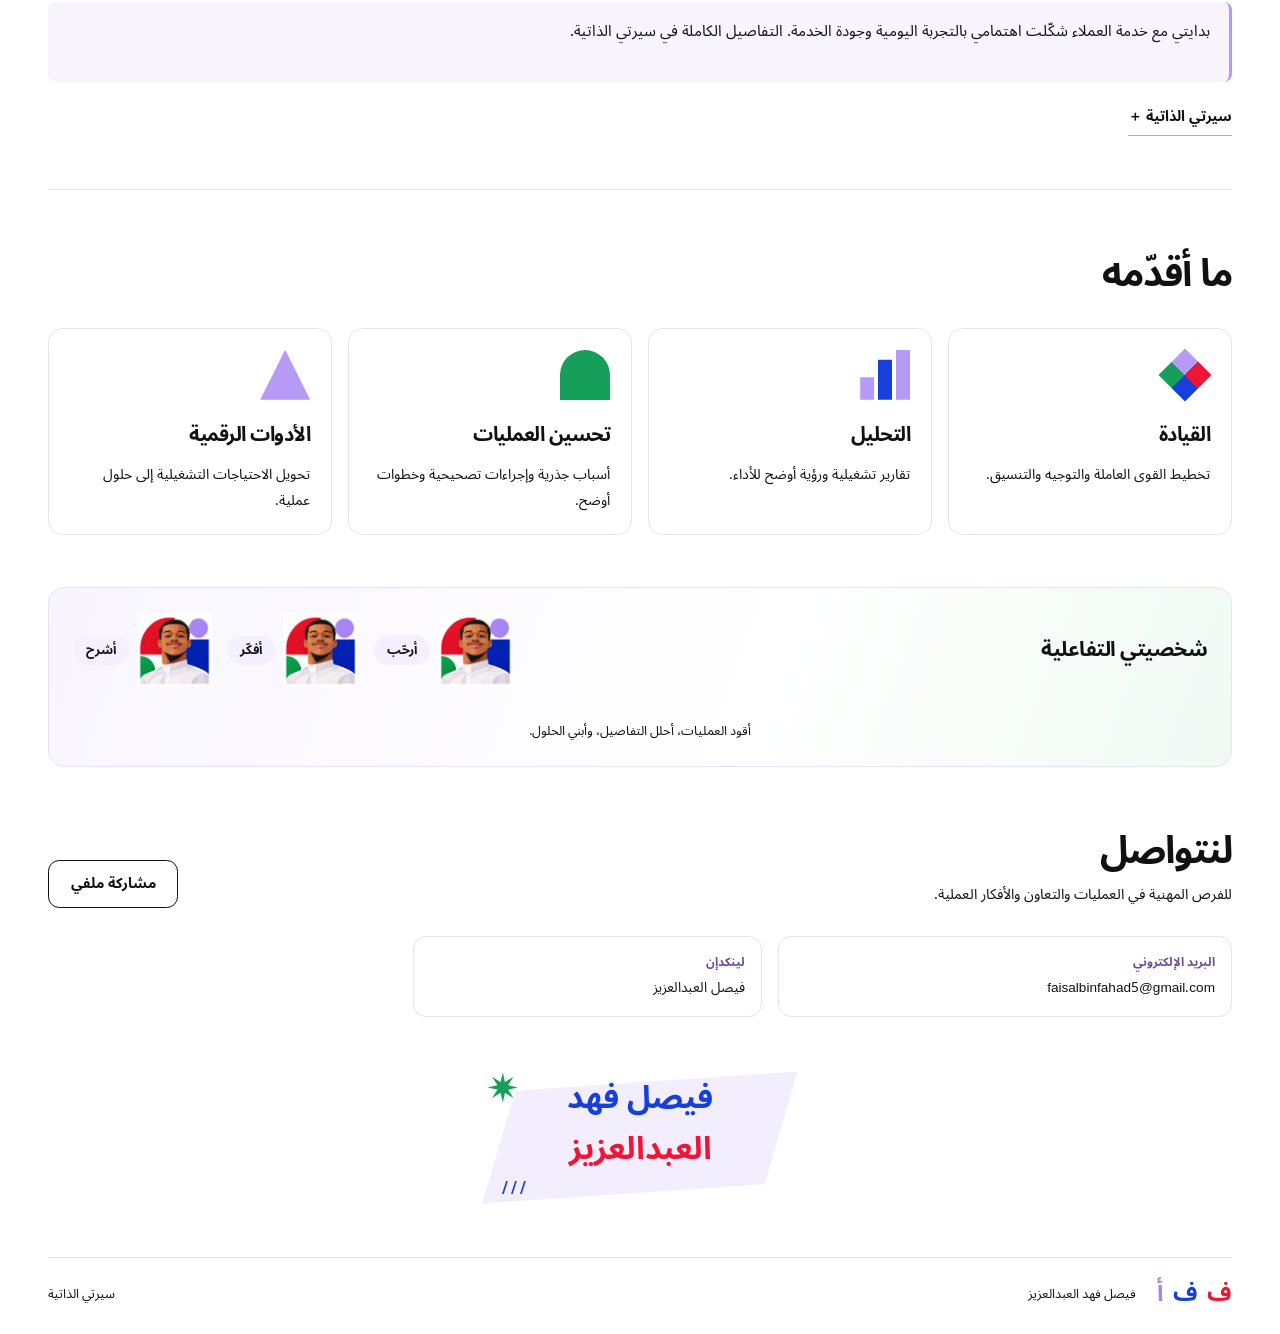
==== commit a590ad9e: "Unify project selection and add MUEEN and MERAR identities Replace the static FSL feature with one s" ====
--- a/ar.html
+++ b/ar.html
@@ -1,10 +1,8 @@
-<!doctype html><html lang="ar" dir="rtl"><head><meta charset="utf-8"><meta name="viewport" content="width=device-width,initial-scale=1"><meta name="theme-color" content="#ffffff"><meta name="description" content="أقود العمليات، أحلل التفاصيل، وأبني الحلول. — تنفيذ الطلبات والمستودعات والخدمات اللوجستية والعمليات متعددة المواقع"><title>فيصل فهد العبدالعزيز | أعمالي</title><link rel="icon" href="favicon.svg" type="image/svg+xml"><link rel="stylesheet" href="style.css?v=20261126"></head><body data-page="portfolio"><a class="skip-link" href="#main">انتقل إلى المحتوى</a><div class="reading-progress" aria-hidden="true"><span></span></div><header class="site-header"><a class="brand" href="ar.html"><span class="arabic-mark" aria-label="ف ف أ"><b>ف</b><b>ف</b><b>أ</b></span><span>فيصل العبدالعزيز</span></a><nav aria-label="التنقل الرئيسي"><a href="ar.html" aria-current=page>أعمالي</a><a href="cv-ar.html" >السيرة الذاتية</a><a href="#contact">تواصل</a></nav><div class="header-tools"><button class="motion-toggle" aria-pressed="false" data-motion><span aria-hidden="true">◉</span><span>إيقاف الحركة</span></button><a class="language-toggle" href="en.html" lang="en" hreflang="en">English</a><button class="share-icon" data-share aria-label="مشاركة ملفي">＋</button></div></header><main id="main"><section class="hero container"><div class="hero-copy"><span class="name-star" aria-hidden="true">✷</span><p class="eyebrow">العمليات · التحليل · الأدوات الرقمية</p><h1 class="name-composition"><span>فيصل فهد</span><strong>العبدالعزيز</strong></h1><span class="name-stripes" aria-hidden="true"><i></i><i></i><i></i></span><p class="hero-tag">أقود العمليات، أحلل التفاصيل، وأبني الحلول.</p><div class="actions"><a class="button primary" href="#work">استكشف أعمالي</a><a class="button" href="cv-ar.html">سيرتي الذاتية</a></div></div><div class="hero-art"><img class="portrait" src="portrait.png" alt="فيصل فهد العبدالعزيز" fetchpriority="high"><span class="art-spark" aria-hidden="true">✦</span></div></section>
+<!doctype html><html lang="ar" dir="rtl"><head><meta charset="utf-8"><meta name="viewport" content="width=device-width,initial-scale=1"><meta name="theme-color" content="#ffffff"><meta name="description" content="أقود العمليات، أحلل التفاصيل، وأبني الحلول. — تنفيذ الطلبات والمستودعات والخدمات اللوجستية والعمليات متعددة المواقع"><title>فيصل فهد العبدالعزيز | أعمالي</title><link rel="icon" href="favicon.svg" type="image/svg+xml"><link rel="stylesheet" href="style.css?v=20261126b"><link rel="stylesheet" href="projects.css?v=20261126b"></head><body data-page="portfolio"><a class="skip-link" href="#main">انتقل إلى المحتوى</a><div class="reading-progress" aria-hidden="true"><span></span></div><header class="site-header"><a class="brand" href="ar.html"><span class="arabic-mark" aria-label="ف ف أ"><b>ف</b><b>ف</b><b>أ</b></span><span>فيصل العبدالعزيز</span></a><nav aria-label="التنقل الرئيسي"><a href="ar.html" aria-current=page>أعمالي</a><a href="cv-ar.html" >السيرة الذاتية</a><a href="#contact">تواصل</a></nav><div class="header-tools"><a class="linkedin-quick" href="https://www.linkedin.com/in/faisal-alabdulaziz-5491b7277" target="_blank" rel="noopener noreferrer" aria-label="حسابي على لينكدإن"><svg viewBox="0 0 24 24" aria-hidden="true" fill="currentColor"><path d="M5.4 7.5a2 2 0 1 0 0-4 2 2 0 0 0 0 4ZM3.8 9h3.3v11H3.8V9Zm5.4 0h3.2v1.5c.6-1 1.6-1.8 3.4-1.8 3.5 0 4.2 2.2 4.2 5.1V20h-3.3v-5.5c0-1.3 0-3-1.9-3s-2.2 1.4-2.2 2.9V20H9.2V9Z"/></svg></a><button class="motion-toggle" aria-pressed="false" data-motion><span aria-hidden="true">◉</span><span>إيقاف الحركة</span></button><a class="language-toggle" href="en.html" lang="en" hreflang="en">English</a><button class="share-icon" data-share aria-label="مشاركة ملفي">＋</button></div></header><main id="main"><section class="hero container"><div class="hero-copy"><span class="name-star" aria-hidden="true">✷</span><p class="eyebrow">العمليات · التحليل · الأدوات الرقمية</p><h1 class="name-composition"><span>فيصل فهد</span><strong>العبدالعزيز</strong></h1><span class="name-stripes" aria-hidden="true"><i></i><i></i><i></i></span><p class="hero-tag">أقود العمليات، أحلل التفاصيل، وأبني الحلول.</p><div class="actions"><a class="button primary" href="#work">استكشف أعمالي</a><a class="button" href="cv-ar.html">سيرتي الذاتية</a></div></div><div class="hero-art"><img class="portrait" src="portrait.png" alt="فيصل فهد العبدالعزيز" fetchpriority="high"><span class="art-spark" aria-hidden="true">✦</span></div></section>
 <div class="container"><div class="manifesto" aria-label="أقود أحلل أبني"><span>أقود</span><span>أحلل</span><span>أبني</span><span class="arabic-mark" aria-label="ف ف أ"><b>ف</b><b>ف</b><b>أ</b></span></div></div>
-<section class="container section" id="work"><div class="section-heading"><h2>أبرز أعمالي</h2><p>حلول رقمية عملية من واقع التشغيل.</p></div><div class="projects-grid"><button class="project-card tone-0" data-project="0"><span class="tag">التحليلات التشغيلية</span><h3>مُعين</h3><p>تحليل بيانات تأخر تجهيز الطلبات وإعداد تقارير الأسباب والإجراءات التشغيلية.</p><div class="demo-screen" aria-hidden="true"><div class="demo-top"><i></i><i></i><i></i></div><div class="demo-body"><aside></aside><div class="demo-content"><div class="demo-heading"></div><div class="chart"><i style="height:28%"></i><i style="height:52%"></i><i style="height:40%"></i><i style="height:76%"></i><i style="height:62%"></i><i style="height:91%"></i><i style="height:80%"></i></div><div class="chart-labels"><i></i><i></i><i></i></div></div></div></div><span class="project-action">استعرض المشروع<span>＋</span></span></button><button class="project-card tone-1" data-project="1"><span class="tag">تخطيط الورديات والعمليات</span><h3>مرّر</h3><p>جمع تخطيط الورديات والمتابعة التشغيلية اليومية في واجهة واحدة.</p><p class="project-credit">تطوير مشترك: فيصل فهد العبدالعزيز ومحمد الرشيد.</p><div class="demo-screen" aria-hidden="true"><div class="demo-top"><i></i><i></i><i></i></div><div class="demo-body"><aside></aside><div class="demo-content"><div class="demo-heading"></div><div class="schedule"><i style="grid-column:1/span 3;background:var(--lavender)"></i><i style="grid-column:3/span 3;background:var(--blue)"></i><i style="grid-column:2/span 4;background:var(--green)"></i><i style="grid-column:5/span 2;background:var(--lavender)"></i></div></div></div></div><span class="project-action">استعرض المشروع<span>＋</span></span></button><button class="project-card tone-2" data-project="2"><span class="tag">إثباتات الطلبات</span><h3>فصل</h3><p>تنظيم الشكاوى والإثباتات المرتبطة بالطلبات والأصناف.</p><div class="demo-screen" aria-hidden="true"><div class="demo-top"><i></i><i></i><i></i></div><div class="demo-body"><aside></aside><div class="demo-content"><div class="demo-heading"></div><div class="evidence"><div><span>✓</span><i></i><b></b></div><div><span>✓</span><i></i><b></b></div><div><span>✓</span><i></i><b></b></div></div></div></div></div><span class="project-action">استعرض المشروع<span>＋</span></span></button></div></section>
-<section class="container section workbench" aria-labelledby="lab-title"><div class="section-heading"><div><p class="eyebrow">اكتشف طريقة عملي</p><h2 id="lab-title">من التحدي إلى الحل</h2></div><p>اختر مشروعًا وتصفّح التحدي والحل والقيمة التي يقدمها.</p></div><div class="workbench-body"><div class="lab-choices" role="group" aria-label="اختر المشروع"><button class="lab-choice" data-lab-project="0" aria-pressed="true"><span class="lab-dot dot-0" aria-hidden="true"></span>مُعين</button><button class="lab-choice" data-lab-project="1" aria-pressed="false"><span class="lab-dot dot-1" aria-hidden="true"></span>مرّر</button><button class="lab-choice" data-lab-project="2" aria-pressed="false"><span class="lab-dot dot-2" aria-hidden="true"></span>فصل</button></div><div class="lab-view"><div class="lab-tabs" role="tablist" aria-label="مراحل المشروع"><button role="tab" id="lab-tab-0" aria-controls="lab-panel" data-lab-stage="0" aria-selected="true" tabindex="0">التحدي</button><button role="tab" id="lab-tab-1" aria-controls="lab-panel" data-lab-stage="1" aria-selected="false" tabindex="-1">الحل</button><button role="tab" id="lab-tab-2" aria-controls="lab-panel" data-lab-stage="2" aria-selected="false" tabindex="-1">القيمة</button></div><div id="lab-panel" role="tabpanel" aria-labelledby="lab-tab-0" tabindex="0"><div class="lab-visual" aria-hidden="true"></div><div><span class="tag" id="lab-project-name"></span><h3 id="lab-stage-name"></h3><p id="lab-copy"></p><p id="lab-credit" class="project-credit"></p><button class="text-link" data-lab-open>تفاصيل المشروع</button></div></div></div></div><p class="lab-note">عرض توضيحي لطريقة العمل؛ لا يعرض سجلات أو بيانات تشغيلية حقيقية.</p></section><section class="container section featured"><div class="featured-art tone-2"><div class="demo-screen" aria-hidden="true"><div class="demo-top"><i></i><i></i><i></i></div><div class="demo-body"><aside></aside><div class="demo-content"><div class="demo-heading"></div><div class="evidence"><div><span>✓</span><i></i><b></b></div><div><span>✓</span><i></i><b></b></div><div><span>✓</span><i></i><b></b></div></div></div></div></div><small>واجهة توضيحية · بيانات تجريبية</small><span class="quarter" aria-hidden="true"></span></div><div><span class="tag">مشروع مميز</span><h2>فصل</h2><p class="lead">تنظيم الشكاوى والإثباتات المرتبطة بالطلبات والأصناف.</p><button class="button primary" data-project="2">استعرض المشروع</button></div></section>
-<section class="container outcomes"><article class="outcome tone-0"><small>التحدي</small><p>تحتاج شكاوى الطلبات إلى إثباتات واضحة ومتابعة منظمة.</p></article><article class="outcome tone-1"><small>الحل</small><p>ربط معلومات الطلب والصنف بالإثباتات وحالة المراجعة.</p></article><article class="outcome tone-2"><small>القيمة</small><p>تسهيل مراجعة كل حالة والاحتفاظ بسجل منظم للمتابعة.</p></article></section>
-<section class="container section journey"><div class="section-heading"><h2>مسيرتي الشخصية</h2><p>من خدمة العملاء وعمليات المطاعم متعددة الفروع، إلى تنفيذ طلبات التجارة الإلكترونية وبناء الأدوات الرقمية العملية.</p></div><div class="journey-track" role="group" aria-label="مراحل المسيرة"><button data-journey="0" aria-pressed="true">خدمة العملاء</button><button data-journey="1" aria-pressed="false">إدارة الفروع والجودة</button><button data-journey="2" aria-pressed="false">عمليات التجارة الإلكترونية</button></div><p class="journey-detail" aria-live="polite"></p><a class="text-link" href="cv-ar.html">سيرتي الذاتية ＋</a></section>
+<section class="container section" id="work"><div class="section-heading"><h2>أبرز أعمالي</h2><p>حلول رقمية عملية من واقع التشغيل.</p></div><div class="projects-grid"><button class="project-card tone-0" data-project="0"><span class="project-card-brand"><span class="project-emblem"><img src="mueen-logo.png" width="72" height="72" alt="" loading="lazy"></span></span><span class="tag">التحليلات التشغيلية</span><h3>مُعين</h3><p>تحليل بيانات تأخر تجهيز الطلبات وإعداد تقارير الأسباب والإجراءات التشغيلية.</p><div class="demo-screen" aria-hidden="true"><div class="demo-top"><i></i><i></i><i></i></div><div class="demo-body"><aside></aside><div class="demo-content"><div class="demo-heading"></div><div class="chart"><i style="height:28%"></i><i style="height:52%"></i><i style="height:40%"></i><i style="height:76%"></i><i style="height:62%"></i><i style="height:91%"></i><i style="height:80%"></i></div><div class="chart-labels"><i></i><i></i><i></i></div></div></div></div><span class="project-action">استعرض المشروع<span>＋</span></span></button><button class="project-card tone-1" data-project="1"><span class="project-card-brand"><span class="project-emblem"><img src="merar-logo.png" width="72" height="72" alt="" loading="lazy"></span></span><span class="tag">تخطيط الورديات والعمليات</span><h3>مرّر</h3><p>جمع تخطيط الورديات والمتابعة التشغيلية اليومية في واجهة واحدة.</p><p class="project-credit">تطوير مشترك: فيصل فهد العبدالعزيز ومحمد الرشيد.</p><div class="demo-screen" aria-hidden="true"><div class="demo-top"><i></i><i></i><i></i></div><div class="demo-body"><aside></aside><div class="demo-content"><div class="demo-heading"></div><div class="schedule"><i style="grid-column:1/span 3;background:var(--lavender)"></i><i style="grid-column:3/span 3;background:var(--blue)"></i><i style="grid-column:2/span 4;background:var(--green)"></i><i style="grid-column:5/span 2;background:var(--lavender)"></i></div></div></div></div><span class="project-action">استعرض المشروع<span>＋</span></span></button><button class="project-card tone-2" data-project="2"><span class="project-card-brand"><span class="project-wordmark" aria-hidden="true">فصل</span></span><span class="tag">إثباتات الطلبات</span><h3>فصل</h3><p>تنظيم الشكاوى والإثباتات المرتبطة بالطلبات والأصناف.</p><div class="demo-screen" aria-hidden="true"><div class="demo-top"><i></i><i></i><i></i></div><div class="demo-body"><aside></aside><div class="demo-content"><div class="demo-heading"></div><div class="evidence"><div><span>✓</span><i></i><b></b></div><div><span>✓</span><i></i><b></b></div><div><span>✓</span><i></i><b></b></div></div></div></div></div><span class="project-action">استعرض المشروع<span>＋</span></span></button></div></section>
+<section class="container section project-showcase" id="project-showcase" aria-labelledby="case-title"><div class="section-heading"><div><p class="eyebrow">من واقع التشغيل</p><h2 id="case-title">المشاريع بالتفصيل</h2></div><p>اختر مشروعًا لتستعرض هويته وفكرته والتحدي الذي يعالجه.</p></div><div class="case-switcher" role="tablist" aria-label="اختر المشروع"><button class="case-tab" id="case-tab-0" role="tab" aria-controls="case-panel" aria-selected="true" tabindex="0" data-case-project="0"><img src="mueen-logo.png" alt="" width="48" height="48"><span>مُعين</span></button><button class="case-tab" id="case-tab-1" role="tab" aria-controls="case-panel" aria-selected="false" tabindex="-1" data-case-project="1"><img src="merar-logo.png" alt="" width="48" height="48"><span>مرّر</span></button><button class="case-tab" id="case-tab-2" role="tab" aria-controls="case-panel" aria-selected="false" tabindex="-1" data-case-project="2"><span>فصل</span></button></div><article id="case-panel" role="tabpanel" aria-labelledby="case-tab-0" tabindex="0" data-active-project="0"><div class="case-overview"><div class="case-preview"><div id="case-visual"></div><small>واجهة توضيحية · بيانات تجريبية</small></div><div class="case-intro"><div id="case-emblem" class="case-emblem"></div><span class="case-category" id="case-category"></span><h3 id="case-name"></h3><p id="case-description"></p><p class="project-credit" id="case-credit"></p><button class="button primary project-details-button" data-case-open><span>تفاصيل المشروع</span><svg viewBox="0 0 24 24" aria-hidden="true" fill="none" stroke="currentColor" stroke-width="1.8"><rect x="4" y="4" width="16" height="16" rx="4"/><path d="M8 9h8M8 13h6M8 17h4"/></svg></button></div></div><div class="case-stages"><section class="case-stage"><span class="stage-icon" aria-hidden="true">?</span><h4>التحدي</h4><p data-case-stage="0"></p></section><section class="case-stage"><span class="stage-icon" aria-hidden="true">◇</span><h4>الحل</h4><p data-case-stage="1"></p></section><section class="case-stage"><span class="stage-icon" aria-hidden="true">✓</span><h4>القيمة</h4><p data-case-stage="2"></p></section></div><section class="case-features"><h4>داخل المشروع</h4><ul id="case-features"></ul></section><p class="case-disclosure">نبذة عن المشروع. الواجهات المعروضة توضيحية؛ السجلات التشغيلية الخاصة غير منشورة.</p></article><p class="sr-only" id="case-selection-status" aria-live="polite"></p></section><section class="container section journey"><div class="section-heading"><h2>مسيرتي الشخصية</h2><p>من خدمة العملاء وعمليات المطاعم متعددة الفروع، إلى تنفيذ طلبات التجارة الإلكترونية وبناء الأدوات الرقمية العملية.</p></div><div class="journey-track" role="group" aria-label="مراحل المسيرة"><button data-journey="0" aria-pressed="true">خدمة العملاء</button><button data-journey="1" aria-pressed="false">إدارة الفروع والجودة</button><button data-journey="2" aria-pressed="false">عمليات التجارة الإلكترونية</button></div><p class="journey-detail" aria-live="polite"></p><a class="text-link" href="cv-ar.html">سيرتي الذاتية ＋</a></section>
 <section class="container section"><div class="section-heading"><h2>ما أقدّمه</h2><p></p></div><div class="capabilities"><article class="capability"><span class="geom geom-0" aria-hidden="true"></span><h3>القيادة</h3><p>تخطيط القوى العاملة والتوجيه والتنسيق.</p></article><article class="capability"><span class="geom geom-1" aria-hidden="true"></span><h3>التحليل</h3><p>تقارير تشغيلية ورؤية أوضح للأداء.</p></article><article class="capability"><span class="geom geom-2" aria-hidden="true"></span><h3>تحسين العمليات</h3><p>أسباب جذرية وإجراءات تصحيحية وخطوات أوضح.</p></article><article class="capability"><span class="geom geom-3" aria-hidden="true"></span><h3>الأدوات الرقمية</h3><p>تحويل الاحتياجات التشغيلية إلى حلول عملية.</p></article></div></section>
 <section class="container character-strip"><h2>شخصيتي التفاعلية</h2><div class="states"><button class="state" data-state="0"><img src="portrait.png" alt="" loading="lazy"><span>أرحّب</span></button><button class="state" data-state="1"><img src="portrait.png" alt="" loading="lazy"><span>أفكّر</span></button><button class="state" data-state="2"><img src="portrait.png" alt="" loading="lazy"><span>أشرح</span></button></div><p id="character-message" aria-live="polite">أقود العمليات، أحلل التفاصيل، وأبني الحلول.</p></section></main><footer class="container section contact" id="contact"><div class="section-heading"><div><h2>لنتواصل</h2><p>للفرص المهنية في العمليات والتعاون والأفكار العملية.</p></div><button class="button" data-share>مشاركة ملفي</button></div><div class="contact-links"><a href="mailto:faisalbinfahad5@gmail.com"><small>البريد الإلكتروني</small><bdi>faisalbinfahad5@gmail.com</bdi></a><a href="https://www.linkedin.com/in/faisal-alabdulaziz-5491b7277" target="_blank" rel="noopener noreferrer"><small>لينكدإن</small>فيصل العبدالعزيز</a></div><div class="personal-seal" aria-hidden="true"><span class="seal-star">✷</span><b>فيصل فهد</b><strong>العبدالعزيز</strong><span class="seal-strokes">///</span></div><div class="footer-line"><span class="arabic-mark" aria-label="ف ف أ"><b>ف</b><b>ف</b><b>أ</b></span><span>فيصل فهد العبدالعزيز</span><a href="cv-ar.html">سيرتي الذاتية</a></div></footer>
 <dialog id="project-dialog"><button class="dialog-close" data-close aria-label="إغلاق">×</button><div id="project-content"></div></dialog>
-<dialog id="share-dialog"><button class="dialog-close" data-close aria-label="إغلاق">×</button><h2>بداية تواصل جديد</h2><p>امسح الرمز لفتح ملف أعمالي، أو انسخ الرابط.</p><div id="qr-container"></div><p id="share-status" aria-live="polite"></p><input id="share-url" readonly aria-label="رابط ملف الأعمال" dir="ltr"><div class="share-actions"><button class="button primary" id="copy-link">نسخ الرابط</button><button class="button" id="native-share">مشاركة</button><a class="button" id="download-qr" href="Faisal_Portfolio_QR_ar.png" download>تحميل الرمز</a><a class="button" href="Faisal_Alabdulaziz.vcf" download>حفظ جهة الاتصال</a></div><p class="wallet-note">تحتاج سامسونج وليت إلى بطاقة متوافقة. هذا الرمز يفتح الموقع؛ إضافة بطاقة المحفظة لم تُجهّز بعد.</p></dialog><script id="site-data" type="application/json">{"projects": [["مُعين", "التحليلات التشغيلية", "تحليل بيانات تأخر تجهيز الطلبات وإعداد تقارير الأسباب والإجراءات التشغيلية.", "المراجعة اليدوية تحتاج وقتًا وتزيد صعوبة توحيد التقارير.", "مسار لرفع الملفات ومراجعة التأخير وتحديد الأسباب وتجهيز التقارير.", "رؤية أوضح للأداء ومسار مراجعة قابل للتكرار."], ["مرّر", "تخطيط الورديات والعمليات", "جمع تخطيط الورديات والمتابعة التشغيلية اليومية في واجهة واحدة.", "قد تتشتت معلومات الورديات والمتابعة التشغيلية بين مصادر مختلفة.", "مساحة منظمة لتخطيط الورديات والمعلومات التشغيلية.", "وضوح أكبر لتغطية الفريق والأولويات اليومية."], ["فصل", "إثباتات الطلبات", "تنظيم الشكاوى والإثباتات المرتبطة بالطلبات والأصناف.", "تحتاج شكاوى الطلبات إلى إثباتات واضحة ومتابعة منظمة.", "ربط معلومات الطلب والصنف بالإثباتات وحالة المراجعة.", "تسهيل مراجعة كل حالة والاحتفاظ بسجل منظم للمتابعة."]], "close": "إغلاق", "pnote": "نبذة عن المشروع. الواجهات المعروضة توضيحية؛ السجلات التشغيلية الخاصة غير منشورة.", "illustration": "واجهة توضيحية · بيانات تجريبية", "problem": "التحدي", "action": "الحل", "result": "القيمة", "copy": "نسخ الرابط", "copied": "تم نسخ الرابط", "copyfail": "انسخ هذا الرابط يدويًا", "wallet": "تحتاج سامسونج وليت إلى بطاقة متوافقة. هذا الرمز يفتح الموقع؛ إضافة بطاقة المحفظة لم تُجهّز بعد.", "unpublished": "يظهر رمز المشاركة الدائم بعد نشر الموقع. يمكنك حفظ جهة الاتصال الآن.", "sharetext": "امسح الرمز لفتح ملف أعمالي، أو انسخ الرابط.", "states": ["أرحّب", "أفكّر", "أشرح"], "tag": "أقود العمليات، أحلل التفاصيل، وأبني الحلول.", "lang": "ar", "credits": ["", "تطوير مشترك: فيصل فهد العبدالعزيز ومحمد الرشيد.", ""]}</script><script src="qrcode.js" defer></script><script src="app.js?v=20261126" defer></script><button class="back-top" aria-label="العودة للأعلى" data-top>↑</button></body></html>+<dialog id="share-dialog"><button class="dialog-close" data-close aria-label="إغلاق">×</button><h2>بداية تواصل جديد</h2><p>امسح الرمز لفتح ملف أعمالي، أو انسخ الرابط.</p><div id="qr-container"></div><p id="share-status" aria-live="polite"></p><input id="share-url" readonly aria-label="رابط ملف الأعمال" dir="ltr"><div class="share-actions"><button class="button primary" id="copy-link">نسخ الرابط</button><button class="button" id="native-share">مشاركة</button><a class="button" id="download-qr" href="Faisal_Portfolio_QR_ar.png" download>تحميل الرمز</a><a class="button" href="Faisal_Alabdulaziz.vcf" download>حفظ جهة الاتصال</a></div><p class="wallet-note">تحتاج سامسونج وليت إلى بطاقة متوافقة. هذا الرمز يفتح الموقع؛ إضافة بطاقة المحفظة لم تُجهّز بعد.</p></dialog><script id="site-data" type="application/json">{"projects": [["مُعين", "التحليلات التشغيلية", "تحليل بيانات تأخر تجهيز الطلبات وإعداد تقارير الأسباب والإجراءات التشغيلية.", "المراجعة اليدوية تحتاج وقتًا وتزيد صعوبة توحيد التقارير.", "مسار لرفع الملفات ومراجعة التأخير وتحديد الأسباب وتجهيز التقارير.", "رؤية أوضح للأداء ومسار مراجعة قابل للتكرار."], ["مرّر", "تخطيط الورديات والعمليات", "جمع تخطيط الورديات والمتابعة التشغيلية اليومية في واجهة واحدة.", "قد تتشتت معلومات الورديات والمتابعة التشغيلية بين مصادر مختلفة.", "مساحة منظمة لتخطيط الورديات والمعلومات التشغيلية.", "وضوح أكبر لتغطية الفريق والأولويات اليومية."], ["فصل", "إثباتات الطلبات", "تنظيم الشكاوى والإثباتات المرتبطة بالطلبات والأصناف.", "تحتاج شكاوى الطلبات إلى إثباتات واضحة ومتابعة منظمة.", "ربط معلومات الطلب والصنف بالإثباتات وحالة المراجعة.", "تسهيل مراجعة كل حالة والاحتفاظ بسجل منظم للمتابعة."]], "close": "إغلاق", "pnote": "نبذة عن المشروع. الواجهات المعروضة توضيحية؛ السجلات التشغيلية الخاصة غير منشورة.", "illustration": "واجهة توضيحية · بيانات تجريبية", "problem": "التحدي", "action": "الحل", "result": "القيمة", "copy": "نسخ الرابط", "copied": "تم نسخ الرابط", "copyfail": "انسخ هذا الرابط يدويًا", "wallet": "تحتاج سامسونج وليت إلى بطاقة متوافقة. هذا الرمز يفتح الموقع؛ إضافة بطاقة المحفظة لم تُجهّز بعد.", "unpublished": "يظهر رمز المشاركة الدائم بعد نشر الموقع. يمكنك حفظ جهة الاتصال الآن.", "sharetext": "امسح الرمز لفتح ملف أعمالي، أو انسخ الرابط.", "states": ["أرحّب", "أفكّر", "أشرح"], "tag": "أقود العمليات، أحلل التفاصيل، وأبني الحلول.", "lang": "ar", "credits": ["", "تطوير مشترك: فيصل فهد العبدالعزيز ومحمد الرشيد.", ""], "features": [["استيراد ملفات البيانات بصيغة جداول أو ملفات نصية.", "متابعة تأخر تجهيز الطلبات وتحليل بيانات التشغيل.", "تنظيم مراجعة الأسباب والإجراءات والتقارير."], ["استيراد الحضور وتصديره لمتابعة الفريق.", "تنظيم تخطيط الورديات والمتابعة اليومية.", "جمع معلومات التشغيل في مساحة عمل واحدة."], ["استيراد سجلات الشكاوى وتنظيمها حسب الطلب.", "ربط الأصناف والكميات بالأدلة والرد والإجراء.", "تجهيز ملفات المراجعة والتقارير مع الأدلة."]], "featuresTitle": "داخل المشروع", "logos": ["mueen-logo.png", "merar-logo.png", ""], "caseLabel": "المشروع المختار"}</script><script src="qrcode.js" defer></script><script src="app.js?v=20261126b" defer></script><button class="back-top" aria-label="العودة للأعلى" data-top>↑</button></body></html>
--- a/projects.css
+++ b/projects.css
@@ -0,0 +1,10 @@
+/* One coherent identity for every project and its detail view. */
+.sr-only{position:absolute;width:1px;height:1px;padding:0;margin:-1px;overflow:hidden;clip:rect(0,0,0,0);white-space:nowrap;border:0}.linkedin-quick{width:40px;height:40px;border:1px solid #e0e7fb;border-radius:50%;display:grid;place-items:center;color:#173fd9;background:#f8faff;flex-shrink:0}.linkedin-quick svg{width:22px;height:22px}.linkedin-quick:hover{background:#eaf0ff}.project-card{display:flex;flex-direction:column;align-items:flex-start;gap:0}.project-card .demo-screen{width:100%;margin-top:auto}.project-card>p{margin-bottom:1rem}.project-card .project-credit{margin-top:0;margin-bottom:1.2rem;width:100%}.project-card-brand{display:flex;align-items:center;justify-content:space-between;width:100%;min-height:76px;margin-bottom:.9rem}.project-emblem{display:grid;place-items:center;width:76px;height:76px;background:white;border:1px solid #ffffff80;border-radius:1rem;box-shadow:0 4px 15px #30234508}.project-emblem img{width:74px;height:74px;object-fit:contain}.project-wordmark{font:700 1.5rem var(--font);letter-spacing:0;color:var(--blue);padding:.4rem .8rem;border-inline-start:3px solid var(--blue)}.project-card .project-action{width:100%;padding-top:.6rem}.project-card .demo-screen{margin-top:.8rem}.project-showcase{--case-accent:#18814b;--case-soft:#eef9f2;--case-line:#b7dfc6}.project-showcase .eyebrow{margin-bottom:.5rem;color:#18814b}.case-switcher{display:grid;grid-template-columns:repeat(3,1fr);gap:.75rem;margin-block:1.5rem}.case-tab{display:flex;align-items:center;justify-content:center;gap:.8rem;border:1px solid var(--line);border-radius:1rem;min-height:82px;padding:.7rem 1rem;background:#fff;font-size:1.1rem;font-weight:700;transition:background .2s,border .2s,box-shadow .2s}.case-tab img{width:54px;height:54px;object-fit:contain}.case-tab[aria-selected=true]{background:#f4f0ff;border-color:#a180dd;box-shadow:inset 0 -3px 0 #a180dd}.case-tab:hover{border-color:#a180dd}.case-letter{font-size:.95rem;display:grid;place-items:center;min-width:48px;min-height:48px;color:var(--blue);border:1px solid #dce5ff;border-radius:.65rem;background:#f8faff}.case-tab[data-case-project="2"]>span:last-child{display:none}#case-panel{border:1px solid var(--case-line);border-radius:1.3rem;overflow:hidden;background:white;--case-accent:#18814b;--case-soft:#eef9f2;--case-line:#cbe9d6}#case-panel[data-active-project="1"]{--case-accent:#7546a8;--case-soft:#f6f0ff;--case-line:#e1d0f5}#case-panel[data-active-project="2"]{--case-accent:#173fd9;--case-soft:#f1f5ff;--case-line:#d7e2ff}.case-overview{display:grid;grid-template-columns:1.05fr 1fr;gap:3rem;padding:2.5rem;align-items:center;background:linear-gradient(130deg,var(--case-soft),#fff 75%)}.case-preview{min-width:0;background:var(--case-soft);padding:2rem 1.5rem 1rem;border-radius:1rem;border:1px solid var(--case-line)}#case-visual .demo-screen{margin:0;width:100%;transform:perspective(800px) rotateY(-4deg) rotateZ(-2deg);box-shadow:7px 12px 0 #1e15340c}.case-preview small{display:block;text-align:center;margin-top:1.5rem;font-size:.8rem;color:#554964}.case-emblem{width:92px;min-height:92px;margin-bottom:1rem;display:grid;place-items:center;background:white;border:1px solid var(--case-line);border-radius:1.2rem}.case-emblem img{width:90px;height:90px;object-fit:contain}.case-emblem .project-wordmark{font-size:1.7rem;border:0;padding:0}.case-category{font-size:.85rem;font-weight:700;color:var(--case-accent)}#case-name{font-size:clamp(2rem,4vw,3.4rem);margin-block:.45rem .7rem;line-height:1.2;color:var(--case-accent)}#case-description{font-size:1.05rem;line-height:1.9}#case-credit{color:var(--case-accent);margin-top:1rem;border-color:var(--case-line)}.project-details-button{margin-top:1.3rem;gap:.75rem;border-radius:.75rem;box-shadow:none;min-height:50px}.project-details-button svg{width:20px;height:20px}.project-details-button:hover{background:var(--case-accent);border-color:var(--case-accent);color:white;box-shadow:0 7px 18px #291c3b12}.case-stages{display:grid;grid-template-columns:repeat(3,1fr);gap:1rem;padding:1.5rem 2.5rem;border-block:1px solid var(--case-line)}.case-stage{padding:1rem;border:1px solid var(--case-line);border-radius:.8rem;background:#fff}.stage-icon{display:grid;place-items:center;width:32px;height:32px;border-radius:.5rem;background:var(--case-soft);color:var(--case-accent);font:700 1.1rem Latin,sans-serif;margin-bottom:.8rem}.case-stage h4{font-size:1rem;line-height:1.6}.case-stage p{font-size:.95rem;margin-top:.6rem;line-height:1.9}.case-features{padding:1.5rem 2.5rem}.case-features h4{font-size:1.1rem}.case-features ul,.project-feature-list{margin:1rem 0 0;padding-inline-start:1.3rem;line-height:1.9}.case-features ul{display:grid;grid-template-columns:repeat(3,1fr);gap:.7rem 2rem}.case-features li{font-size:.9rem}.case-features li::marker,.project-feature-list li::marker{color:var(--case-accent,var(--green))}.case-disclosure{font-size:.8rem;color:#5f516f;padding:0 2.5rem 1.5rem}.dialog-project-brand{display:flex;gap:1rem;align-items:center;padding-inline-end:1.5rem}.dialog-project-brand>img{width:76px;height:76px;object-fit:contain;background:#f7f3ff;border-radius:1rem}.dialog-project-brand h2{margin:.4rem 0 1rem}.project-feature-list li{margin-bottom:.6rem;font-size:.95rem}button.text-link{border:0;background:var(--soft);padding:.65rem 1rem;border-radius:.6rem;font-weight:700;min-height:44px}.project-card.tone-0{background:#edf8f1;border-color:#daeee1}.project-card.tone-1{background:#f3edff;border-color:#e6dcf8}.project-card.tone-2{background:#f0f4ff;border-color:#dfe6fc}.project-card.tone-0 .tag{background:#cfeeda}.project-card.tone-1 .tag{background:#e4d4fc}.project-card.tone-2 .tag{background:#dbe4ff}.project-card.tone-0 h3{color:#18814b}.project-card.tone-1 h3{color:#7546a8}.project-card.tone-2 h3{color:var(--blue)}.project-card h3{margin-top:.6rem}.project-card .project-credit{font-size:.8rem!important}
+@media(max-width:1000px){.case-overview{gap:1.5rem;padding:1.5rem}.case-stages{padding:1.5rem}.case-features{padding:1.5rem}.case-disclosure{padding-inline:1.5rem}.header-tools{gap:.35rem}.site-header{padding-inline:1.2rem}.site-header nav{gap:.8rem}.motion-toggle{padding-inline:.5rem}.brand>span:last-child{display:none}}
+@media(max-width:650px){.linkedin-quick{width:34px;height:34px}.linkedin-quick svg{width:20px;height:20px}.header-tools{gap:.3rem}.header-tools .motion-toggle{width:34px;height:34px;min-height:34px}.share-icon{width:34px;height:34px}.language-toggle{font-size:.75rem;padding:.35rem .55rem}.project-card{display:grid;grid-template-columns:1fr 1fr;column-gap:1rem;padding:1.2rem}.project-card-brand{grid-column:1;min-height:58px;margin-bottom:.6rem}.project-emblem{width:58px;height:58px;border-radius:.8rem}.project-emblem img{width:56px;height:56px}.project-card .tag{font-size:.75rem}.project-card h3{margin-block:.5rem}.project-card>p{margin:0 0 .7rem}.project-card .demo-screen{grid-column:2;grid-row:1/5;width:100%;margin:0}.project-card .project-credit{grid-column:1/-1;margin:.4rem 0}.project-action{grid-column:1/-1}.case-switcher{gap:.4rem;margin-block:1rem}.case-tab{flex-direction:column;gap:.3rem;padding:.65rem .3rem;font-size:.9rem;min-height:99px;border-radius:.8rem}.case-tab img{width:49px;height:49px}.case-letter{min-width:49px;min-height:49px;font-size:1.1rem}.case-tab[data-case-project="2"]>span:last-child{display:block}.case-tab[data-case-project="2"] .case-letter{font-size:0}.case-tab[data-case-project="2"] .case-letter:before{content:'';height:18px;width:18px;border:2px solid var(--blue);border-radius:3px}#case-panel{border-radius:1rem}.case-overview{display:flex;flex-direction:column;padding:1.25rem;gap:1.3rem}.case-intro{width:100%}.case-preview{width:100%;padding:1.4rem 1rem 1rem}.case-emblem{width:70px;min-height:70px;margin-bottom:.7rem}.case-emblem img{width:68px;height:68px}.case-category{font-size:.85rem}#case-name{font-size:2.3rem}#case-description{font-size:1rem}.project-details-button{width:100%;margin-top:1rem}.case-stages{grid-template-columns:1fr;padding:1.25rem;gap:.7rem}.case-stage{display:grid;grid-template-columns:32px 1fr;gap:.1rem .75rem;padding:1rem}.stage-icon{grid-row:1/3;margin:0}.case-stage p{margin-top:.35rem;grid-column:2;font-size:.9rem}.case-stage h4{font-size:1rem}.case-features{padding:1.25rem}.case-features ul{display:block}.case-features li{margin-bottom:.6rem;font-size:.9rem}.case-disclosure{padding:0 1.25rem 1.25rem}.dialog-project-brand{gap:.65rem}.dialog-project-brand>img{width:60px;height:60px}.dialog-project-brand h2{font-size:1.8rem}.dialog-project-brand .tag{font-size:.75rem}.brand{gap:.5rem}.site-header .arabic-mark{font-size:1.5rem}.site-header .latin-mark{font-size:1.9rem}.project-wordmark{font-size:1.2rem}.contact-links{grid-template-columns:1fr 1fr}.contact-links a:first-child{grid-column:1/-1}}
+@media(max-width:360px){.site-header{padding-inline:.75rem}.header-tools{gap:.2rem}.site-header .arabic-mark{font-size:1.3rem}.site-header .latin-mark{font-size:1.7rem}.project-card{column-gap:.65rem;padding:1rem}.project-card .tag{font-size:.7rem}.case-stages,.case-overview,.case-features{padding:1rem}.case-disclosure{padding-inline:1rem}}
+@media print{.linkedin-quick,.case-switcher{display:none}.case-overview{background:white}.case-stages{display:block}.case-stage{break-inside:avoid}}
+
+.case-tab[data-case-project="2"]>span:last-child{display:block}.case-tab[data-case-project="2"]{color:var(--blue)}
+
+@media(max-width:650px){.contact-links{grid-template-columns:1fr}.contact-links a:first-child{grid-column:auto}}
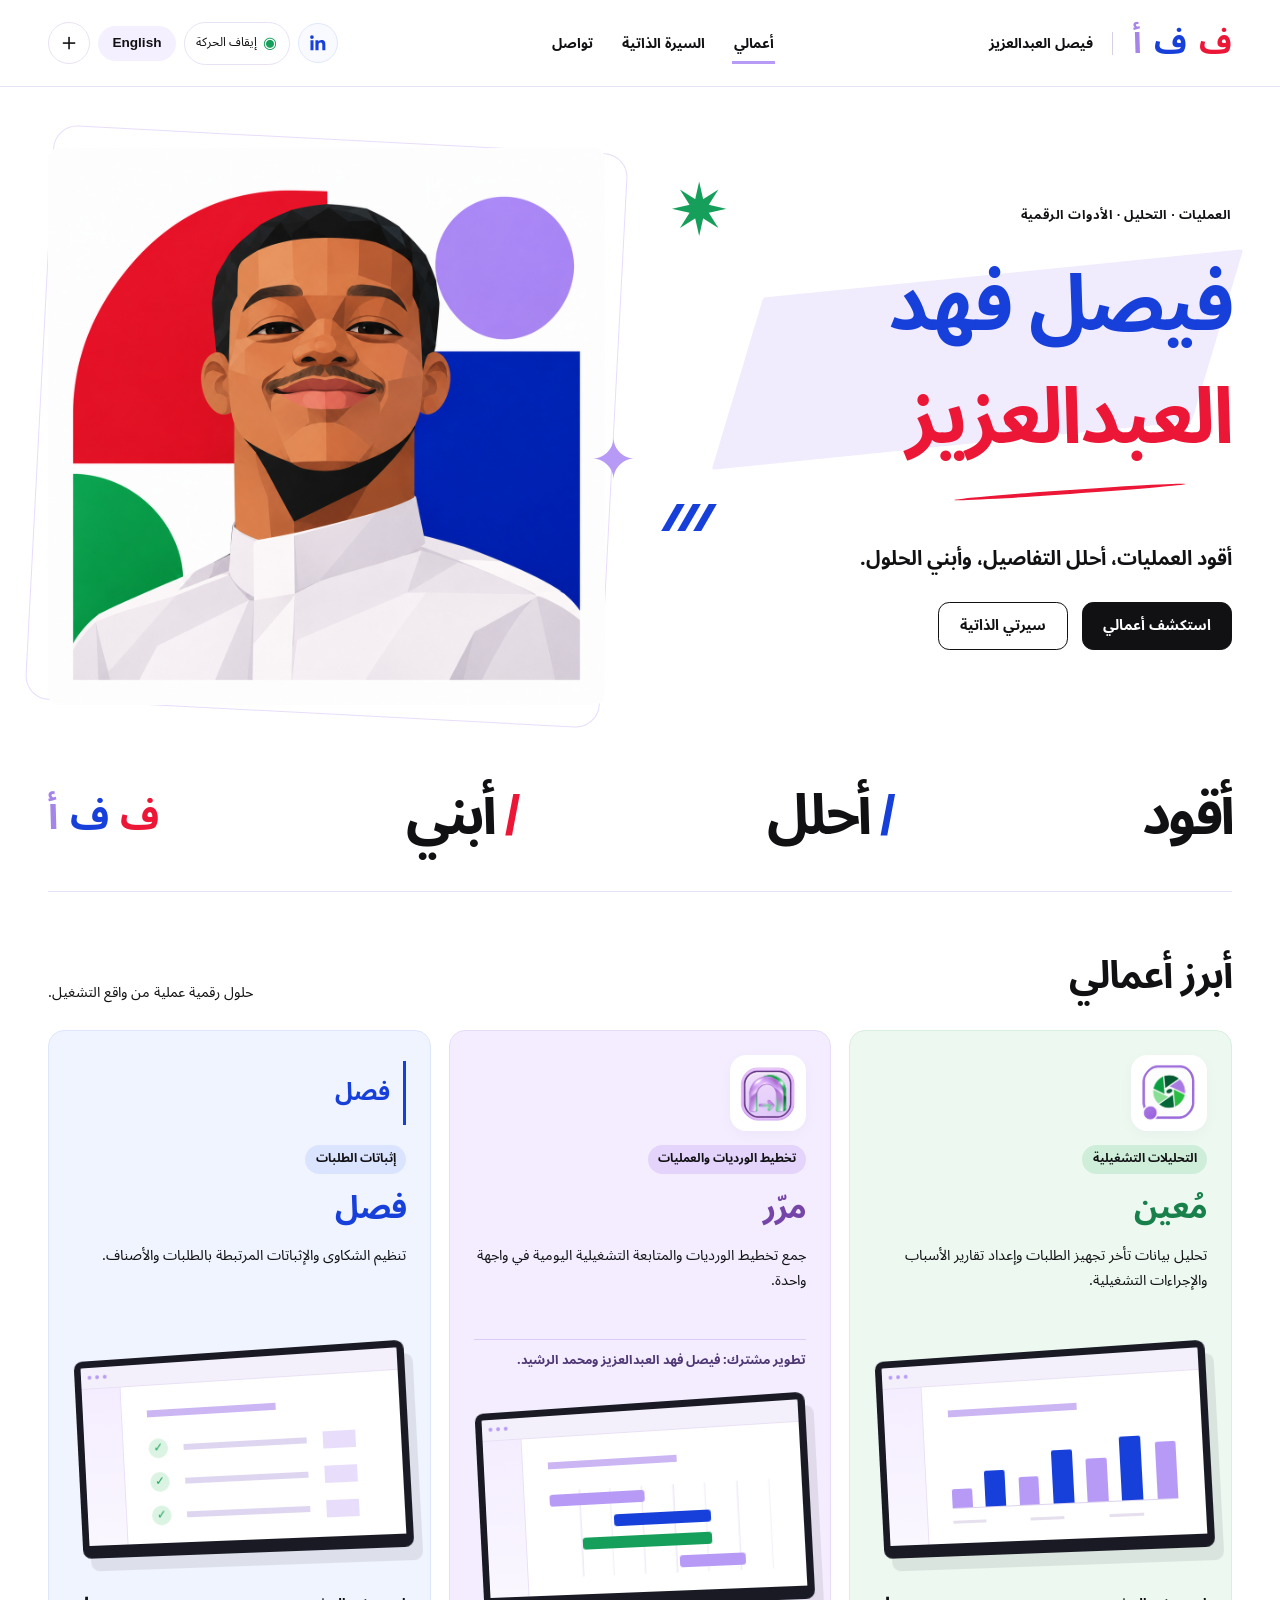
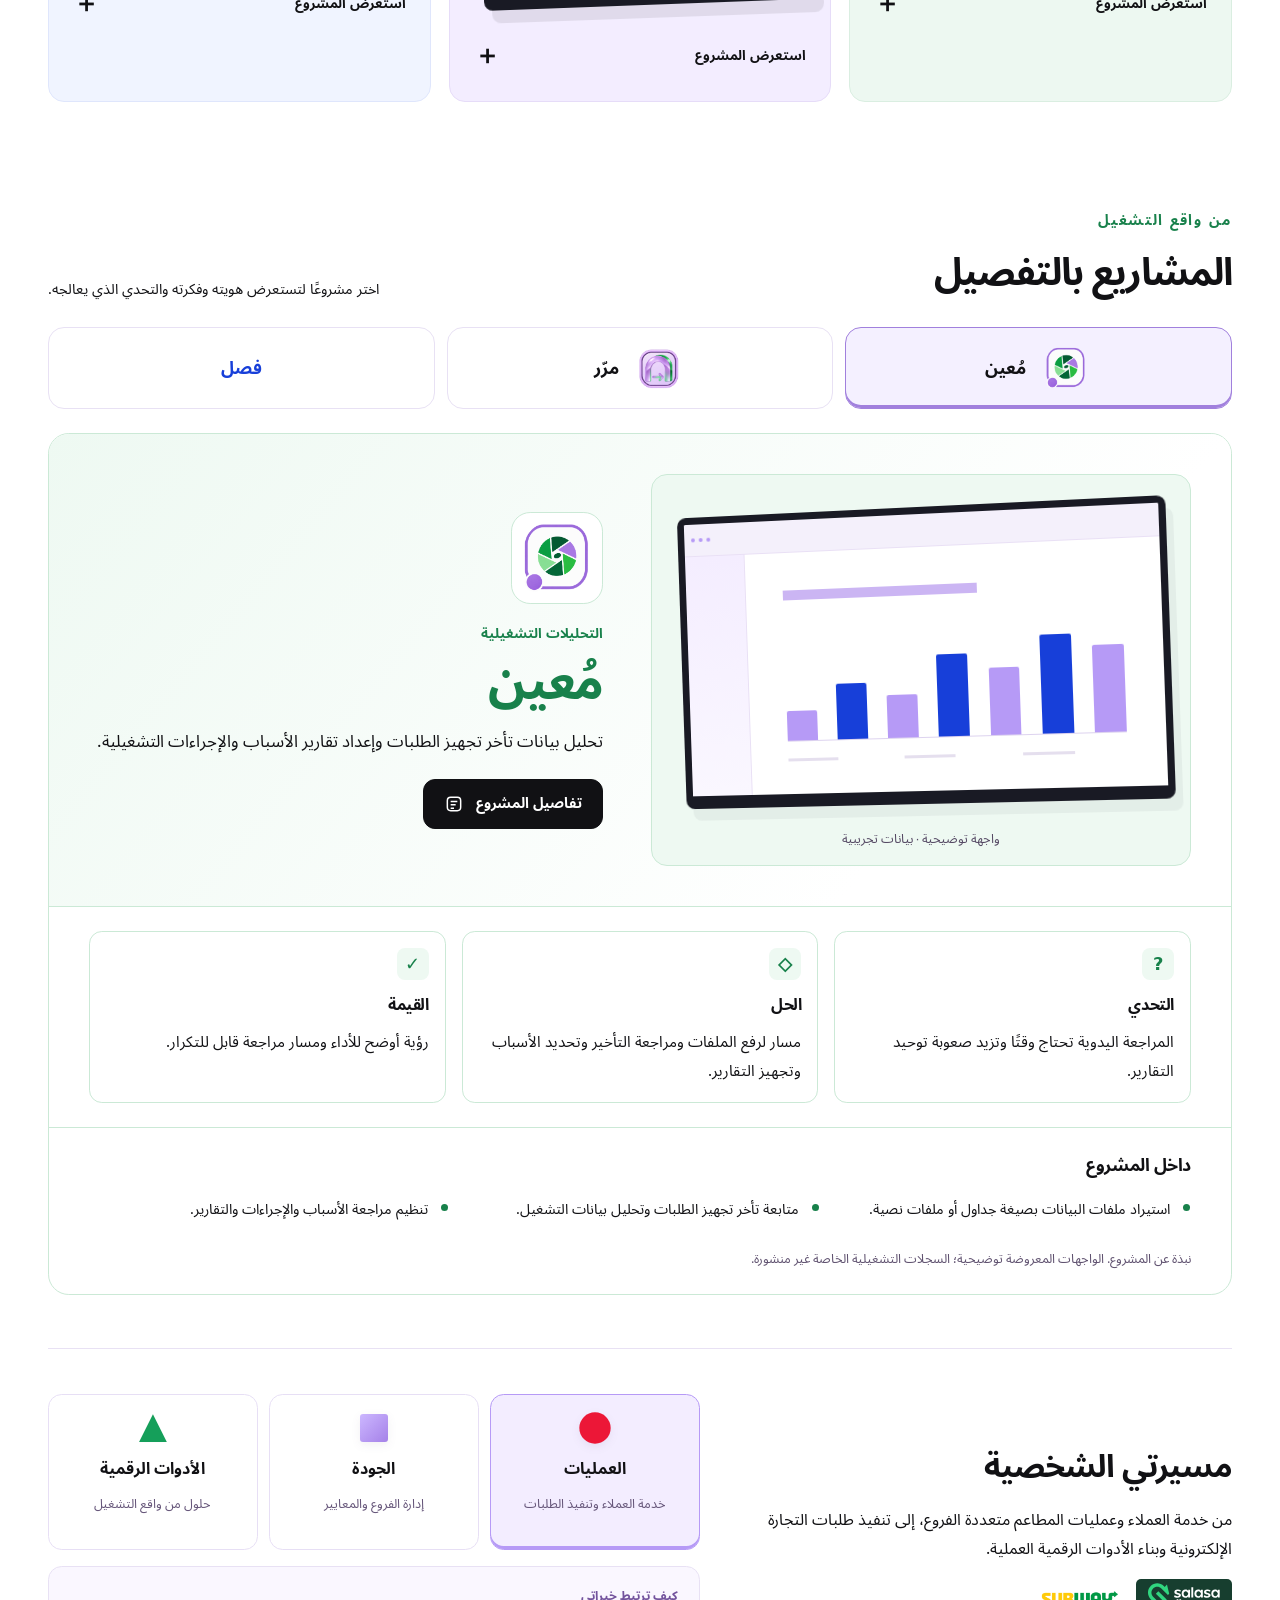
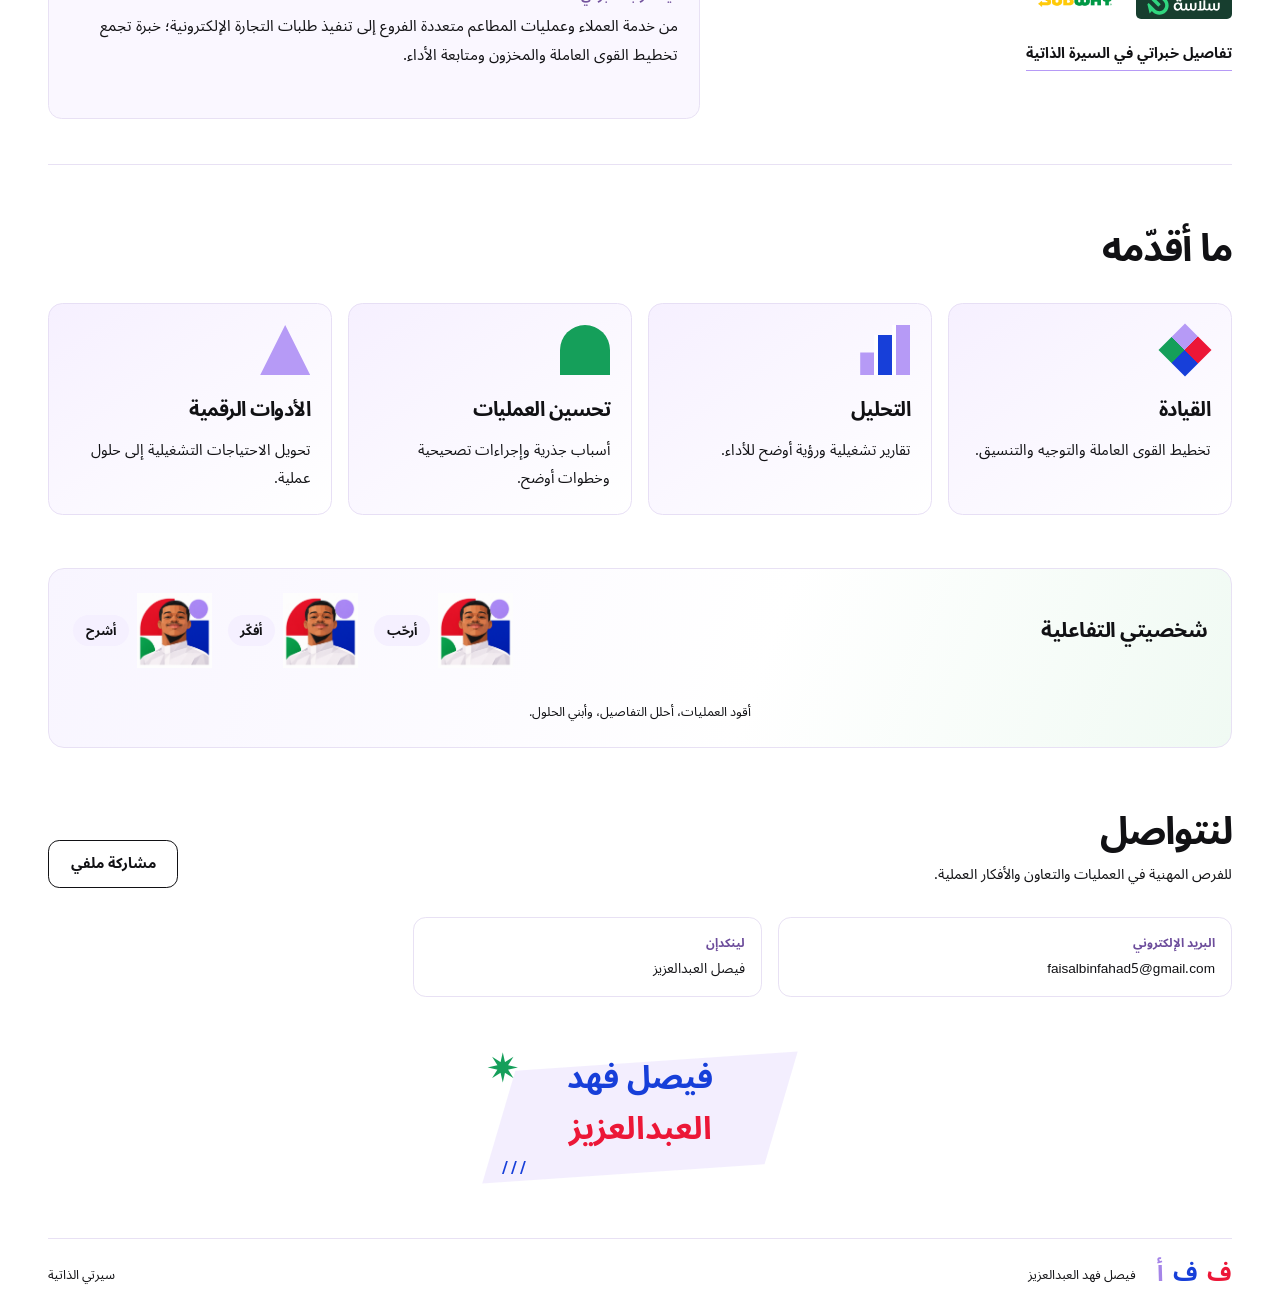
==== commit e4ac747f: "Refine career journey and add compact employer logos Add compact Salasa and Subway marks to professi" ====
--- a/ar.html
+++ b/ar.html
@@ -1,8 +1,8 @@
-<!doctype html><html lang="ar" dir="rtl"><head><meta charset="utf-8"><meta name="viewport" content="width=device-width,initial-scale=1"><meta name="theme-color" content="#ffffff"><meta name="description" content="أقود العمليات، أحلل التفاصيل، وأبني الحلول. — تنفيذ الطلبات والمستودعات والخدمات اللوجستية والعمليات متعددة المواقع"><title>فيصل فهد العبدالعزيز | أعمالي</title><link rel="icon" href="favicon.svg" type="image/svg+xml"><link rel="stylesheet" href="style.css?v=20261126b"><link rel="stylesheet" href="projects.css?v=20261126b"></head><body data-page="portfolio"><a class="skip-link" href="#main">انتقل إلى المحتوى</a><div class="reading-progress" aria-hidden="true"><span></span></div><header class="site-header"><a class="brand" href="ar.html"><span class="arabic-mark" aria-label="ف ف أ"><b>ف</b><b>ف</b><b>أ</b></span><span>فيصل العبدالعزيز</span></a><nav aria-label="التنقل الرئيسي"><a href="ar.html" aria-current=page>أعمالي</a><a href="cv-ar.html" >السيرة الذاتية</a><a href="#contact">تواصل</a></nav><div class="header-tools"><a class="linkedin-quick" href="https://www.linkedin.com/in/faisal-alabdulaziz-5491b7277" target="_blank" rel="noopener noreferrer" aria-label="حسابي على لينكدإن"><svg viewBox="0 0 24 24" aria-hidden="true" fill="currentColor"><path d="M5.4 7.5a2 2 0 1 0 0-4 2 2 0 0 0 0 4ZM3.8 9h3.3v11H3.8V9Zm5.4 0h3.2v1.5c.6-1 1.6-1.8 3.4-1.8 3.5 0 4.2 2.2 4.2 5.1V20h-3.3v-5.5c0-1.3 0-3-1.9-3s-2.2 1.4-2.2 2.9V20H9.2V9Z"/></svg></a><button class="motion-toggle" aria-pressed="false" data-motion><span aria-hidden="true">◉</span><span>إيقاف الحركة</span></button><a class="language-toggle" href="en.html" lang="en" hreflang="en">English</a><button class="share-icon" data-share aria-label="مشاركة ملفي">＋</button></div></header><main id="main"><section class="hero container"><div class="hero-copy"><span class="name-star" aria-hidden="true">✷</span><p class="eyebrow">العمليات · التحليل · الأدوات الرقمية</p><h1 class="name-composition"><span>فيصل فهد</span><strong>العبدالعزيز</strong></h1><span class="name-stripes" aria-hidden="true"><i></i><i></i><i></i></span><p class="hero-tag">أقود العمليات، أحلل التفاصيل، وأبني الحلول.</p><div class="actions"><a class="button primary" href="#work">استكشف أعمالي</a><a class="button" href="cv-ar.html">سيرتي الذاتية</a></div></div><div class="hero-art"><img class="portrait" src="portrait.png" alt="فيصل فهد العبدالعزيز" fetchpriority="high"><span class="art-spark" aria-hidden="true">✦</span></div></section>
+<!doctype html><html lang="ar" dir="rtl"><head><meta charset="utf-8"><meta name="viewport" content="width=device-width,initial-scale=1"><meta name="theme-color" content="#ffffff"><meta name="description" content="أقود العمليات، أحلل التفاصيل، وأبني الحلول. — تنفيذ الطلبات والمستودعات والخدمات اللوجستية والعمليات متعددة المواقع"><title>فيصل فهد العبدالعزيز | أعمالي</title><link rel="icon" href="favicon.svg" type="image/svg+xml"><link rel="stylesheet" href="style.css?v=20261126b"><link rel="stylesheet" href="projects.css?v=20261126b"><link rel="stylesheet" href="career.css?v=20261126c"></head><body data-page="portfolio"><a class="skip-link" href="#main">انتقل إلى المحتوى</a><div class="reading-progress" aria-hidden="true"><span></span></div><header class="site-header"><a class="brand" href="ar.html"><span class="arabic-mark" aria-label="ف ف أ"><b>ف</b><b>ف</b><b>أ</b></span><span>فيصل العبدالعزيز</span></a><nav aria-label="التنقل الرئيسي"><a href="ar.html" aria-current=page>أعمالي</a><a href="cv-ar.html" >السيرة الذاتية</a><a href="#contact">تواصل</a></nav><div class="header-tools"><a class="linkedin-quick" href="https://www.linkedin.com/in/faisal-alabdulaziz-5491b7277" target="_blank" rel="noopener noreferrer" aria-label="حسابي على لينكدإن"><svg viewBox="0 0 24 24" aria-hidden="true" fill="currentColor"><path d="M5.4 7.5a2 2 0 1 0 0-4 2 2 0 0 0 0 4ZM3.8 9h3.3v11H3.8V9Zm5.4 0h3.2v1.5c.6-1 1.6-1.8 3.4-1.8 3.5 0 4.2 2.2 4.2 5.1V20h-3.3v-5.5c0-1.3 0-3-1.9-3s-2.2 1.4-2.2 2.9V20H9.2V9Z"/></svg></a><button class="motion-toggle" aria-pressed="false" data-motion><span aria-hidden="true">◉</span><span>إيقاف الحركة</span></button><a class="language-toggle" href="en.html" lang="en" hreflang="en">English</a><button class="share-icon" data-share aria-label="مشاركة ملفي">＋</button></div></header><main id="main"><section class="hero container"><div class="hero-copy"><span class="name-star" aria-hidden="true">✷</span><p class="eyebrow">العمليات · التحليل · الأدوات الرقمية</p><h1 class="name-composition"><span>فيصل فهد</span><strong>العبدالعزيز</strong></h1><span class="name-stripes" aria-hidden="true"><i></i><i></i><i></i></span><p class="hero-tag">أقود العمليات، أحلل التفاصيل، وأبني الحلول.</p><div class="actions"><a class="button primary" href="#work">استكشف أعمالي</a><a class="button" href="cv-ar.html">سيرتي الذاتية</a></div></div><div class="hero-art"><img class="portrait" src="portrait.png" alt="فيصل فهد العبدالعزيز" fetchpriority="high"><span class="art-spark" aria-hidden="true">✦</span></div></section>
 <div class="container"><div class="manifesto" aria-label="أقود أحلل أبني"><span>أقود</span><span>أحلل</span><span>أبني</span><span class="arabic-mark" aria-label="ف ف أ"><b>ف</b><b>ف</b><b>أ</b></span></div></div>
 <section class="container section" id="work"><div class="section-heading"><h2>أبرز أعمالي</h2><p>حلول رقمية عملية من واقع التشغيل.</p></div><div class="projects-grid"><button class="project-card tone-0" data-project="0"><span class="project-card-brand"><span class="project-emblem"><img src="mueen-logo.png" width="72" height="72" alt="" loading="lazy"></span></span><span class="tag">التحليلات التشغيلية</span><h3>مُعين</h3><p>تحليل بيانات تأخر تجهيز الطلبات وإعداد تقارير الأسباب والإجراءات التشغيلية.</p><div class="demo-screen" aria-hidden="true"><div class="demo-top"><i></i><i></i><i></i></div><div class="demo-body"><aside></aside><div class="demo-content"><div class="demo-heading"></div><div class="chart"><i style="height:28%"></i><i style="height:52%"></i><i style="height:40%"></i><i style="height:76%"></i><i style="height:62%"></i><i style="height:91%"></i><i style="height:80%"></i></div><div class="chart-labels"><i></i><i></i><i></i></div></div></div></div><span class="project-action">استعرض المشروع<span>＋</span></span></button><button class="project-card tone-1" data-project="1"><span class="project-card-brand"><span class="project-emblem"><img src="merar-logo.png" width="72" height="72" alt="" loading="lazy"></span></span><span class="tag">تخطيط الورديات والعمليات</span><h3>مرّر</h3><p>جمع تخطيط الورديات والمتابعة التشغيلية اليومية في واجهة واحدة.</p><p class="project-credit">تطوير مشترك: فيصل فهد العبدالعزيز ومحمد الرشيد.</p><div class="demo-screen" aria-hidden="true"><div class="demo-top"><i></i><i></i><i></i></div><div class="demo-body"><aside></aside><div class="demo-content"><div class="demo-heading"></div><div class="schedule"><i style="grid-column:1/span 3;background:var(--lavender)"></i><i style="grid-column:3/span 3;background:var(--blue)"></i><i style="grid-column:2/span 4;background:var(--green)"></i><i style="grid-column:5/span 2;background:var(--lavender)"></i></div></div></div></div><span class="project-action">استعرض المشروع<span>＋</span></span></button><button class="project-card tone-2" data-project="2"><span class="project-card-brand"><span class="project-wordmark" aria-hidden="true">فصل</span></span><span class="tag">إثباتات الطلبات</span><h3>فصل</h3><p>تنظيم الشكاوى والإثباتات المرتبطة بالطلبات والأصناف.</p><div class="demo-screen" aria-hidden="true"><div class="demo-top"><i></i><i></i><i></i></div><div class="demo-body"><aside></aside><div class="demo-content"><div class="demo-heading"></div><div class="evidence"><div><span>✓</span><i></i><b></b></div><div><span>✓</span><i></i><b></b></div><div><span>✓</span><i></i><b></b></div></div></div></div></div><span class="project-action">استعرض المشروع<span>＋</span></span></button></div></section>
-<section class="container section project-showcase" id="project-showcase" aria-labelledby="case-title"><div class="section-heading"><div><p class="eyebrow">من واقع التشغيل</p><h2 id="case-title">المشاريع بالتفصيل</h2></div><p>اختر مشروعًا لتستعرض هويته وفكرته والتحدي الذي يعالجه.</p></div><div class="case-switcher" role="tablist" aria-label="اختر المشروع"><button class="case-tab" id="case-tab-0" role="tab" aria-controls="case-panel" aria-selected="true" tabindex="0" data-case-project="0"><img src="mueen-logo.png" alt="" width="48" height="48"><span>مُعين</span></button><button class="case-tab" id="case-tab-1" role="tab" aria-controls="case-panel" aria-selected="false" tabindex="-1" data-case-project="1"><img src="merar-logo.png" alt="" width="48" height="48"><span>مرّر</span></button><button class="case-tab" id="case-tab-2" role="tab" aria-controls="case-panel" aria-selected="false" tabindex="-1" data-case-project="2"><span>فصل</span></button></div><article id="case-panel" role="tabpanel" aria-labelledby="case-tab-0" tabindex="0" data-active-project="0"><div class="case-overview"><div class="case-preview"><div id="case-visual"></div><small>واجهة توضيحية · بيانات تجريبية</small></div><div class="case-intro"><div id="case-emblem" class="case-emblem"></div><span class="case-category" id="case-category"></span><h3 id="case-name"></h3><p id="case-description"></p><p class="project-credit" id="case-credit"></p><button class="button primary project-details-button" data-case-open><span>تفاصيل المشروع</span><svg viewBox="0 0 24 24" aria-hidden="true" fill="none" stroke="currentColor" stroke-width="1.8"><rect x="4" y="4" width="16" height="16" rx="4"/><path d="M8 9h8M8 13h6M8 17h4"/></svg></button></div></div><div class="case-stages"><section class="case-stage"><span class="stage-icon" aria-hidden="true">?</span><h4>التحدي</h4><p data-case-stage="0"></p></section><section class="case-stage"><span class="stage-icon" aria-hidden="true">◇</span><h4>الحل</h4><p data-case-stage="1"></p></section><section class="case-stage"><span class="stage-icon" aria-hidden="true">✓</span><h4>القيمة</h4><p data-case-stage="2"></p></section></div><section class="case-features"><h4>داخل المشروع</h4><ul id="case-features"></ul></section><p class="case-disclosure">نبذة عن المشروع. الواجهات المعروضة توضيحية؛ السجلات التشغيلية الخاصة غير منشورة.</p></article><p class="sr-only" id="case-selection-status" aria-live="polite"></p></section><section class="container section journey"><div class="section-heading"><h2>مسيرتي الشخصية</h2><p>من خدمة العملاء وعمليات المطاعم متعددة الفروع، إلى تنفيذ طلبات التجارة الإلكترونية وبناء الأدوات الرقمية العملية.</p></div><div class="journey-track" role="group" aria-label="مراحل المسيرة"><button data-journey="0" aria-pressed="true">خدمة العملاء</button><button data-journey="1" aria-pressed="false">إدارة الفروع والجودة</button><button data-journey="2" aria-pressed="false">عمليات التجارة الإلكترونية</button></div><p class="journey-detail" aria-live="polite"></p><a class="text-link" href="cv-ar.html">سيرتي الذاتية ＋</a></section>
+<section class="container section project-showcase" id="project-showcase" aria-labelledby="case-title"><div class="section-heading"><div><p class="eyebrow">من واقع التشغيل</p><h2 id="case-title">المشاريع بالتفصيل</h2></div><p>اختر مشروعًا لتستعرض هويته وفكرته والتحدي الذي يعالجه.</p></div><div class="case-switcher" role="tablist" aria-label="اختر المشروع"><button class="case-tab" id="case-tab-0" role="tab" aria-controls="case-panel" aria-selected="true" tabindex="0" data-case-project="0"><img src="mueen-logo.png" alt="" width="48" height="48"><span>مُعين</span></button><button class="case-tab" id="case-tab-1" role="tab" aria-controls="case-panel" aria-selected="false" tabindex="-1" data-case-project="1"><img src="merar-logo.png" alt="" width="48" height="48"><span>مرّر</span></button><button class="case-tab" id="case-tab-2" role="tab" aria-controls="case-panel" aria-selected="false" tabindex="-1" data-case-project="2"><span>فصل</span></button></div><article id="case-panel" role="tabpanel" aria-labelledby="case-tab-0" tabindex="0" data-active-project="0"><div class="case-overview"><div class="case-preview"><div id="case-visual"></div><small>واجهة توضيحية · بيانات تجريبية</small></div><div class="case-intro"><div id="case-emblem" class="case-emblem"></div><span class="case-category" id="case-category"></span><h3 id="case-name"></h3><p id="case-description"></p><p class="project-credit" id="case-credit"></p><button class="button primary project-details-button" data-case-open><span>تفاصيل المشروع</span><svg viewBox="0 0 24 24" aria-hidden="true" fill="none" stroke="currentColor" stroke-width="1.8"><rect x="4" y="4" width="16" height="16" rx="4"/><path d="M8 9h8M8 13h6M8 17h4"/></svg></button></div></div><div class="case-stages"><section class="case-stage"><span class="stage-icon" aria-hidden="true">?</span><h4>التحدي</h4><p data-case-stage="0"></p></section><section class="case-stage"><span class="stage-icon" aria-hidden="true">◇</span><h4>الحل</h4><p data-case-stage="1"></p></section><section class="case-stage"><span class="stage-icon" aria-hidden="true">✓</span><h4>القيمة</h4><p data-case-stage="2"></p></section></div><section class="case-features"><h4>داخل المشروع</h4><ul id="case-features"></ul></section><p class="case-disclosure">نبذة عن المشروع. الواجهات المعروضة توضيحية؛ السجلات التشغيلية الخاصة غير منشورة.</p></article><p class="sr-only" id="case-selection-status" aria-live="polite"></p></section><section class="container section journey"><div class="journey-summary"><div class="section-heading"><h2>مسيرتي الشخصية</h2><p>من خدمة العملاء وعمليات المطاعم متعددة الفروع، إلى تنفيذ طلبات التجارة الإلكترونية وبناء الأدوات الرقمية العملية.</p></div><div class="career-employers" aria-label="من خبراتي المهنية"><span class="employer-logo salasa"><img src="salasa-logo.svg" alt="سلاسة" width="112" height="48" loading="lazy"></span><span class="employer-logo subway"><img src="subway-logo.png" alt="صب واي" width="124" height="25" loading="lazy"></span></div><a class="text-link" href="cv-ar.html#experience">تفاصيل خبراتي في السيرة الذاتية</a></div><div class="journey-interaction"><div class="journey-track" role="group" aria-label="مجالات مسيرتي"><button data-journey="0" aria-pressed="true"><span class="journey-shape shape-0" aria-hidden="true"></span><strong>العمليات</strong><span class="journey-caption">خدمة العملاء وتنفيذ الطلبات</span></button><button data-journey="1" aria-pressed="false"><span class="journey-shape shape-1" aria-hidden="true"></span><strong>الجودة</strong><span class="journey-caption">إدارة الفروع والمعايير</span></button><button data-journey="2" aria-pressed="false"><span class="journey-shape shape-2" aria-hidden="true"></span><strong>الأدوات الرقمية</strong><span class="journey-caption">حلول من واقع التشغيل</span></button></div><div class="journey-detail-box"><span class="journey-detail-label">كيف ترتبط خبراتي</span><p class="journey-detail" aria-live="polite"></p></div></div></section>
 <section class="container section"><div class="section-heading"><h2>ما أقدّمه</h2><p></p></div><div class="capabilities"><article class="capability"><span class="geom geom-0" aria-hidden="true"></span><h3>القيادة</h3><p>تخطيط القوى العاملة والتوجيه والتنسيق.</p></article><article class="capability"><span class="geom geom-1" aria-hidden="true"></span><h3>التحليل</h3><p>تقارير تشغيلية ورؤية أوضح للأداء.</p></article><article class="capability"><span class="geom geom-2" aria-hidden="true"></span><h3>تحسين العمليات</h3><p>أسباب جذرية وإجراءات تصحيحية وخطوات أوضح.</p></article><article class="capability"><span class="geom geom-3" aria-hidden="true"></span><h3>الأدوات الرقمية</h3><p>تحويل الاحتياجات التشغيلية إلى حلول عملية.</p></article></div></section>
 <section class="container character-strip"><h2>شخصيتي التفاعلية</h2><div class="states"><button class="state" data-state="0"><img src="portrait.png" alt="" loading="lazy"><span>أرحّب</span></button><button class="state" data-state="1"><img src="portrait.png" alt="" loading="lazy"><span>أفكّر</span></button><button class="state" data-state="2"><img src="portrait.png" alt="" loading="lazy"><span>أشرح</span></button></div><p id="character-message" aria-live="polite">أقود العمليات، أحلل التفاصيل، وأبني الحلول.</p></section></main><footer class="container section contact" id="contact"><div class="section-heading"><div><h2>لنتواصل</h2><p>للفرص المهنية في العمليات والتعاون والأفكار العملية.</p></div><button class="button" data-share>مشاركة ملفي</button></div><div class="contact-links"><a href="mailto:faisalbinfahad5@gmail.com"><small>البريد الإلكتروني</small><bdi>faisalbinfahad5@gmail.com</bdi></a><a href="https://www.linkedin.com/in/faisal-alabdulaziz-5491b7277" target="_blank" rel="noopener noreferrer"><small>لينكدإن</small>فيصل العبدالعزيز</a></div><div class="personal-seal" aria-hidden="true"><span class="seal-star">✷</span><b>فيصل فهد</b><strong>العبدالعزيز</strong><span class="seal-strokes">///</span></div><div class="footer-line"><span class="arabic-mark" aria-label="ف ف أ"><b>ف</b><b>ف</b><b>أ</b></span><span>فيصل فهد العبدالعزيز</span><a href="cv-ar.html">سيرتي الذاتية</a></div></footer>
 <dialog id="project-dialog"><button class="dialog-close" data-close aria-label="إغلاق">×</button><div id="project-content"></div></dialog>
-<dialog id="share-dialog"><button class="dialog-close" data-close aria-label="إغلاق">×</button><h2>بداية تواصل جديد</h2><p>امسح الرمز لفتح ملف أعمالي، أو انسخ الرابط.</p><div id="qr-container"></div><p id="share-status" aria-live="polite"></p><input id="share-url" readonly aria-label="رابط ملف الأعمال" dir="ltr"><div class="share-actions"><button class="button primary" id="copy-link">نسخ الرابط</button><button class="button" id="native-share">مشاركة</button><a class="button" id="download-qr" href="Faisal_Portfolio_QR_ar.png" download>تحميل الرمز</a><a class="button" href="Faisal_Alabdulaziz.vcf" download>حفظ جهة الاتصال</a></div><p class="wallet-note">تحتاج سامسونج وليت إلى بطاقة متوافقة. هذا الرمز يفتح الموقع؛ إضافة بطاقة المحفظة لم تُجهّز بعد.</p></dialog><script id="site-data" type="application/json">{"projects": [["مُعين", "التحليلات التشغيلية", "تحليل بيانات تأخر تجهيز الطلبات وإعداد تقارير الأسباب والإجراءات التشغيلية.", "المراجعة اليدوية تحتاج وقتًا وتزيد صعوبة توحيد التقارير.", "مسار لرفع الملفات ومراجعة التأخير وتحديد الأسباب وتجهيز التقارير.", "رؤية أوضح للأداء ومسار مراجعة قابل للتكرار."], ["مرّر", "تخطيط الورديات والعمليات", "جمع تخطيط الورديات والمتابعة التشغيلية اليومية في واجهة واحدة.", "قد تتشتت معلومات الورديات والمتابعة التشغيلية بين مصادر مختلفة.", "مساحة منظمة لتخطيط الورديات والمعلومات التشغيلية.", "وضوح أكبر لتغطية الفريق والأولويات اليومية."], ["فصل", "إثباتات الطلبات", "تنظيم الشكاوى والإثباتات المرتبطة بالطلبات والأصناف.", "تحتاج شكاوى الطلبات إلى إثباتات واضحة ومتابعة منظمة.", "ربط معلومات الطلب والصنف بالإثباتات وحالة المراجعة.", "تسهيل مراجعة كل حالة والاحتفاظ بسجل منظم للمتابعة."]], "close": "إغلاق", "pnote": "نبذة عن المشروع. الواجهات المعروضة توضيحية؛ السجلات التشغيلية الخاصة غير منشورة.", "illustration": "واجهة توضيحية · بيانات تجريبية", "problem": "التحدي", "action": "الحل", "result": "القيمة", "copy": "نسخ الرابط", "copied": "تم نسخ الرابط", "copyfail": "انسخ هذا الرابط يدويًا", "wallet": "تحتاج سامسونج وليت إلى بطاقة متوافقة. هذا الرمز يفتح الموقع؛ إضافة بطاقة المحفظة لم تُجهّز بعد.", "unpublished": "يظهر رمز المشاركة الدائم بعد نشر الموقع. يمكنك حفظ جهة الاتصال الآن.", "sharetext": "امسح الرمز لفتح ملف أعمالي، أو انسخ الرابط.", "states": ["أرحّب", "أفكّر", "أشرح"], "tag": "أقود العمليات، أحلل التفاصيل، وأبني الحلول.", "lang": "ar", "credits": ["", "تطوير مشترك: فيصل فهد العبدالعزيز ومحمد الرشيد.", ""], "features": [["استيراد ملفات البيانات بصيغة جداول أو ملفات نصية.", "متابعة تأخر تجهيز الطلبات وتحليل بيانات التشغيل.", "تنظيم مراجعة الأسباب والإجراءات والتقارير."], ["استيراد الحضور وتصديره لمتابعة الفريق.", "تنظيم تخطيط الورديات والمتابعة اليومية.", "جمع معلومات التشغيل في مساحة عمل واحدة."], ["استيراد سجلات الشكاوى وتنظيمها حسب الطلب.", "ربط الأصناف والكميات بالأدلة والرد والإجراء.", "تجهيز ملفات المراجعة والتقارير مع الأدلة."]], "featuresTitle": "داخل المشروع", "logos": ["mueen-logo.png", "merar-logo.png", ""], "caseLabel": "المشروع المختار"}</script><script src="qrcode.js" defer></script><script src="app.js?v=20261126b" defer></script><button class="back-top" aria-label="العودة للأعلى" data-top>↑</button></body></html>+<dialog id="share-dialog"><button class="dialog-close" data-close aria-label="إغلاق">×</button><h2>بداية تواصل جديد</h2><p>امسح الرمز لفتح ملف أعمالي، أو انسخ الرابط.</p><div id="qr-container"></div><p id="share-status" aria-live="polite"></p><input id="share-url" readonly aria-label="رابط ملف الأعمال" dir="ltr"><div class="share-actions"><button class="button primary" id="copy-link">نسخ الرابط</button><button class="button" id="native-share">مشاركة</button><a class="button" id="download-qr" href="Faisal_Portfolio_QR_ar.png" download>تحميل الرمز</a><a class="button" href="Faisal_Alabdulaziz.vcf" download>حفظ جهة الاتصال</a></div><p class="wallet-note">تحتاج سامسونج وليت إلى بطاقة متوافقة. هذا الرمز يفتح الموقع؛ إضافة بطاقة المحفظة لم تُجهّز بعد.</p></dialog><script id="site-data" type="application/json">{"projects": [["مُعين", "التحليلات التشغيلية", "تحليل بيانات تأخر تجهيز الطلبات وإعداد تقارير الأسباب والإجراءات التشغيلية.", "المراجعة اليدوية تحتاج وقتًا وتزيد صعوبة توحيد التقارير.", "مسار لرفع الملفات ومراجعة التأخير وتحديد الأسباب وتجهيز التقارير.", "رؤية أوضح للأداء ومسار مراجعة قابل للتكرار."], ["مرّر", "تخطيط الورديات والعمليات", "جمع تخطيط الورديات والمتابعة التشغيلية اليومية في واجهة واحدة.", "قد تتشتت معلومات الورديات والمتابعة التشغيلية بين مصادر مختلفة.", "مساحة منظمة لتخطيط الورديات والمعلومات التشغيلية.", "وضوح أكبر لتغطية الفريق والأولويات اليومية."], ["فصل", "إثباتات الطلبات", "تنظيم الشكاوى والإثباتات المرتبطة بالطلبات والأصناف.", "تحتاج شكاوى الطلبات إلى إثباتات واضحة ومتابعة منظمة.", "ربط معلومات الطلب والصنف بالإثباتات وحالة المراجعة.", "تسهيل مراجعة كل حالة والاحتفاظ بسجل منظم للمتابعة."]], "close": "إغلاق", "pnote": "نبذة عن المشروع. الواجهات المعروضة توضيحية؛ السجلات التشغيلية الخاصة غير منشورة.", "illustration": "واجهة توضيحية · بيانات تجريبية", "problem": "التحدي", "action": "الحل", "result": "القيمة", "copy": "نسخ الرابط", "copied": "تم نسخ الرابط", "copyfail": "انسخ هذا الرابط يدويًا", "wallet": "تحتاج سامسونج وليت إلى بطاقة متوافقة. هذا الرمز يفتح الموقع؛ إضافة بطاقة المحفظة لم تُجهّز بعد.", "unpublished": "يظهر رمز المشاركة الدائم بعد نشر الموقع. يمكنك حفظ جهة الاتصال الآن.", "sharetext": "امسح الرمز لفتح ملف أعمالي، أو انسخ الرابط.", "states": ["أرحّب", "أفكّر", "أشرح"], "tag": "أقود العمليات، أحلل التفاصيل، وأبني الحلول.", "lang": "ar", "credits": ["", "تطوير مشترك: فيصل فهد العبدالعزيز ومحمد الرشيد.", ""], "features": [["استيراد ملفات البيانات بصيغة جداول أو ملفات نصية.", "متابعة تأخر تجهيز الطلبات وتحليل بيانات التشغيل.", "تنظيم مراجعة الأسباب والإجراءات والتقارير."], ["استيراد الحضور وتصديره لمتابعة الفريق.", "تنظيم تخطيط الورديات والمتابعة اليومية.", "جمع معلومات التشغيل في مساحة عمل واحدة."], ["استيراد سجلات الشكاوى وتنظيمها حسب الطلب.", "ربط الأصناف والكميات بالأدلة والرد والإجراء.", "تجهيز ملفات المراجعة والتقارير مع الأدلة."]], "featuresTitle": "داخل المشروع", "logos": ["mueen-logo.png", "merar-logo.png", ""], "caseLabel": "المشروع المختار"}</script><script src="qrcode.js" defer></script><script src="app.js?v=20261126c" defer></script><button class="back-top" aria-label="العودة للأعلى" data-top>↑</button></body></html>
--- a/career.css
+++ b/career.css
@@ -0,0 +1,15 @@
+/* Career identity: the personal palette remains primary; logos identify employers. */
+.employer-logo{display:inline-flex;align-items:center;justify-content:center;flex-shrink:0;border:1px solid #e6e0ee;border-radius:.7rem;min-height:58px;padding:.5rem .9rem;background:white}.employer-logo img{object-fit:contain;max-width:100%;height:auto}.employer-logo.salasa{background:#173e2f;border-color:#173e2f;min-width:144px}.employer-logo.salasa img{width:112px;height:48px}.employer-logo.subway img{width:124px;max-height:40px}.career-employers{display:flex;align-items:center;gap:.7rem;flex-wrap:wrap;margin-block:1.3rem}.journey{display:grid;grid-template-columns:.95fr 1.3fr;align-items:center;gap:3.5rem;border-block:1px solid var(--line);padding-block:2.8rem}.journey-summary .section-heading{display:block;margin:0}.journey-summary .section-heading h2{font-size:clamp(1.6rem,2.5vw,2.4rem);margin-bottom:.8rem}.journey-summary .section-heading p{font-size:1rem;max-width:40rem}.journey-summary>.text-link{margin-top:0;font-size:.9rem;padding-bottom:.3rem;border-color:var(--lavender)}.journey-interaction{min-width:0}.journey-track{display:grid;grid-template-columns:repeat(3,minmax(0,1fr));gap:.7rem;padding:0;margin:0}.journey-track:before,.journey-track button:after{display:none}.journey-track button{display:flex;flex-direction:column;align-items:center;justify-content:flex-start;text-align:center;min-height:156px;gap:.6rem;padding:1.2rem .6rem;border:1px solid #e7dff5;border-radius:.85rem;background:white;font-size:1rem;color:var(--ink);transition:background .2s,box-shadow .2s,transform .2s}.journey-track button:hover{background:#faf7ff;transform:translateY(-3px)}.journey-track button[aria-pressed=true]{background:#f3edff;border-color:#b69af6;box-shadow:inset 0 -3px 0 var(--lavender);color:var(--ink)}.journey-shape{display:block;width:28px;height:28px;flex-shrink:0;margin-bottom:.3rem;filter:drop-shadow(0 3px 4px #442f5b12);transition:transform .3s}.journey-track button[aria-pressed=true] .journey-shape{transform:scale(1.12)}.shape-0{background:var(--red);border-radius:50%}.shape-1{background:linear-gradient(135deg,#ccb7ff,#a581e8);border-radius:3px}.shape-2{background:var(--green);clip-path:polygon(50% 0,100% 100%,0 100%)}.journey-track strong{font-size:1rem;line-height:1.6}.journey-caption{font-size:.78rem;line-height:1.8;color:#655579;font-weight:400}.journey-detail-box{position:relative;background:#faf7ff;border:1px solid var(--line);border-radius:.85rem;padding:1.2rem 1.3rem;margin-top:1rem}.journey-detail-label{font-size:.78rem;font-weight:700;color:#73539d;display:block;margin-bottom:.35rem}.journey-detail{background:none;border:0;border-radius:0;padding:0;margin:0;font-size:.95rem;line-height:1.9;min-height:5.7em}.experience-brand{display:flex;align-items:center;gap:1rem;margin-bottom:1.3rem;flex-wrap:wrap}.experience-brand>span:last-child{font-size:.85rem;color:#5d477a;font-weight:700}.experience .job-title{align-items:center}.experience{padding-bottom:.5rem}.experience:before{top:1.5rem}.experience.subway>h3{color:var(--blue);font-size:1.5rem}.capability{background:linear-gradient(145deg,#f6f0ff,white);border-color:#e7dff5}.capability h3{line-height:1.65}.capability .geom{transition:transform .3s}.capability p{font-size:.92rem;line-height:1.9}.cv-jump{top:85px}
+@media(max-width:1000px){.journey{gap:2rem;grid-template-columns:1fr 1.25fr}.journey-caption{font-size:.75rem}.journey-track button{padding-inline:.4rem}.journey-track strong{font-size:.92rem}}
+@media(max-width:760px){.journey{grid-template-columns:1fr;gap:1.7rem}.journey-summary .section-heading h2{font-size:1.8rem}.journey-track button{min-height:145px}.journey-summary .section-heading p{font-size:.95rem}.career-employers{margin-block:1rem}.journey-track strong{font-size:1rem}}
+@media(max-width:650px){.journey{padding-block:2rem}.journey-track{padding:0;gap:.5rem}.journey-track button{padding:1rem .35rem;min-height:141px;gap:.5rem}.journey-track strong{font-size:.9rem}.journey-caption{font-size:.73rem}.journey-shape{width:24px;height:24px}.journey-detail-box{padding:1rem;margin-top:.8rem}.journey-detail{min-height:7.6em;font-size:.9rem}.journey-detail-label{font-size:.8rem}.employer-logo{min-height:52px;padding:.45rem .75rem}.employer-logo.salasa{min-width:132px}.employer-logo.salasa img{width:100px;height:43px}.employer-logo.subway img{width:111px}.experience-brand{gap:.6rem;margin-bottom:1rem;align-items:center}.experience-brand>span:last-child{font-size:.8rem;max-width:13rem}.experience .job-title{display:block}.job-title .date{margin-top:.6rem}.cv-jump{top:114px;max-width:calc(100% - 1.4rem)}.cv-jump a{padding:.4rem .7rem}.capabilities{grid-template-columns:repeat(2,minmax(0,1fr))}.capability{padding:1rem}.capability p{font-size:.87rem}.capability h3{font-size:1.05rem}}
+@media(max-width:360px){.journey-track strong{font-size:.8rem}.journey-caption{font-size:.68rem}.journey-track button{min-height:142px}.experience-brand>span:last-child{max-width:10rem}.cv-jump a{font-size:.75rem;padding-inline:.6rem}}
+@media(prefers-reduced-motion:reduce){.journey-track button:hover,.journey-track button[aria-pressed=true] .journey-shape{transform:none}}
+@media print{.experience-brand{margin-bottom:.5rem;gap:.5rem}.employer-logo{min-height:35px;padding:.2rem .4rem;print-color-adjust:exact;-webkit-print-color-adjust:exact}.employer-logo.salasa{min-width:100px}.employer-logo.salasa img{width:80px;height:34px}.employer-logo.subway img{width:85px}.experience:before{top:.7rem}.journey{display:block}.journey-track button{min-height:0}}
+.journey-track button>span{flex:none}.journey-track span:after,.journey-track button[aria-pressed=true]:after{display:none}.journey-shape{height:28px}.journey-caption{font-weight:400}.journey-track button>strong{flex:none}
+@media(max-width:650px){.journey-shape{height:24px}.journey-caption{font-size:.8rem}}
+.journey-track .journey-caption{font-size:.8rem;font-weight:400;line-height:1.8;color:#655579}.journey-track .journey-shape{font-size:0}
+@media(max-width:650px){.career-employers .employer-logo{min-width:120px;min-height:50px;padding:.35rem .55rem}.career-employers .employer-logo.salasa img{width:100px;height:42px}.career-employers .employer-logo.subway img{width:100px}.journey-track .journey-caption{font-size:.75rem}}
+/* Discreet employer marks: supporting labels, never hero elements. */
+.employer-logo,.career-employers .employer-logo{width:96px;height:40px;min-width:0;min-height:40px;padding:4px 8px;border:0;border-radius:5px;box-shadow:none;flex:0 0 96px}.employer-logo.salasa,.career-employers .employer-logo.salasa{min-width:0}.employer-logo.salasa img,.career-employers .employer-logo.salasa img{width:80px;height:32px}.employer-logo.subway{background:transparent}.employer-logo.subway img,.career-employers .employer-logo.subway img{width:80px;height:auto;max-height:26px}.career-employers{gap:.65rem;margin-block:1rem}.experience-brand{gap:.7rem;margin-bottom:1rem}.experience-brand>span:last-child{font-size:.8rem}
+@media print{.employer-logo,.career-employers .employer-logo{width:80px;height:34px;min-height:34px;flex-basis:80px}.employer-logo.salasa img{width:64px;height:27px}.employer-logo.subway img{width:64px}}
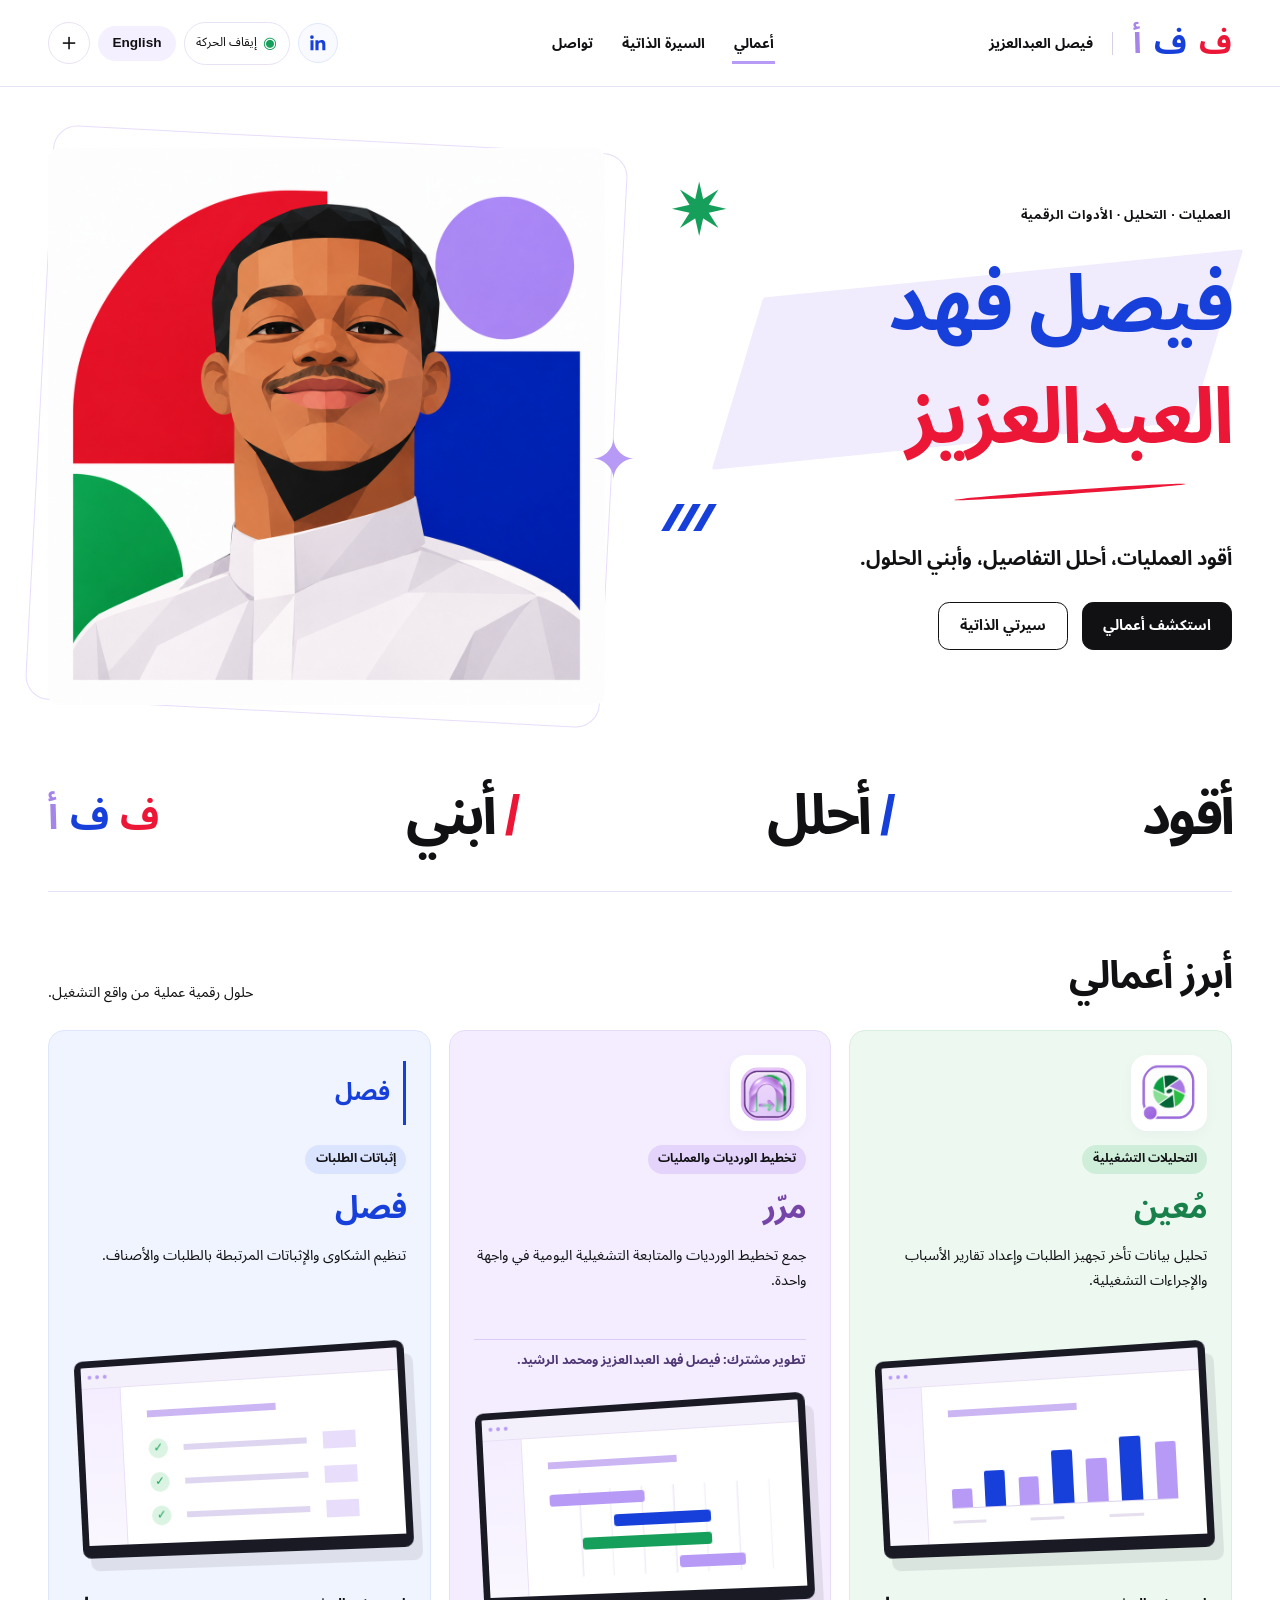
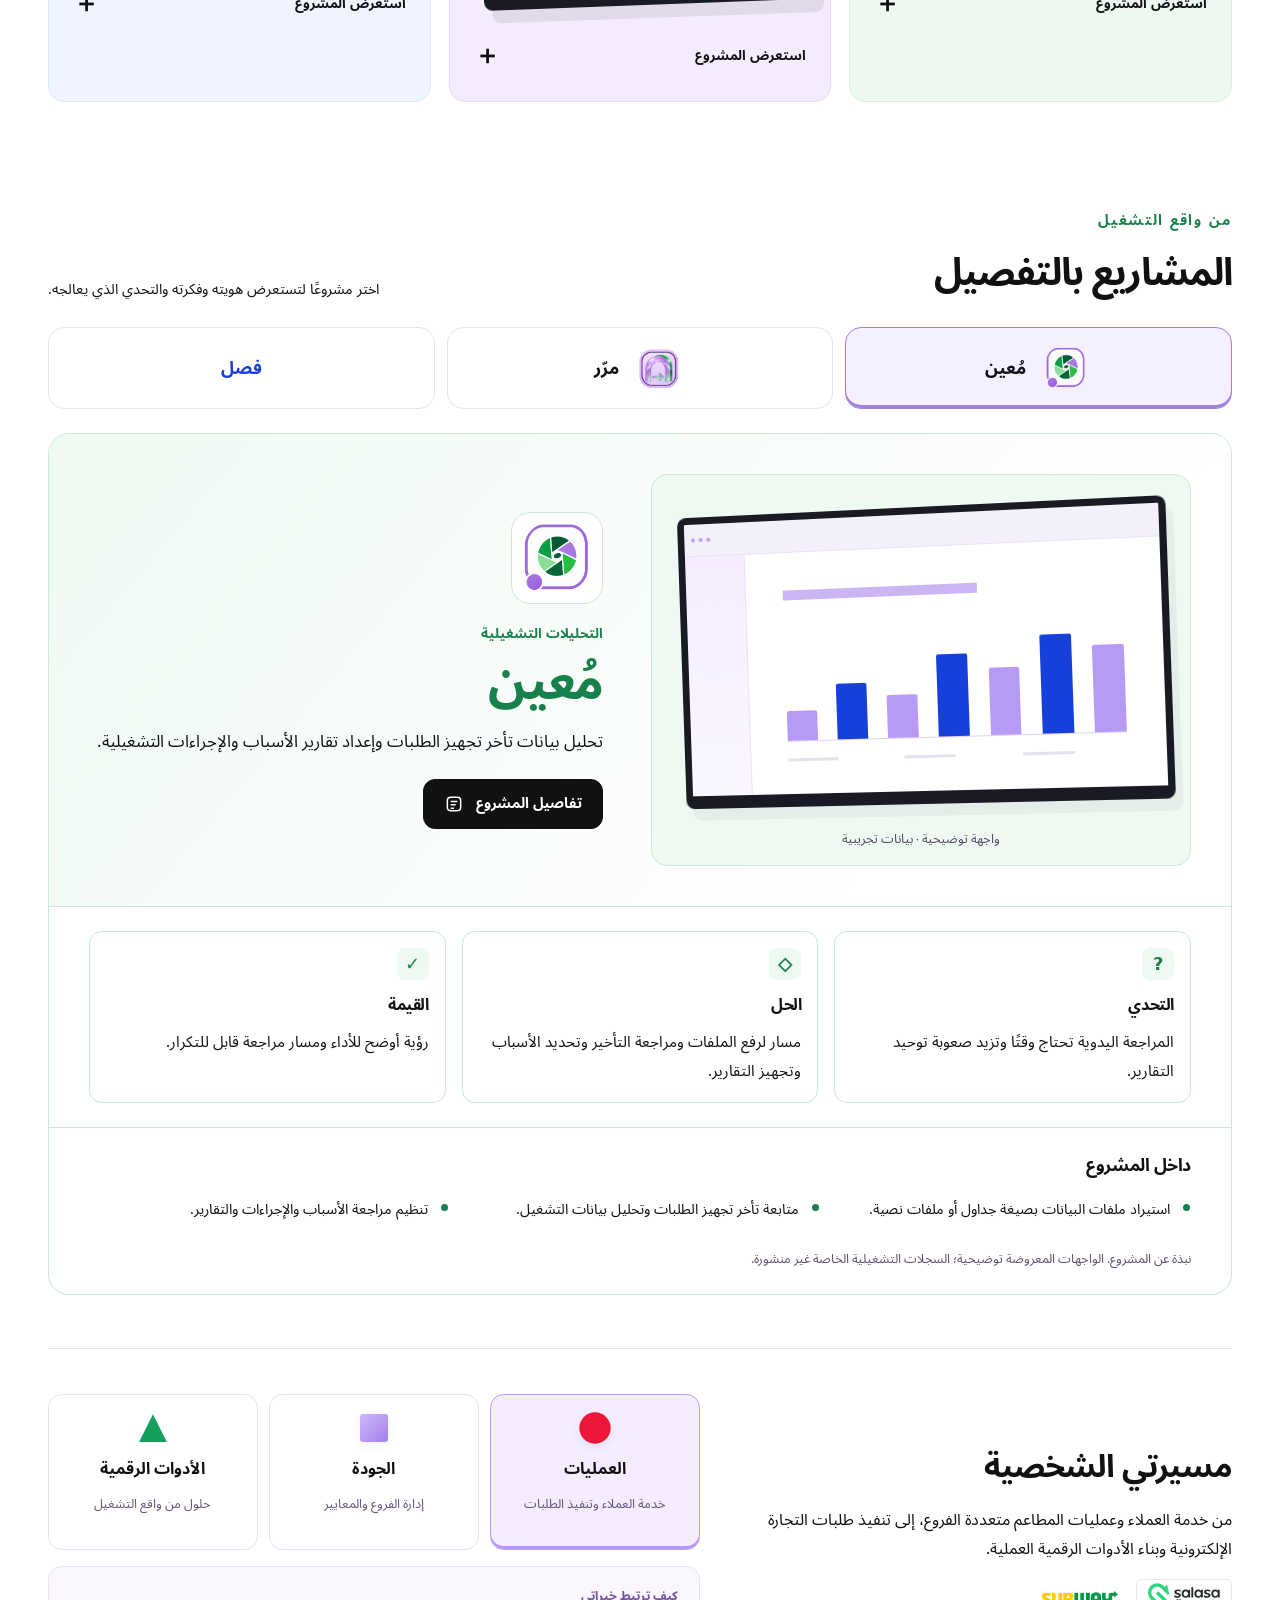
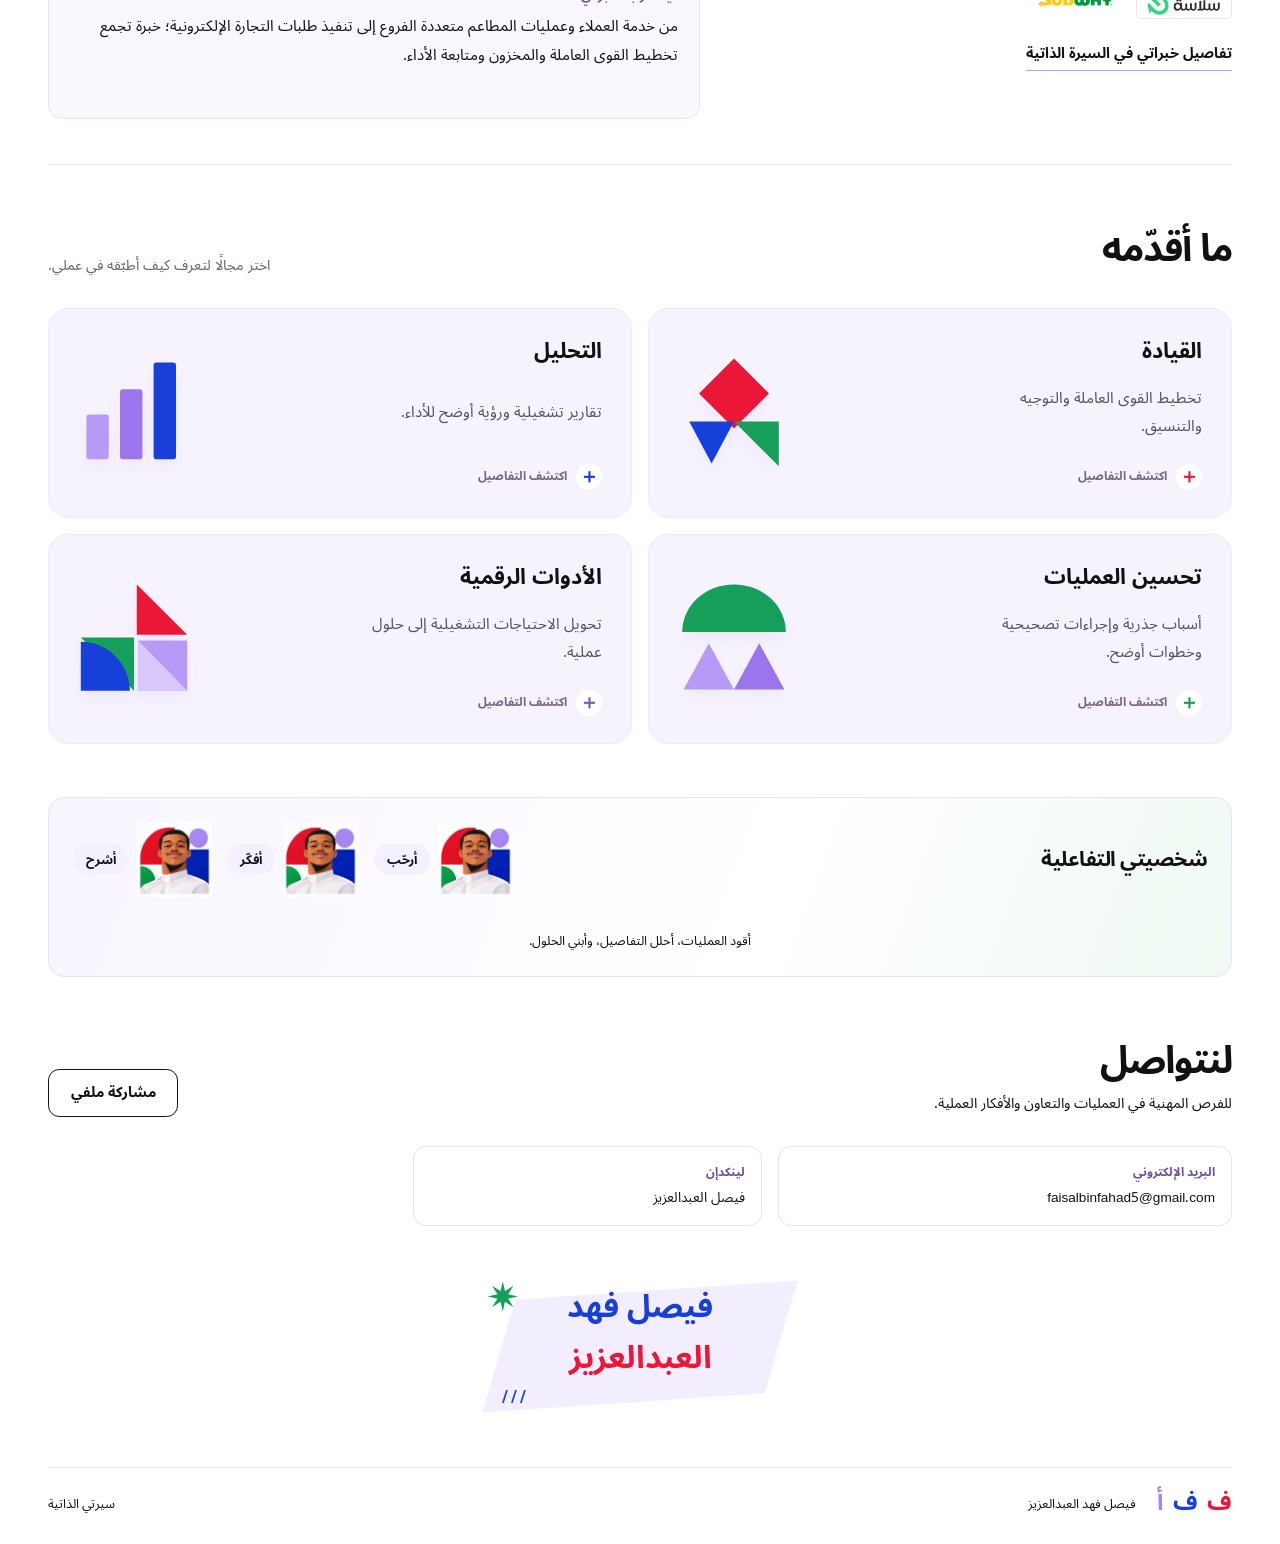
==== commit ce1b3187: "Redesign capabilities as responsive geometric compositions Add bilingual capability details and comp" ====
--- a/ar.html
+++ b/ar.html
@@ -1,8 +1,7 @@
-<!doctype html><html lang="ar" dir="rtl"><head><meta charset="utf-8"><meta name="viewport" content="width=device-width,initial-scale=1"><meta name="theme-color" content="#ffffff"><meta name="description" content="أقود العمليات، أحلل التفاصيل، وأبني الحلول. — تنفيذ الطلبات والمستودعات والخدمات اللوجستية والعمليات متعددة المواقع"><title>فيصل فهد العبدالعزيز | أعمالي</title><link rel="icon" href="favicon.svg" type="image/svg+xml"><link rel="stylesheet" href="style.css?v=20261126b"><link rel="stylesheet" href="projects.css?v=20261126b"><link rel="stylesheet" href="career.css?v=20261126c"></head><body data-page="portfolio"><a class="skip-link" href="#main">انتقل إلى المحتوى</a><div class="reading-progress" aria-hidden="true"><span></span></div><header class="site-header"><a class="brand" href="ar.html"><span class="arabic-mark" aria-label="ف ف أ"><b>ف</b><b>ف</b><b>أ</b></span><span>فيصل العبدالعزيز</span></a><nav aria-label="التنقل الرئيسي"><a href="ar.html" aria-current=page>أعمالي</a><a href="cv-ar.html" >السيرة الذاتية</a><a href="#contact">تواصل</a></nav><div class="header-tools"><a class="linkedin-quick" href="https://www.linkedin.com/in/faisal-alabdulaziz-5491b7277" target="_blank" rel="noopener noreferrer" aria-label="حسابي على لينكدإن"><svg viewBox="0 0 24 24" aria-hidden="true" fill="currentColor"><path d="M5.4 7.5a2 2 0 1 0 0-4 2 2 0 0 0 0 4ZM3.8 9h3.3v11H3.8V9Zm5.4 0h3.2v1.5c.6-1 1.6-1.8 3.4-1.8 3.5 0 4.2 2.2 4.2 5.1V20h-3.3v-5.5c0-1.3 0-3-1.9-3s-2.2 1.4-2.2 2.9V20H9.2V9Z"/></svg></a><button class="motion-toggle" aria-pressed="false" data-motion><span aria-hidden="true">◉</span><span>إيقاف الحركة</span></button><a class="language-toggle" href="en.html" lang="en" hreflang="en">English</a><button class="share-icon" data-share aria-label="مشاركة ملفي">＋</button></div></header><main id="main"><section class="hero container"><div class="hero-copy"><span class="name-star" aria-hidden="true">✷</span><p class="eyebrow">العمليات · التحليل · الأدوات الرقمية</p><h1 class="name-composition"><span>فيصل فهد</span><strong>العبدالعزيز</strong></h1><span class="name-stripes" aria-hidden="true"><i></i><i></i><i></i></span><p class="hero-tag">أقود العمليات، أحلل التفاصيل، وأبني الحلول.</p><div class="actions"><a class="button primary" href="#work">استكشف أعمالي</a><a class="button" href="cv-ar.html">سيرتي الذاتية</a></div></div><div class="hero-art"><img class="portrait" src="portrait.png" alt="فيصل فهد العبدالعزيز" fetchpriority="high"><span class="art-spark" aria-hidden="true">✦</span></div></section>
+<!doctype html><html lang="ar" dir="rtl"><head><meta charset="utf-8"><meta name="viewport" content="width=device-width,initial-scale=1"><meta name="theme-color" content="#ffffff"><meta name="description" content="أقود العمليات، أحلل التفاصيل، وأبني الحلول. — تنفيذ الطلبات والمستودعات والخدمات اللوجستية والعمليات متعددة المواقع"><title>فيصل فهد العبدالعزيز | أعمالي</title><link rel="icon" href="favicon.svg" type="image/svg+xml"><link rel="stylesheet" href="style.css?v=20261126b"><link rel="stylesheet" href="projects.css?v=20261126b"><link rel="stylesheet" href="career.css?v=20261126c"><link rel="stylesheet" href="capabilities.css?v=20261126e"></head><body data-page="portfolio"><a class="skip-link" href="#main">انتقل إلى المحتوى</a><div class="reading-progress" aria-hidden="true"><span></span></div><header class="site-header"><a class="brand" href="ar.html"><span class="arabic-mark" aria-label="ف ف أ"><b>ف</b><b>ف</b><b>أ</b></span><span>فيصل العبدالعزيز</span></a><nav aria-label="التنقل الرئيسي"><a href="ar.html" aria-current=page>أعمالي</a><a href="cv-ar.html" >السيرة الذاتية</a><a href="#contact">تواصل</a></nav><div class="header-tools"><a class="linkedin-quick" href="https://www.linkedin.com/in/faisal-alabdulaziz-5491b7277" target="_blank" rel="noopener noreferrer" aria-label="حسابي على لينكدإن"><svg viewBox="0 0 24 24" aria-hidden="true" fill="currentColor"><path d="M5.4 7.5a2 2 0 1 0 0-4 2 2 0 0 0 0 4ZM3.8 9h3.3v11H3.8V9Zm5.4 0h3.2v1.5c.6-1 1.6-1.8 3.4-1.8 3.5 0 4.2 2.2 4.2 5.1V20h-3.3v-5.5c0-1.3 0-3-1.9-3s-2.2 1.4-2.2 2.9V20H9.2V9Z"/></svg></a><button class="motion-toggle" aria-pressed="false" data-motion><span aria-hidden="true">◉</span><span>إيقاف الحركة</span></button><a class="language-toggle" href="en.html" lang="en" hreflang="en">English</a><button class="share-icon" data-share aria-label="مشاركة ملفي">＋</button></div></header><main id="main"><section class="hero container"><div class="hero-copy"><span class="name-star" aria-hidden="true">✷</span><p class="eyebrow">العمليات · التحليل · الأدوات الرقمية</p><h1 class="name-composition"><span>فيصل فهد</span><strong>العبدالعزيز</strong></h1><span class="name-stripes" aria-hidden="true"><i></i><i></i><i></i></span><p class="hero-tag">أقود العمليات، أحلل التفاصيل، وأبني الحلول.</p><div class="actions"><a class="button primary" href="#work">استكشف أعمالي</a><a class="button" href="cv-ar.html">سيرتي الذاتية</a></div></div><div class="hero-art"><img class="portrait" src="portrait.png" alt="فيصل فهد العبدالعزيز" fetchpriority="high"><span class="art-spark" aria-hidden="true">✦</span></div></section>
 <div class="container"><div class="manifesto" aria-label="أقود أحلل أبني"><span>أقود</span><span>أحلل</span><span>أبني</span><span class="arabic-mark" aria-label="ف ف أ"><b>ف</b><b>ف</b><b>أ</b></span></div></div>
 <section class="container section" id="work"><div class="section-heading"><h2>أبرز أعمالي</h2><p>حلول رقمية عملية من واقع التشغيل.</p></div><div class="projects-grid"><button class="project-card tone-0" data-project="0"><span class="project-card-brand"><span class="project-emblem"><img src="mueen-logo.png" width="72" height="72" alt="" loading="lazy"></span></span><span class="tag">التحليلات التشغيلية</span><h3>مُعين</h3><p>تحليل بيانات تأخر تجهيز الطلبات وإعداد تقارير الأسباب والإجراءات التشغيلية.</p><div class="demo-screen" aria-hidden="true"><div class="demo-top"><i></i><i></i><i></i></div><div class="demo-body"><aside></aside><div class="demo-content"><div class="demo-heading"></div><div class="chart"><i style="height:28%"></i><i style="height:52%"></i><i style="height:40%"></i><i style="height:76%"></i><i style="height:62%"></i><i style="height:91%"></i><i style="height:80%"></i></div><div class="chart-labels"><i></i><i></i><i></i></div></div></div></div><span class="project-action">استعرض المشروع<span>＋</span></span></button><button class="project-card tone-1" data-project="1"><span class="project-card-brand"><span class="project-emblem"><img src="merar-logo.png" width="72" height="72" alt="" loading="lazy"></span></span><span class="tag">تخطيط الورديات والعمليات</span><h3>مرّر</h3><p>جمع تخطيط الورديات والمتابعة التشغيلية اليومية في واجهة واحدة.</p><p class="project-credit">تطوير مشترك: فيصل فهد العبدالعزيز ومحمد الرشيد.</p><div class="demo-screen" aria-hidden="true"><div class="demo-top"><i></i><i></i><i></i></div><div class="demo-body"><aside></aside><div class="demo-content"><div class="demo-heading"></div><div class="schedule"><i style="grid-column:1/span 3;background:var(--lavender)"></i><i style="grid-column:3/span 3;background:var(--blue)"></i><i style="grid-column:2/span 4;background:var(--green)"></i><i style="grid-column:5/span 2;background:var(--lavender)"></i></div></div></div></div><span class="project-action">استعرض المشروع<span>＋</span></span></button><button class="project-card tone-2" data-project="2"><span class="project-card-brand"><span class="project-wordmark" aria-hidden="true">فصل</span></span><span class="tag">إثباتات الطلبات</span><h3>فصل</h3><p>تنظيم الشكاوى والإثباتات المرتبطة بالطلبات والأصناف.</p><div class="demo-screen" aria-hidden="true"><div class="demo-top"><i></i><i></i><i></i></div><div class="demo-body"><aside></aside><div class="demo-content"><div class="demo-heading"></div><div class="evidence"><div><span>✓</span><i></i><b></b></div><div><span>✓</span><i></i><b></b></div><div><span>✓</span><i></i><b></b></div></div></div></div></div><span class="project-action">استعرض المشروع<span>＋</span></span></button></div></section>
-<section class="container section project-showcase" id="project-showcase" aria-labelledby="case-title"><div class="section-heading"><div><p class="eyebrow">من واقع التشغيل</p><h2 id="case-title">المشاريع بالتفصيل</h2></div><p>اختر مشروعًا لتستعرض هويته وفكرته والتحدي الذي يعالجه.</p></div><div class="case-switcher" role="tablist" aria-label="اختر المشروع"><button class="case-tab" id="case-tab-0" role="tab" aria-controls="case-panel" aria-selected="true" tabindex="0" data-case-project="0"><img src="mueen-logo.png" alt="" width="48" height="48"><span>مُعين</span></button><button class="case-tab" id="case-tab-1" role="tab" aria-controls="case-panel" aria-selected="false" tabindex="-1" data-case-project="1"><img src="merar-logo.png" alt="" width="48" height="48"><span>مرّر</span></button><button class="case-tab" id="case-tab-2" role="tab" aria-controls="case-panel" aria-selected="false" tabindex="-1" data-case-project="2"><span>فصل</span></button></div><article id="case-panel" role="tabpanel" aria-labelledby="case-tab-0" tabindex="0" data-active-project="0"><div class="case-overview"><div class="case-preview"><div id="case-visual"></div><small>واجهة توضيحية · بيانات تجريبية</small></div><div class="case-intro"><div id="case-emblem" class="case-emblem"></div><span class="case-category" id="case-category"></span><h3 id="case-name"></h3><p id="case-description"></p><p class="project-credit" id="case-credit"></p><button class="button primary project-details-button" data-case-open><span>تفاصيل المشروع</span><svg viewBox="0 0 24 24" aria-hidden="true" fill="none" stroke="currentColor" stroke-width="1.8"><rect x="4" y="4" width="16" height="16" rx="4"/><path d="M8 9h8M8 13h6M8 17h4"/></svg></button></div></div><div class="case-stages"><section class="case-stage"><span class="stage-icon" aria-hidden="true">?</span><h4>التحدي</h4><p data-case-stage="0"></p></section><section class="case-stage"><span class="stage-icon" aria-hidden="true">◇</span><h4>الحل</h4><p data-case-stage="1"></p></section><section class="case-stage"><span class="stage-icon" aria-hidden="true">✓</span><h4>القيمة</h4><p data-case-stage="2"></p></section></div><section class="case-features"><h4>داخل المشروع</h4><ul id="case-features"></ul></section><p class="case-disclosure">نبذة عن المشروع. الواجهات المعروضة توضيحية؛ السجلات التشغيلية الخاصة غير منشورة.</p></article><p class="sr-only" id="case-selection-status" aria-live="polite"></p></section><section class="container section journey"><div class="journey-summary"><div class="section-heading"><h2>مسيرتي الشخصية</h2><p>من خدمة العملاء وعمليات المطاعم متعددة الفروع، إلى تنفيذ طلبات التجارة الإلكترونية وبناء الأدوات الرقمية العملية.</p></div><div class="career-employers" aria-label="من خبراتي المهنية"><span class="employer-logo salasa"><img src="salasa-logo.svg" alt="سلاسة" width="112" height="48" loading="lazy"></span><span class="employer-logo subway"><img src="subway-logo.png" alt="صب واي" width="124" height="25" loading="lazy"></span></div><a class="text-link" href="cv-ar.html#experience">تفاصيل خبراتي في السيرة الذاتية</a></div><div class="journey-interaction"><div class="journey-track" role="group" aria-label="مجالات مسيرتي"><button data-journey="0" aria-pressed="true"><span class="journey-shape shape-0" aria-hidden="true"></span><strong>العمليات</strong><span class="journey-caption">خدمة العملاء وتنفيذ الطلبات</span></button><button data-journey="1" aria-pressed="false"><span class="journey-shape shape-1" aria-hidden="true"></span><strong>الجودة</strong><span class="journey-caption">إدارة الفروع والمعايير</span></button><button data-journey="2" aria-pressed="false"><span class="journey-shape shape-2" aria-hidden="true"></span><strong>الأدوات الرقمية</strong><span class="journey-caption">حلول من واقع التشغيل</span></button></div><div class="journey-detail-box"><span class="journey-detail-label">كيف ترتبط خبراتي</span><p class="journey-detail" aria-live="polite"></p></div></div></section>
-<section class="container section"><div class="section-heading"><h2>ما أقدّمه</h2><p></p></div><div class="capabilities"><article class="capability"><span class="geom geom-0" aria-hidden="true"></span><h3>القيادة</h3><p>تخطيط القوى العاملة والتوجيه والتنسيق.</p></article><article class="capability"><span class="geom geom-1" aria-hidden="true"></span><h3>التحليل</h3><p>تقارير تشغيلية ورؤية أوضح للأداء.</p></article><article class="capability"><span class="geom geom-2" aria-hidden="true"></span><h3>تحسين العمليات</h3><p>أسباب جذرية وإجراءات تصحيحية وخطوات أوضح.</p></article><article class="capability"><span class="geom geom-3" aria-hidden="true"></span><h3>الأدوات الرقمية</h3><p>تحويل الاحتياجات التشغيلية إلى حلول عملية.</p></article></div></section>
-<section class="container character-strip"><h2>شخصيتي التفاعلية</h2><div class="states"><button class="state" data-state="0"><img src="portrait.png" alt="" loading="lazy"><span>أرحّب</span></button><button class="state" data-state="1"><img src="portrait.png" alt="" loading="lazy"><span>أفكّر</span></button><button class="state" data-state="2"><img src="portrait.png" alt="" loading="lazy"><span>أشرح</span></button></div><p id="character-message" aria-live="polite">أقود العمليات، أحلل التفاصيل، وأبني الحلول.</p></section></main><footer class="container section contact" id="contact"><div class="section-heading"><div><h2>لنتواصل</h2><p>للفرص المهنية في العمليات والتعاون والأفكار العملية.</p></div><button class="button" data-share>مشاركة ملفي</button></div><div class="contact-links"><a href="mailto:faisalbinfahad5@gmail.com"><small>البريد الإلكتروني</small><bdi>faisalbinfahad5@gmail.com</bdi></a><a href="https://www.linkedin.com/in/faisal-alabdulaziz-5491b7277" target="_blank" rel="noopener noreferrer"><small>لينكدإن</small>فيصل العبدالعزيز</a></div><div class="personal-seal" aria-hidden="true"><span class="seal-star">✷</span><b>فيصل فهد</b><strong>العبدالعزيز</strong><span class="seal-strokes">///</span></div><div class="footer-line"><span class="arabic-mark" aria-label="ف ف أ"><b>ف</b><b>ف</b><b>أ</b></span><span>فيصل فهد العبدالعزيز</span><a href="cv-ar.html">سيرتي الذاتية</a></div></footer>
+<section class="container section project-showcase" id="project-showcase" aria-labelledby="case-title"><div class="section-heading"><div><p class="eyebrow">من واقع التشغيل</p><h2 id="case-title">المشاريع بالتفصيل</h2></div><p>اختر مشروعًا لتستعرض هويته وفكرته والتحدي الذي يعالجه.</p></div><div class="case-switcher" role="tablist" aria-label="اختر المشروع"><button class="case-tab" id="case-tab-0" role="tab" aria-controls="case-panel" aria-selected="true" tabindex="0" data-case-project="0"><img src="mueen-logo.png" alt="" width="48" height="48"><span>مُعين</span></button><button class="case-tab" id="case-tab-1" role="tab" aria-controls="case-panel" aria-selected="false" tabindex="-1" data-case-project="1"><img src="merar-logo.png" alt="" width="48" height="48"><span>مرّر</span></button><button class="case-tab" id="case-tab-2" role="tab" aria-controls="case-panel" aria-selected="false" tabindex="-1" data-case-project="2"><span>فصل</span></button></div><article id="case-panel" role="tabpanel" aria-labelledby="case-tab-0" tabindex="0" data-active-project="0"><div class="case-overview"><div class="case-preview"><div id="case-visual"></div><small>واجهة توضيحية · بيانات تجريبية</small></div><div class="case-intro"><div id="case-emblem" class="case-emblem"></div><span class="case-category" id="case-category"></span><h3 id="case-name"></h3><p id="case-description"></p><p class="project-credit" id="case-credit"></p><button class="button primary project-details-button" data-case-open><span>تفاصيل المشروع</span><svg viewBox="0 0 24 24" aria-hidden="true" fill="none" stroke="currentColor" stroke-width="1.8"><rect x="4" y="4" width="16" height="16" rx="4"/><path d="M8 9h8M8 13h6M8 17h4"/></svg></button></div></div><div class="case-stages"><section class="case-stage"><span class="stage-icon" aria-hidden="true">?</span><h4>التحدي</h4><p data-case-stage="0"></p></section><section class="case-stage"><span class="stage-icon" aria-hidden="true">◇</span><h4>الحل</h4><p data-case-stage="1"></p></section><section class="case-stage"><span class="stage-icon" aria-hidden="true">✓</span><h4>القيمة</h4><p data-case-stage="2"></p></section></div><section class="case-features"><h4>داخل المشروع</h4><ul id="case-features"></ul></section><p class="case-disclosure">نبذة عن المشروع. الواجهات المعروضة توضيحية؛ السجلات التشغيلية الخاصة غير منشورة.</p></article><p class="sr-only" id="case-selection-status" aria-live="polite"></p></section><section class="container section journey"><div class="journey-summary"><div class="section-heading"><h2>مسيرتي الشخصية</h2><p>من خدمة العملاء وعمليات المطاعم متعددة الفروع، إلى تنفيذ طلبات التجارة الإلكترونية وبناء الأدوات الرقمية العملية.</p></div><div class="career-employers" aria-label="من خبراتي المهنية"><span class="employer-logo salasa"><img src="salasa-logo-light.svg" alt="سلاسة" width="112" height="48" loading="lazy"></span><span class="employer-logo subway"><img src="subway-logo.png" alt="صب واي" width="124" height="25" loading="lazy"></span></div><a class="text-link" href="cv-ar.html#experience">تفاصيل خبراتي في السيرة الذاتية</a></div><div class="journey-interaction"><div class="journey-track" role="group" aria-label="مجالات مسيرتي"><button data-journey="0" aria-pressed="true"><span class="journey-shape shape-0" aria-hidden="true"></span><strong>العمليات</strong><span class="journey-caption">خدمة العملاء وتنفيذ الطلبات</span></button><button data-journey="1" aria-pressed="false"><span class="journey-shape shape-1" aria-hidden="true"></span><strong>الجودة</strong><span class="journey-caption">إدارة الفروع والمعايير</span></button><button data-journey="2" aria-pressed="false"><span class="journey-shape shape-2" aria-hidden="true"></span><strong>الأدوات الرقمية</strong><span class="journey-caption">حلول من واقع التشغيل</span></button></div><div class="journey-detail-box"><span class="journey-detail-label">كيف ترتبط خبراتي</span><p class="journey-detail" aria-live="polite"></p></div></div></section>
+<section class="container section capabilities-section" aria-labelledby="capabilities-title"><div class="section-heading"><h2 id="capabilities-title">ما أقدّمه</h2><p>اختر مجالًا لتعرف كيف أطبّقه في عملي.</p></div><div class="capabilities"><button class="capability capability-0" id="capability-0" data-capability="0" aria-expanded="false" aria-controls="capability-panel"><svg class="capability-art" viewBox="0 0 80 82" aria-hidden="true"><path class="piece-red" d="M40 2 65 27 40 52 15 27Z" fill="#ec1737"/><path class="piece-blue" d="M8 47H40L24 77Z" fill="#173fd9"/><path class="piece-green" d="M40 47H72V79Z" fill="#159f5a"/></svg><h3>القيادة</h3><p>تخطيط القوى العاملة والتوجيه والتنسيق.</p><span class="capability-open"><span>اكتشف التفاصيل</span><span class="capability-plus" aria-hidden="true">＋</span></span></button><button class="capability capability-1" id="capability-1" data-capability="1" aria-expanded="false" aria-controls="capability-panel"><svg class="capability-art" viewBox="0 0 80 82" aria-hidden="true"><rect class="piece-lavender" x="6" y="42" width="16" height="32" rx="2" fill="#b69af6"/><rect class="piece-purple" x="30" y="24" width="16" height="50" rx="2" fill="#9c74ec"/><rect class="piece-blue" x="54" y="5" width="16" height="69" rx="2" fill="#173fd9"/></svg><h3>التحليل</h3><p>تقارير تشغيلية ورؤية أوضح للأداء.</p><span class="capability-open"><span>اكتشف التفاصيل</span><span class="capability-plus" aria-hidden="true">＋</span></span></button><button class="capability capability-2" id="capability-2" data-capability="2" aria-expanded="false" aria-controls="capability-panel"><svg class="capability-art" viewBox="0 0 80 82" aria-hidden="true"><path class="piece-green" d="M3 36a37 34 0 0 1 74 0Z" fill="#159f5a"/><path class="piece-lavender" d="M22 44 40 77H4Z" fill="#b69af6"/><path class="piece-purple" d="M58 44 76 77H40Z" fill="#9c74ec"/></svg><h3>تحسين العمليات</h3><p>أسباب جذرية وإجراءات تصحيحية وخطوات أوضح.</p><span class="capability-open"><span>اكتشف التفاصيل</span><span class="capability-plus" aria-hidden="true">＋</span></span></button><button class="capability capability-3" id="capability-3" data-capability="3" aria-expanded="false" aria-controls="capability-panel"><svg class="capability-art" viewBox="0 0 80 82" aria-hidden="true"><path class="piece-red" d="M42 2 78 38H42Z" fill="#ec1737"/><path class="piece-green" d="M2 40H40V78Z" fill="#159f5a"/><path class="piece-blue" d="M2 43a35 35 0 0 1 35 35H2Z" fill="#173fd9"/><path class="piece-lavender" d="M43 42H78V78H43Z" fill="#b69af6"/><path d="M43 42 78 78H43Z" fill="#d9c8fb"/></svg><h3>الأدوات الرقمية</h3><p>تحويل الاحتياجات التشغيلية إلى حلول عملية.</p><span class="capability-open"><span>اكتشف التفاصيل</span><span class="capability-plus" aria-hidden="true">＋</span></span></button></div><div class="capability-panel" id="capability-panel" role="region" aria-labelledby="capability-detail-title" hidden><div class="capability-panel-heading"><div><span class="capability-kicker">من خبرتي العملية</span><h3 id="capability-detail-title"></h3></div><button class="capability-dismiss" data-capability-close aria-label="إغلاق التفاصيل">×</button></div><p id="capability-detail-summary"></p><ul id="capability-detail-list"></ul><a class="text-link" id="capability-detail-link"></a></div></section><section class="container character-strip"><h2>شخصيتي التفاعلية</h2><div class="states"><button class="state" data-state="0"><img src="portrait.png" alt="" loading="lazy"><span>أرحّب</span></button><button class="state" data-state="1"><img src="portrait.png" alt="" loading="lazy"><span>أفكّر</span></button><button class="state" data-state="2"><img src="portrait.png" alt="" loading="lazy"><span>أشرح</span></button></div><p id="character-message" aria-live="polite">أقود العمليات، أحلل التفاصيل، وأبني الحلول.</p></section></main><footer class="container section contact" id="contact"><div class="section-heading"><div><h2>لنتواصل</h2><p>للفرص المهنية في العمليات والتعاون والأفكار العملية.</p></div><button class="button" data-share>مشاركة ملفي</button></div><div class="contact-links"><a href="mailto:faisalbinfahad5@gmail.com"><small>البريد الإلكتروني</small><bdi>faisalbinfahad5@gmail.com</bdi></a><a href="https://www.linkedin.com/in/faisal-alabdulaziz-5491b7277" target="_blank" rel="noopener noreferrer"><small>لينكدإن</small>فيصل العبدالعزيز</a></div><div class="personal-seal" aria-hidden="true"><span class="seal-star">✷</span><b>فيصل فهد</b><strong>العبدالعزيز</strong><span class="seal-strokes">///</span></div><div class="footer-line"><span class="arabic-mark" aria-label="ف ف أ"><b>ف</b><b>ف</b><b>أ</b></span><span>فيصل فهد العبدالعزيز</span><a href="cv-ar.html">سيرتي الذاتية</a></div></footer>
 <dialog id="project-dialog"><button class="dialog-close" data-close aria-label="إغلاق">×</button><div id="project-content"></div></dialog>
-<dialog id="share-dialog"><button class="dialog-close" data-close aria-label="إغلاق">×</button><h2>بداية تواصل جديد</h2><p>امسح الرمز لفتح ملف أعمالي، أو انسخ الرابط.</p><div id="qr-container"></div><p id="share-status" aria-live="polite"></p><input id="share-url" readonly aria-label="رابط ملف الأعمال" dir="ltr"><div class="share-actions"><button class="button primary" id="copy-link">نسخ الرابط</button><button class="button" id="native-share">مشاركة</button><a class="button" id="download-qr" href="Faisal_Portfolio_QR_ar.png" download>تحميل الرمز</a><a class="button" href="Faisal_Alabdulaziz.vcf" download>حفظ جهة الاتصال</a></div><p class="wallet-note">تحتاج سامسونج وليت إلى بطاقة متوافقة. هذا الرمز يفتح الموقع؛ إضافة بطاقة المحفظة لم تُجهّز بعد.</p></dialog><script id="site-data" type="application/json">{"projects": [["مُعين", "التحليلات التشغيلية", "تحليل بيانات تأخر تجهيز الطلبات وإعداد تقارير الأسباب والإجراءات التشغيلية.", "المراجعة اليدوية تحتاج وقتًا وتزيد صعوبة توحيد التقارير.", "مسار لرفع الملفات ومراجعة التأخير وتحديد الأسباب وتجهيز التقارير.", "رؤية أوضح للأداء ومسار مراجعة قابل للتكرار."], ["مرّر", "تخطيط الورديات والعمليات", "جمع تخطيط الورديات والمتابعة التشغيلية اليومية في واجهة واحدة.", "قد تتشتت معلومات الورديات والمتابعة التشغيلية بين مصادر مختلفة.", "مساحة منظمة لتخطيط الورديات والمعلومات التشغيلية.", "وضوح أكبر لتغطية الفريق والأولويات اليومية."], ["فصل", "إثباتات الطلبات", "تنظيم الشكاوى والإثباتات المرتبطة بالطلبات والأصناف.", "تحتاج شكاوى الطلبات إلى إثباتات واضحة ومتابعة منظمة.", "ربط معلومات الطلب والصنف بالإثباتات وحالة المراجعة.", "تسهيل مراجعة كل حالة والاحتفاظ بسجل منظم للمتابعة."]], "close": "إغلاق", "pnote": "نبذة عن المشروع. الواجهات المعروضة توضيحية؛ السجلات التشغيلية الخاصة غير منشورة.", "illustration": "واجهة توضيحية · بيانات تجريبية", "problem": "التحدي", "action": "الحل", "result": "القيمة", "copy": "نسخ الرابط", "copied": "تم نسخ الرابط", "copyfail": "انسخ هذا الرابط يدويًا", "wallet": "تحتاج سامسونج وليت إلى بطاقة متوافقة. هذا الرمز يفتح الموقع؛ إضافة بطاقة المحفظة لم تُجهّز بعد.", "unpublished": "يظهر رمز المشاركة الدائم بعد نشر الموقع. يمكنك حفظ جهة الاتصال الآن.", "sharetext": "امسح الرمز لفتح ملف أعمالي، أو انسخ الرابط.", "states": ["أرحّب", "أفكّر", "أشرح"], "tag": "أقود العمليات، أحلل التفاصيل، وأبني الحلول.", "lang": "ar", "credits": ["", "تطوير مشترك: فيصل فهد العبدالعزيز ومحمد الرشيد.", ""], "features": [["استيراد ملفات البيانات بصيغة جداول أو ملفات نصية.", "متابعة تأخر تجهيز الطلبات وتحليل بيانات التشغيل.", "تنظيم مراجعة الأسباب والإجراءات والتقارير."], ["استيراد الحضور وتصديره لمتابعة الفريق.", "تنظيم تخطيط الورديات والمتابعة اليومية.", "جمع معلومات التشغيل في مساحة عمل واحدة."], ["استيراد سجلات الشكاوى وتنظيمها حسب الطلب.", "ربط الأصناف والكميات بالأدلة والرد والإجراء.", "تجهيز ملفات المراجعة والتقارير مع الأدلة."]], "featuresTitle": "داخل المشروع", "logos": ["mueen-logo.png", "merar-logo.png", ""], "caseLabel": "المشروع المختار"}</script><script src="qrcode.js" defer></script><script src="app.js?v=20261126c" defer></script><button class="back-top" aria-label="العودة للأعلى" data-top>↑</button></body></html>+<dialog id="share-dialog"><button class="dialog-close" data-close aria-label="إغلاق">×</button><h2>بداية تواصل جديد</h2><p>امسح الرمز لفتح ملف أعمالي، أو انسخ الرابط.</p><div id="qr-container"></div><p id="share-status" aria-live="polite"></p><input id="share-url" readonly aria-label="رابط ملف الأعمال" dir="ltr"><div class="share-actions"><button class="button primary" id="copy-link">نسخ الرابط</button><button class="button" id="native-share">مشاركة</button><a class="button" id="download-qr" href="Faisal_Portfolio_QR_ar.png" download>تحميل الرمز</a><a class="button" href="Faisal_Alabdulaziz.vcf" download>حفظ جهة الاتصال</a></div><p class="wallet-note">تحتاج سامسونج وليت إلى بطاقة متوافقة. هذا الرمز يفتح الموقع؛ إضافة بطاقة المحفظة لم تُجهّز بعد.</p></dialog><script id="site-data" type="application/json">{"projects": [["مُعين", "التحليلات التشغيلية", "تحليل بيانات تأخر تجهيز الطلبات وإعداد تقارير الأسباب والإجراءات التشغيلية.", "المراجعة اليدوية تحتاج وقتًا وتزيد صعوبة توحيد التقارير.", "مسار لرفع الملفات ومراجعة التأخير وتحديد الأسباب وتجهيز التقارير.", "رؤية أوضح للأداء ومسار مراجعة قابل للتكرار."], ["مرّر", "تخطيط الورديات والعمليات", "جمع تخطيط الورديات والمتابعة التشغيلية اليومية في واجهة واحدة.", "قد تتشتت معلومات الورديات والمتابعة التشغيلية بين مصادر مختلفة.", "مساحة منظمة لتخطيط الورديات والمعلومات التشغيلية.", "وضوح أكبر لتغطية الفريق والأولويات اليومية."], ["فصل", "إثباتات الطلبات", "تنظيم الشكاوى والإثباتات المرتبطة بالطلبات والأصناف.", "تحتاج شكاوى الطلبات إلى إثباتات واضحة ومتابعة منظمة.", "ربط معلومات الطلب والصنف بالإثباتات وحالة المراجعة.", "تسهيل مراجعة كل حالة والاحتفاظ بسجل منظم للمتابعة."]], "close": "إغلاق", "pnote": "نبذة عن المشروع. الواجهات المعروضة توضيحية؛ السجلات التشغيلية الخاصة غير منشورة.", "illustration": "واجهة توضيحية · بيانات تجريبية", "problem": "التحدي", "action": "الحل", "result": "القيمة", "copy": "نسخ الرابط", "copied": "تم نسخ الرابط", "copyfail": "انسخ هذا الرابط يدويًا", "wallet": "تحتاج سامسونج وليت إلى بطاقة متوافقة. هذا الرمز يفتح الموقع؛ إضافة بطاقة المحفظة لم تُجهّز بعد.", "unpublished": "يظهر رمز المشاركة الدائم بعد نشر الموقع. يمكنك حفظ جهة الاتصال الآن.", "sharetext": "امسح الرمز لفتح ملف أعمالي، أو انسخ الرابط.", "states": ["أرحّب", "أفكّر", "أشرح"], "tag": "أقود العمليات، أحلل التفاصيل، وأبني الحلول.", "lang": "ar", "credits": ["", "تطوير مشترك: فيصل فهد العبدالعزيز ومحمد الرشيد.", ""], "features": [["استيراد ملفات البيانات بصيغة جداول أو ملفات نصية.", "متابعة تأخر تجهيز الطلبات وتحليل بيانات التشغيل.", "تنظيم مراجعة الأسباب والإجراءات والتقارير."], ["استيراد الحضور وتصديره لمتابعة الفريق.", "تنظيم تخطيط الورديات والمتابعة اليومية.", "جمع معلومات التشغيل في مساحة عمل واحدة."], ["استيراد سجلات الشكاوى وتنظيمها حسب الطلب.", "ربط الأصناف والكميات بالأدلة والرد والإجراء.", "تجهيز ملفات المراجعة والتقارير مع الأدلة."]], "featuresTitle": "داخل المشروع", "logos": ["mueen-logo.png", "merar-logo.png", ""], "caseLabel": "المشروع المختار", "capabilities": [{"title": "القيادة", "summary": "تخطيط القوى العاملة والتوجيه والتنسيق.", "details": ["تخطيط القوى العاملة وتوزيع المهام وتوجيه الفريق خلال الورديات.", "خبرة في إدارة فرق وفروع متعددة ومتابعة الأداء والتدريب."]}, {"title": "التحليل", "summary": "تقارير تشغيلية ورؤية أوضح للأداء.", "details": ["مراجعة مؤشرات الأداء والتقارير التشغيلية لتحديد الفروقات والأولويات.", "استخدام إكسل والجداول المحورية وباور كويري ولوحات الأداء."]}, {"title": "تحسين العمليات", "summary": "أسباب جذرية وإجراءات تصحيحية وخطوات أوضح.", "details": ["تحليل الأسباب الجذرية ومتابعة الإجراءات التصحيحية والوقائية.", "تنظيم إجراءات العمل ومراجعة الجودة والسلامة واتساق التنفيذ."]}, {"title": "الأدوات الرقمية", "summary": "تحويل الاحتياجات التشغيلية إلى حلول عملية.", "details": ["مُعين للتحليلات التشغيلية، وفصل لتنظيم الشكاوى وإثباتات الطلبات.", "مرّر لتخطيط الورديات والمتابعة، بتطوير مشترك مع محمد الرشيد."]}], "capabilityCV": "اطّلع على خبراتي", "capabilityProjects": "استكشف مشاريعي"}</script><script src="qrcode.js" defer></script><script src="app.js?v=20261126e" defer></script><button class="back-top" aria-label="العودة للأعلى" data-top>↑</button></body></html>
--- a/capabilities.css
+++ b/capabilities.css
@@ -0,0 +1,24 @@
+/* Personal geometric capability system; compact on every screen. */
+.employer-logo.salasa,.career-employers .employer-logo.salasa{background:#fff;border:1px solid #e9e5ef;box-shadow:none}
+.capabilities-section .section-heading{align-items:end;margin-bottom:1.8rem}.capabilities-section .section-heading>p{color:#6c6078;font-size:.9rem;max-width:26rem}
+.capabilities{display:grid;grid-template-columns:repeat(2,minmax(0,1fr));gap:1rem}
+.capabilities .capability{--cap-accent:#ec1737;--cap-tint:#fff5f7;display:grid;grid-template-columns:minmax(0,1fr) 112px;grid-template-rows:auto 1fr auto;column-gap:1.5rem;position:relative;text-align:start;align-items:center;overflow:hidden;background:#f7f3fd;border:1px solid #eee7f7;border-radius:20px;padding:1.7rem 1.8rem;min-height:210px;color:var(--ink);font:inherit;transition:background .25s,border-color .25s,transform .25s,box-shadow .25s}
+.capabilities .capability-1{--cap-accent:#173fd9;--cap-tint:#f0f3ff}.capabilities .capability-2{--cap-accent:#159f5a;--cap-tint:#effaf3}.capabilities .capability-3{--cap-accent:#8056be;--cap-tint:#f3edff}
+.capability-art{grid-column:2;grid-row:1/4;width:112px;height:116px;overflow:visible;filter:drop-shadow(0 9px 7px #4322830b);transition:transform .35s}
+.capability-art>*{transform-box:fill-box;transform-origin:center;transition:transform .35s cubic-bezier(.2,.7,.2,1)}
+.capabilities .capability h3{grid-column:1;grid-row:1;font-size:1.35rem;line-height:1.45;letter-spacing:0;margin:0 0 .6rem}
+.capabilities .capability p{grid-column:1;grid-row:2;font-size:.95rem;line-height:1.85;margin:0;color:#554d60;max-width:26ch}
+.capability-open{grid-column:1;grid-row:3;display:flex;align-items:center;gap:.6rem;margin-top:1rem;color:#766388;font-size:.75rem;font-weight:700}
+.capability-plus{display:grid;place-items:center;width:26px;height:26px;border-radius:50%;background:#fff;color:var(--cap-accent);font-size:1.25rem;line-height:1;order:-1;transition:transform .25s}
+.capabilities .capability:hover{background:var(--cap-tint);transform:translateY(-3px);border-color:var(--cap-accent);box-shadow:0 12px 30px #32214c09}
+.capabilities .capability[aria-expanded=true]{background:var(--cap-tint);border-color:var(--cap-accent);box-shadow:inset 0 -3px var(--cap-accent)}
+.capability[aria-expanded=true] .capability-plus{transform:rotate(45deg)}
+.capability:hover .piece-red{transform:translateY(-4px) rotate(7deg)}.capability:hover .piece-green{transform:translateY(3px) rotate(-5deg)}.capability:hover .piece-blue{transform:translateY(-3px)}.capability:hover .piece-purple{transform:scaleY(1.08)}
+.capability:focus-visible{outline:3px solid var(--cap-accent);outline-offset:4px}
+.capability-panel[hidden]{display:none}.capability-panel{--panel-accent:#ec1737;margin-top:1.2rem;padding:1.6rem 2rem;border:1px solid var(--line);border-inline-start:4px solid var(--panel-accent);border-radius:1rem;background:#fcfaff;box-shadow:0 8px 28px #30204406;animation:panel-in .25s ease both}.capability-panel[data-active-capability="1"]{--panel-accent:#173fd9}.capability-panel[data-active-capability="2"]{--panel-accent:#16824d}.capability-panel[data-active-capability="3"]{--panel-accent:#8056be}.capability-panel-heading{display:flex;justify-content:space-between;align-items:center;gap:1rem}.capability-kicker{font-size:.8rem;font-weight:700;color:#6c538a}.capability-panel h3{font-size:1.4rem;margin:.35rem 0 .7rem;color:var(--panel-accent)}.capability-dismiss{display:grid;place-items:center;flex-shrink:0;width:40px;height:40px;border:1px solid #e7dff2;border-radius:50%;background:white;font-size:1.5rem}.capability-panel>p{font-size:.95rem;line-height:1.9}.capability-panel ul{display:grid;grid-template-columns:1fr 1fr;gap:1rem 2rem;margin:1rem 0 1.3rem;padding-inline-start:1.3rem}.capability-panel li{font-size:.95rem;line-height:1.9}.capability-panel li::marker{color:var(--panel-accent)}.capability-panel .text-link{color:var(--panel-accent);font-size:.9rem}.capability:focus-visible{outline-color:var(--cap-accent)}
+
+@media(max-width:760px){.capabilities-section .section-heading{display:block}.capabilities-section .section-heading>p{margin-top:.5rem}.capabilities{grid-template-columns:1fr;gap:.75rem}.capabilities .capability{grid-template-columns:minmax(0,1fr) 88px;column-gap:1.2rem;min-height:172px;padding:1.25rem 1.4rem;border-radius:18px}.capability-art{width:88px;height:92px}.capabilities .capability h3{font-size:1.2rem;margin-bottom:.35rem}.capabilities .capability p{font-size:.9rem;line-height:1.8;max-width:30ch}.capability-open{margin-top:.65rem;font-size:.72rem}.capability-panel{padding:1.2rem;margin-top:.75rem}.capability-panel ul{display:block}.capability-panel li{margin-bottom:.7rem}.capability-panel h3{font-size:1.2rem}}
+@media(max-width:360px){.capabilities .capability{grid-template-columns:minmax(0,1fr) 70px;column-gap:.8rem;padding:1.1rem;min-height:164px}.capability-art{width:70px;height:74px}.capabilities .capability h3{font-size:1.1rem}.capabilities .capability p{font-size:.85rem}}
+@media(prefers-reduced-motion:reduce){.capabilities .capability,.capability-art>*{transition:none}.capability-art>*{transform:none!important}.capabilities .capability:hover{transform:none}}
+@media print{.capabilities .capability{break-inside:avoid;background:white}.capability-open,.capability-panel{display:none!important}}
+.capability-panel{scroll-margin-top:12rem}
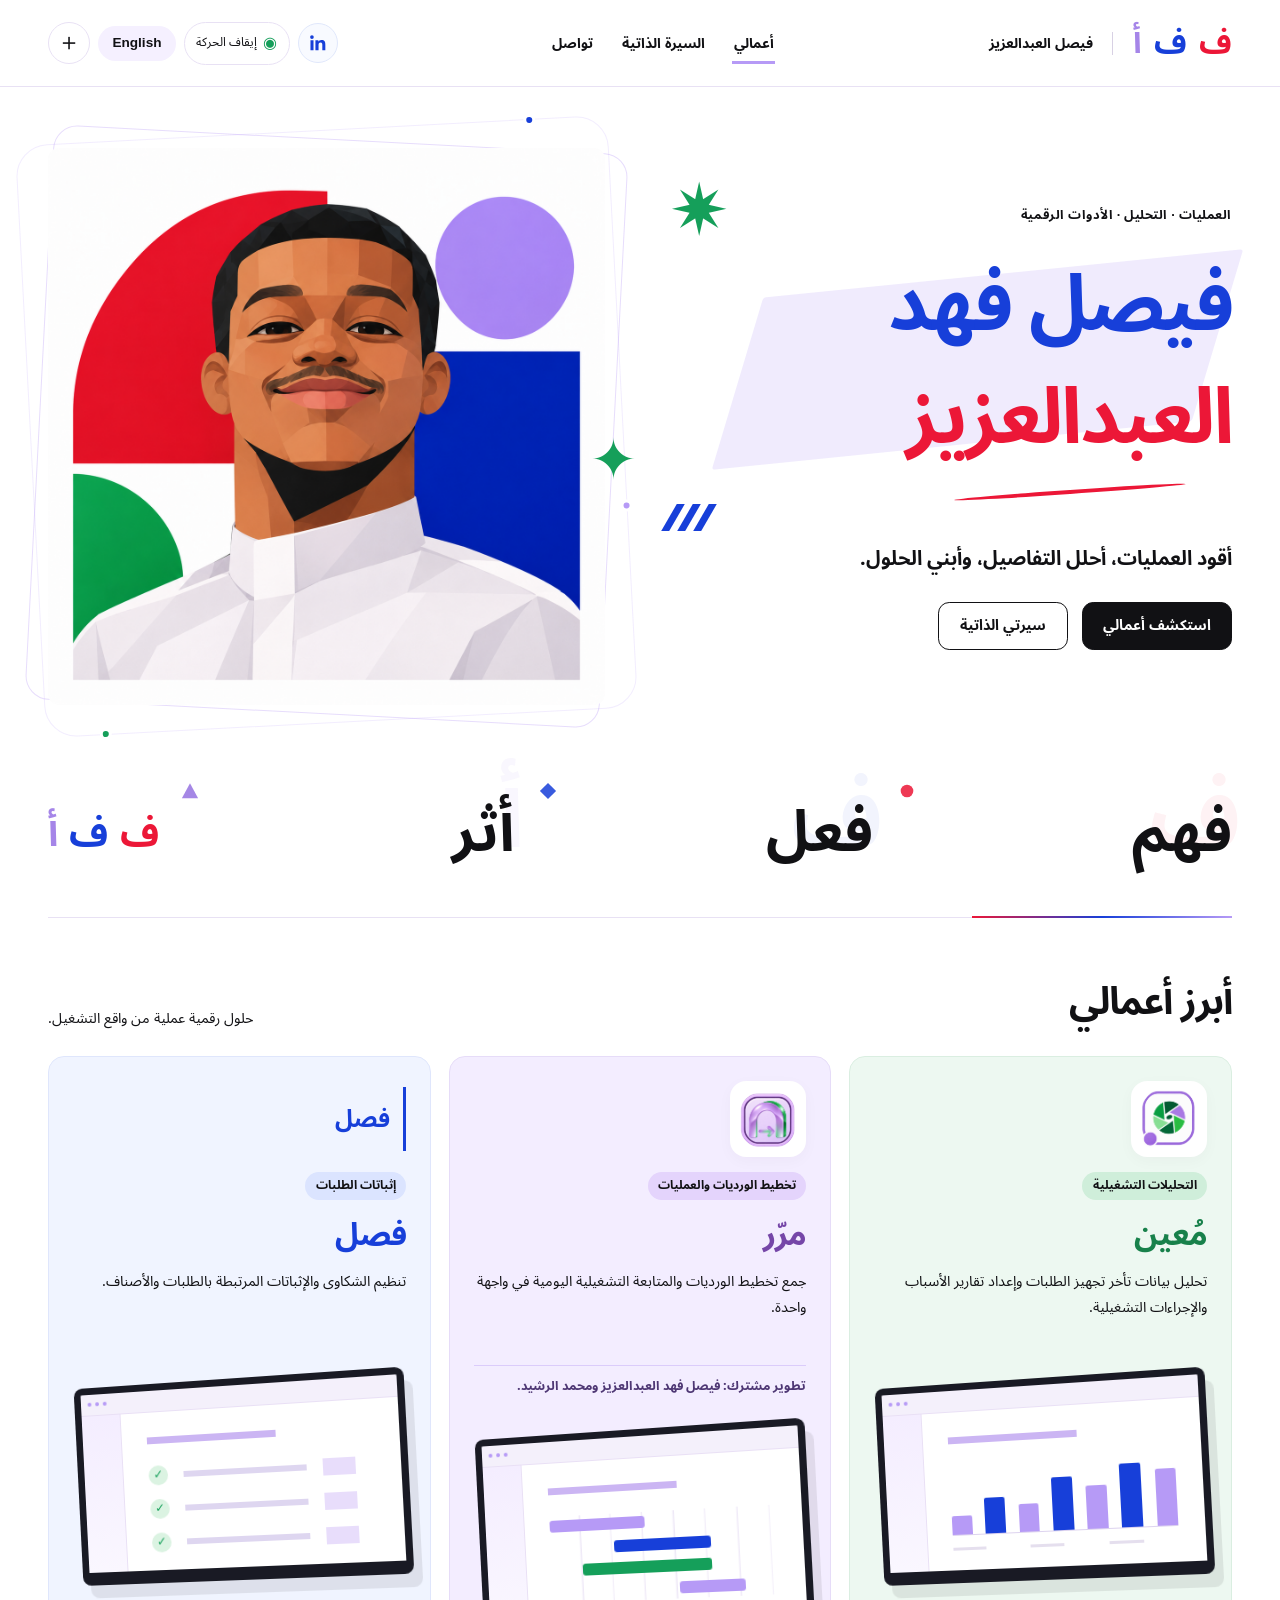
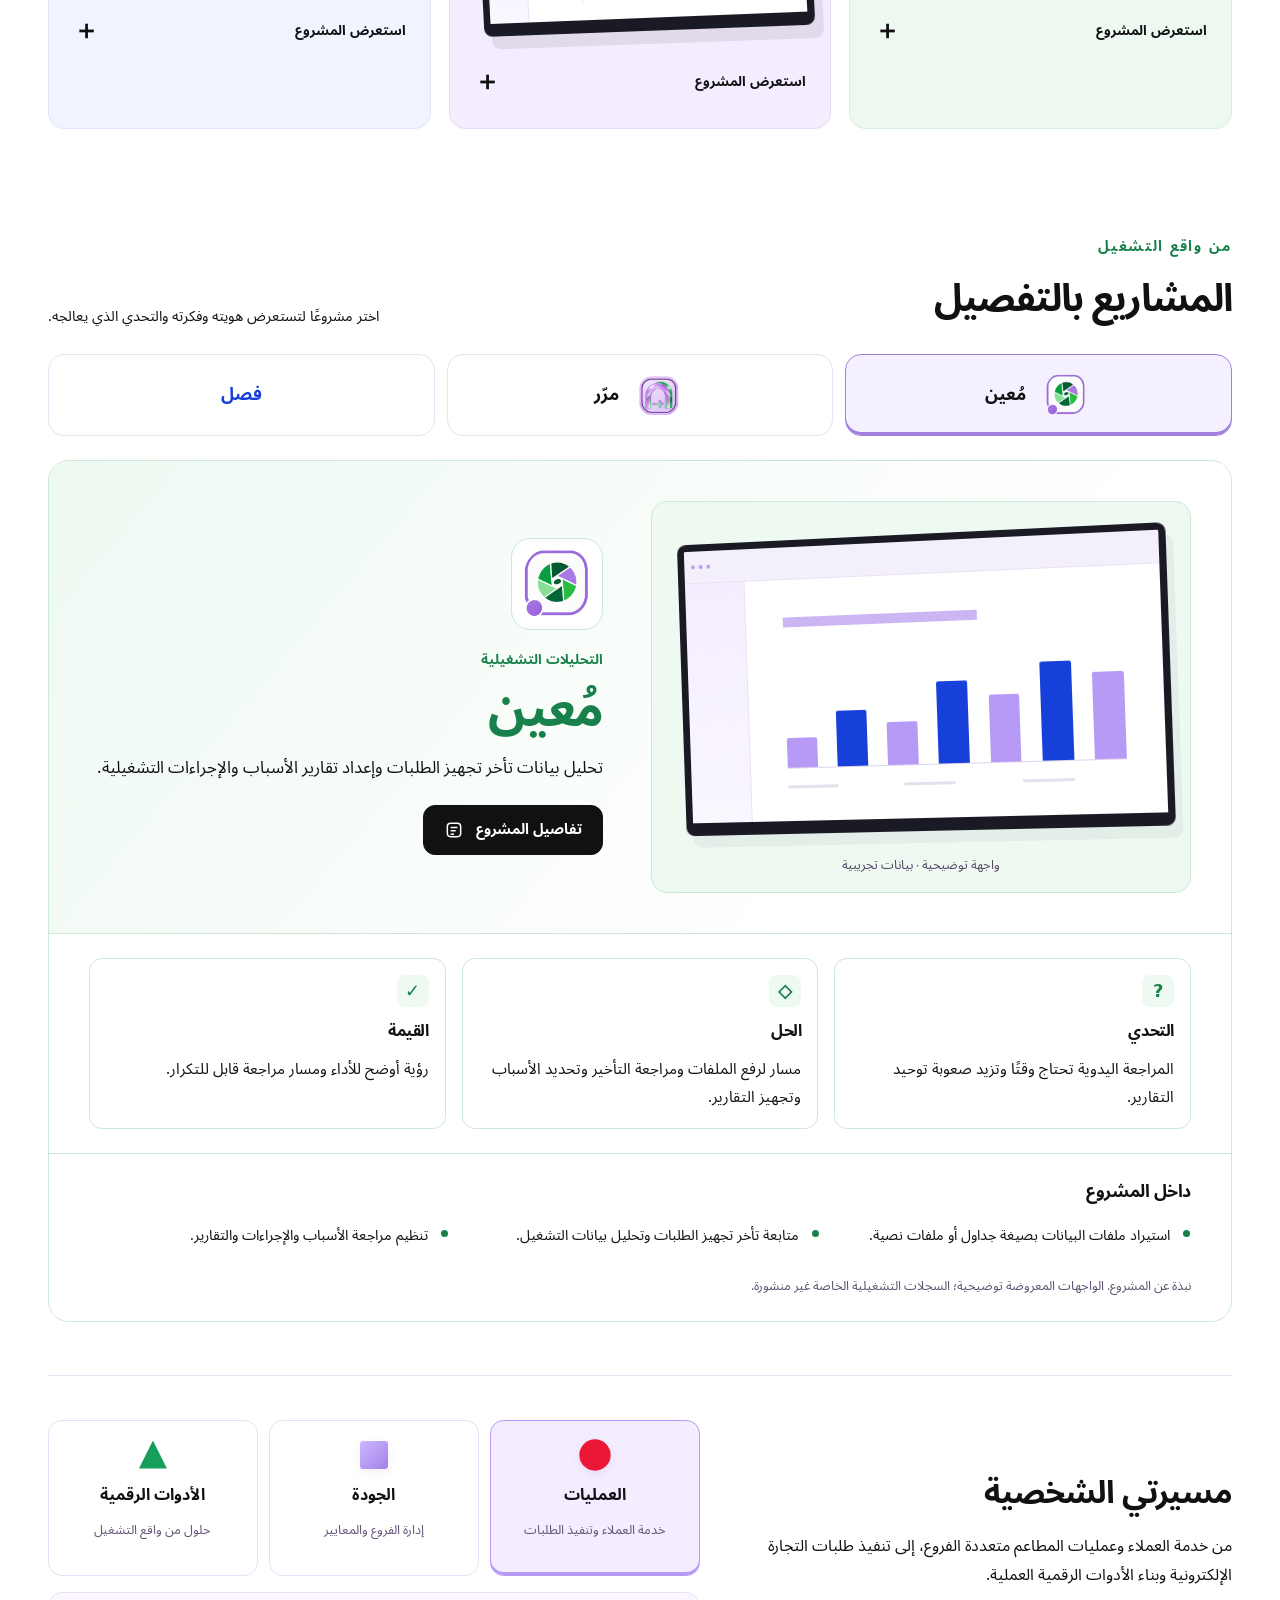
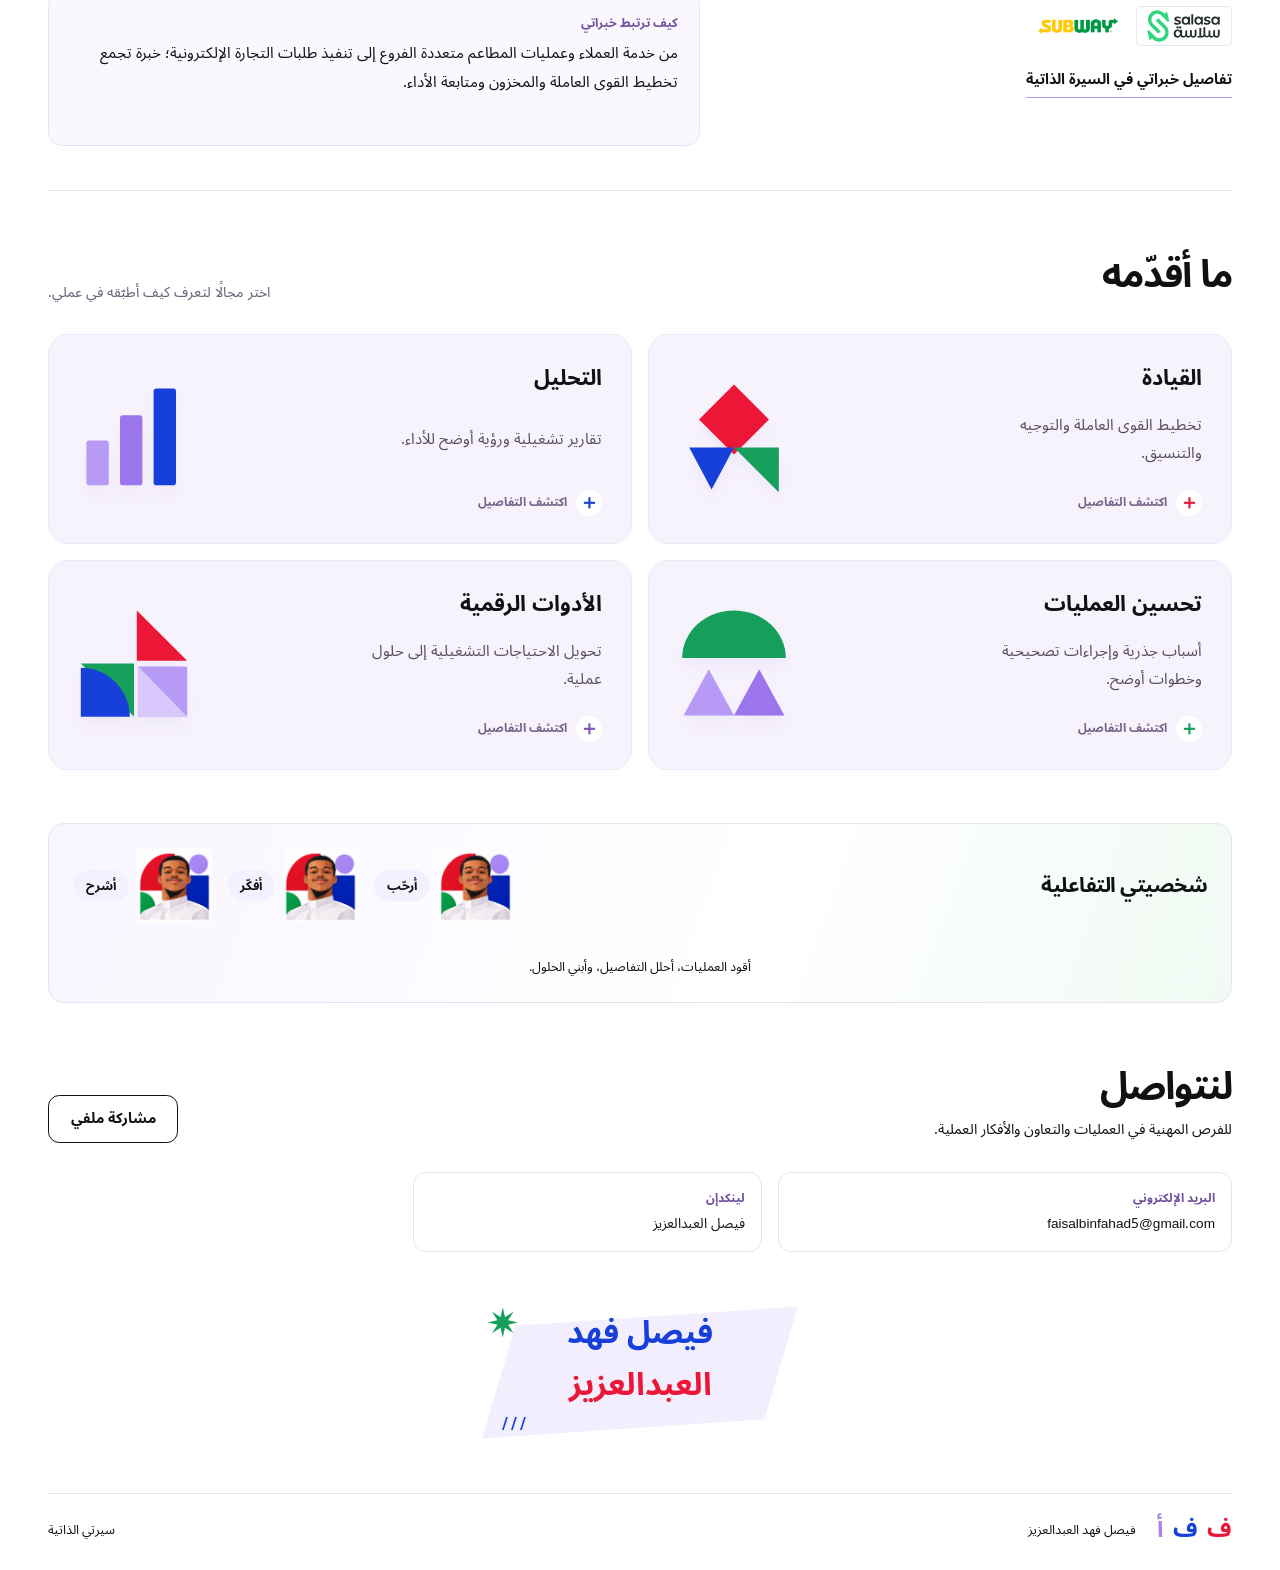
==== commit 9a2f80f1: "Introduce FFA identity ribbon and refined motion Use FOCUS / FIX / ADVANCE and فهم / فعل / أثر. Add " ====
--- a/ar.html
+++ b/ar.html
@@ -1,7 +1,7 @@
-<!doctype html><html lang="ar" dir="rtl"><head><meta charset="utf-8"><meta name="viewport" content="width=device-width,initial-scale=1"><meta name="theme-color" content="#ffffff"><meta name="description" content="أقود العمليات، أحلل التفاصيل، وأبني الحلول. — تنفيذ الطلبات والمستودعات والخدمات اللوجستية والعمليات متعددة المواقع"><title>فيصل فهد العبدالعزيز | أعمالي</title><link rel="icon" href="favicon.svg" type="image/svg+xml"><link rel="stylesheet" href="style.css?v=20261126b"><link rel="stylesheet" href="projects.css?v=20261126b"><link rel="stylesheet" href="career.css?v=20261126c"><link rel="stylesheet" href="capabilities.css?v=20261126e"></head><body data-page="portfolio"><a class="skip-link" href="#main">انتقل إلى المحتوى</a><div class="reading-progress" aria-hidden="true"><span></span></div><header class="site-header"><a class="brand" href="ar.html"><span class="arabic-mark" aria-label="ف ف أ"><b>ف</b><b>ف</b><b>أ</b></span><span>فيصل العبدالعزيز</span></a><nav aria-label="التنقل الرئيسي"><a href="ar.html" aria-current=page>أعمالي</a><a href="cv-ar.html" >السيرة الذاتية</a><a href="#contact">تواصل</a></nav><div class="header-tools"><a class="linkedin-quick" href="https://www.linkedin.com/in/faisal-alabdulaziz-5491b7277" target="_blank" rel="noopener noreferrer" aria-label="حسابي على لينكدإن"><svg viewBox="0 0 24 24" aria-hidden="true" fill="currentColor"><path d="M5.4 7.5a2 2 0 1 0 0-4 2 2 0 0 0 0 4ZM3.8 9h3.3v11H3.8V9Zm5.4 0h3.2v1.5c.6-1 1.6-1.8 3.4-1.8 3.5 0 4.2 2.2 4.2 5.1V20h-3.3v-5.5c0-1.3 0-3-1.9-3s-2.2 1.4-2.2 2.9V20H9.2V9Z"/></svg></a><button class="motion-toggle" aria-pressed="false" data-motion><span aria-hidden="true">◉</span><span>إيقاف الحركة</span></button><a class="language-toggle" href="en.html" lang="en" hreflang="en">English</a><button class="share-icon" data-share aria-label="مشاركة ملفي">＋</button></div></header><main id="main"><section class="hero container"><div class="hero-copy"><span class="name-star" aria-hidden="true">✷</span><p class="eyebrow">العمليات · التحليل · الأدوات الرقمية</p><h1 class="name-composition"><span>فيصل فهد</span><strong>العبدالعزيز</strong></h1><span class="name-stripes" aria-hidden="true"><i></i><i></i><i></i></span><p class="hero-tag">أقود العمليات، أحلل التفاصيل، وأبني الحلول.</p><div class="actions"><a class="button primary" href="#work">استكشف أعمالي</a><a class="button" href="cv-ar.html">سيرتي الذاتية</a></div></div><div class="hero-art"><img class="portrait" src="portrait.png" alt="فيصل فهد العبدالعزيز" fetchpriority="high"><span class="art-spark" aria-hidden="true">✦</span></div></section>
-<div class="container"><div class="manifesto" aria-label="أقود أحلل أبني"><span>أقود</span><span>أحلل</span><span>أبني</span><span class="arabic-mark" aria-label="ف ف أ"><b>ف</b><b>ف</b><b>أ</b></span></div></div>
+<!doctype html><html lang="ar" dir="rtl"><head><meta charset="utf-8"><meta name="viewport" content="width=device-width,initial-scale=1"><meta name="theme-color" content="#ffffff"><meta name="description" content="أقود العمليات، أحلل التفاصيل، وأبني الحلول. — تنفيذ الطلبات والمستودعات والخدمات اللوجستية والعمليات متعددة المواقع"><title>فيصل فهد العبدالعزيز | أعمالي</title><link rel="icon" href="favicon.svg" type="image/svg+xml"><link rel="stylesheet" href="style.css?v=20261126b"><link rel="stylesheet" href="projects.css?v=20261126b"><link rel="stylesheet" href="career.css?v=20261126c"><link rel="stylesheet" href="capabilities.css?v=20261126e"><link rel="stylesheet" href="identity-motion.css?v=20261126f"></head><body data-page="portfolio"><a class="skip-link" href="#main">انتقل إلى المحتوى</a><div class="reading-progress" aria-hidden="true"><span></span></div><header class="site-header"><a class="brand" href="ar.html"><span class="arabic-mark" aria-label="ف ف أ"><b>ف</b><b>ف</b><b>أ</b></span><span>فيصل العبدالعزيز</span></a><nav aria-label="التنقل الرئيسي"><a href="ar.html" aria-current=page>أعمالي</a><a href="cv-ar.html" >السيرة الذاتية</a><a href="#contact">تواصل</a></nav><div class="header-tools"><a class="linkedin-quick" href="https://www.linkedin.com/in/faisal-alabdulaziz-5491b7277" target="_blank" rel="noopener noreferrer" aria-label="حسابي على لينكدإن"><svg viewBox="0 0 24 24" aria-hidden="true" fill="currentColor"><path d="M5.4 7.5a2 2 0 1 0 0-4 2 2 0 0 0 0 4ZM3.8 9h3.3v11H3.8V9Zm5.4 0h3.2v1.5c.6-1 1.6-1.8 3.4-1.8 3.5 0 4.2 2.2 4.2 5.1V20h-3.3v-5.5c0-1.3 0-3-1.9-3s-2.2 1.4-2.2 2.9V20H9.2V9Z"/></svg></a><button class="motion-toggle" aria-pressed="false" data-motion><span aria-hidden="true">◉</span><span>إيقاف الحركة</span></button><a class="language-toggle" href="en.html" lang="en" hreflang="en">English</a><button class="share-icon" data-share aria-label="مشاركة ملفي">＋</button></div></header><main id="main"><section class="hero container"><div class="hero-copy"><span class="name-star" aria-hidden="true">✷</span><p class="eyebrow">العمليات · التحليل · الأدوات الرقمية</p><h1 class="name-composition"><span>فيصل فهد</span><strong>العبدالعزيز</strong></h1><span class="name-stripes" aria-hidden="true"><i></i><i></i><i></i></span><p class="hero-tag">أقود العمليات، أحلل التفاصيل، وأبني الحلول.</p><div class="actions"><a class="button primary" href="#work">استكشف أعمالي</a><a class="button" href="cv-ar.html">سيرتي الذاتية</a></div></div><div class="hero-art"><img class="portrait" src="portrait.png" alt="فيصل فهد العبدالعزيز" fetchpriority="high"><span class="identity-orbit" aria-hidden="true"><i></i><i></i><i></i></span><span class="art-spark" aria-hidden="true">✦</span></div></section>
+<div class="container"><div class="manifesto identity-ribbon" aria-label="فهم · فعل · أثر"><span class="identity-word identity-word-0"><span class="identity-glyph" aria-hidden="true">ف</span><span class="identity-label">فهم</span><svg class="identity-shape" viewBox="0 0 40 40" aria-hidden="true"><circle cx="20" cy="20" r="14"/></svg></span><span class="identity-word identity-word-1"><span class="identity-glyph" aria-hidden="true">ف</span><span class="identity-label">فعل</span><svg class="identity-shape" viewBox="0 0 40 40" aria-hidden="true"><path d="M20 2 38 20 20 38 2 20Z"/></svg></span><span class="identity-word identity-word-2"><span class="identity-glyph" aria-hidden="true">أ</span><span class="identity-label">أثر</span><svg class="identity-shape" viewBox="0 0 40 40" aria-hidden="true"><path d="M20 3 38 36H2Z"/></svg></span><span class="arabic-mark" aria-label="ف ف أ"><b>ف</b><b>ف</b><b>أ</b></span></div></div>
 <section class="container section" id="work"><div class="section-heading"><h2>أبرز أعمالي</h2><p>حلول رقمية عملية من واقع التشغيل.</p></div><div class="projects-grid"><button class="project-card tone-0" data-project="0"><span class="project-card-brand"><span class="project-emblem"><img src="mueen-logo.png" width="72" height="72" alt="" loading="lazy"></span></span><span class="tag">التحليلات التشغيلية</span><h3>مُعين</h3><p>تحليل بيانات تأخر تجهيز الطلبات وإعداد تقارير الأسباب والإجراءات التشغيلية.</p><div class="demo-screen" aria-hidden="true"><div class="demo-top"><i></i><i></i><i></i></div><div class="demo-body"><aside></aside><div class="demo-content"><div class="demo-heading"></div><div class="chart"><i style="height:28%"></i><i style="height:52%"></i><i style="height:40%"></i><i style="height:76%"></i><i style="height:62%"></i><i style="height:91%"></i><i style="height:80%"></i></div><div class="chart-labels"><i></i><i></i><i></i></div></div></div></div><span class="project-action">استعرض المشروع<span>＋</span></span></button><button class="project-card tone-1" data-project="1"><span class="project-card-brand"><span class="project-emblem"><img src="merar-logo.png" width="72" height="72" alt="" loading="lazy"></span></span><span class="tag">تخطيط الورديات والعمليات</span><h3>مرّر</h3><p>جمع تخطيط الورديات والمتابعة التشغيلية اليومية في واجهة واحدة.</p><p class="project-credit">تطوير مشترك: فيصل فهد العبدالعزيز ومحمد الرشيد.</p><div class="demo-screen" aria-hidden="true"><div class="demo-top"><i></i><i></i><i></i></div><div class="demo-body"><aside></aside><div class="demo-content"><div class="demo-heading"></div><div class="schedule"><i style="grid-column:1/span 3;background:var(--lavender)"></i><i style="grid-column:3/span 3;background:var(--blue)"></i><i style="grid-column:2/span 4;background:var(--green)"></i><i style="grid-column:5/span 2;background:var(--lavender)"></i></div></div></div></div><span class="project-action">استعرض المشروع<span>＋</span></span></button><button class="project-card tone-2" data-project="2"><span class="project-card-brand"><span class="project-wordmark" aria-hidden="true">فصل</span></span><span class="tag">إثباتات الطلبات</span><h3>فصل</h3><p>تنظيم الشكاوى والإثباتات المرتبطة بالطلبات والأصناف.</p><div class="demo-screen" aria-hidden="true"><div class="demo-top"><i></i><i></i><i></i></div><div class="demo-body"><aside></aside><div class="demo-content"><div class="demo-heading"></div><div class="evidence"><div><span>✓</span><i></i><b></b></div><div><span>✓</span><i></i><b></b></div><div><span>✓</span><i></i><b></b></div></div></div></div></div><span class="project-action">استعرض المشروع<span>＋</span></span></button></div></section>
 <section class="container section project-showcase" id="project-showcase" aria-labelledby="case-title"><div class="section-heading"><div><p class="eyebrow">من واقع التشغيل</p><h2 id="case-title">المشاريع بالتفصيل</h2></div><p>اختر مشروعًا لتستعرض هويته وفكرته والتحدي الذي يعالجه.</p></div><div class="case-switcher" role="tablist" aria-label="اختر المشروع"><button class="case-tab" id="case-tab-0" role="tab" aria-controls="case-panel" aria-selected="true" tabindex="0" data-case-project="0"><img src="mueen-logo.png" alt="" width="48" height="48"><span>مُعين</span></button><button class="case-tab" id="case-tab-1" role="tab" aria-controls="case-panel" aria-selected="false" tabindex="-1" data-case-project="1"><img src="merar-logo.png" alt="" width="48" height="48"><span>مرّر</span></button><button class="case-tab" id="case-tab-2" role="tab" aria-controls="case-panel" aria-selected="false" tabindex="-1" data-case-project="2"><span>فصل</span></button></div><article id="case-panel" role="tabpanel" aria-labelledby="case-tab-0" tabindex="0" data-active-project="0"><div class="case-overview"><div class="case-preview"><div id="case-visual"></div><small>واجهة توضيحية · بيانات تجريبية</small></div><div class="case-intro"><div id="case-emblem" class="case-emblem"></div><span class="case-category" id="case-category"></span><h3 id="case-name"></h3><p id="case-description"></p><p class="project-credit" id="case-credit"></p><button class="button primary project-details-button" data-case-open><span>تفاصيل المشروع</span><svg viewBox="0 0 24 24" aria-hidden="true" fill="none" stroke="currentColor" stroke-width="1.8"><rect x="4" y="4" width="16" height="16" rx="4"/><path d="M8 9h8M8 13h6M8 17h4"/></svg></button></div></div><div class="case-stages"><section class="case-stage"><span class="stage-icon" aria-hidden="true">?</span><h4>التحدي</h4><p data-case-stage="0"></p></section><section class="case-stage"><span class="stage-icon" aria-hidden="true">◇</span><h4>الحل</h4><p data-case-stage="1"></p></section><section class="case-stage"><span class="stage-icon" aria-hidden="true">✓</span><h4>القيمة</h4><p data-case-stage="2"></p></section></div><section class="case-features"><h4>داخل المشروع</h4><ul id="case-features"></ul></section><p class="case-disclosure">نبذة عن المشروع. الواجهات المعروضة توضيحية؛ السجلات التشغيلية الخاصة غير منشورة.</p></article><p class="sr-only" id="case-selection-status" aria-live="polite"></p></section><section class="container section journey"><div class="journey-summary"><div class="section-heading"><h2>مسيرتي الشخصية</h2><p>من خدمة العملاء وعمليات المطاعم متعددة الفروع، إلى تنفيذ طلبات التجارة الإلكترونية وبناء الأدوات الرقمية العملية.</p></div><div class="career-employers" aria-label="من خبراتي المهنية"><span class="employer-logo salasa"><img src="salasa-logo-light.svg" alt="سلاسة" width="112" height="48" loading="lazy"></span><span class="employer-logo subway"><img src="subway-logo.png" alt="صب واي" width="124" height="25" loading="lazy"></span></div><a class="text-link" href="cv-ar.html#experience">تفاصيل خبراتي في السيرة الذاتية</a></div><div class="journey-interaction"><div class="journey-track" role="group" aria-label="مجالات مسيرتي"><button data-journey="0" aria-pressed="true"><span class="journey-shape shape-0" aria-hidden="true"></span><strong>العمليات</strong><span class="journey-caption">خدمة العملاء وتنفيذ الطلبات</span></button><button data-journey="1" aria-pressed="false"><span class="journey-shape shape-1" aria-hidden="true"></span><strong>الجودة</strong><span class="journey-caption">إدارة الفروع والمعايير</span></button><button data-journey="2" aria-pressed="false"><span class="journey-shape shape-2" aria-hidden="true"></span><strong>الأدوات الرقمية</strong><span class="journey-caption">حلول من واقع التشغيل</span></button></div><div class="journey-detail-box"><span class="journey-detail-label">كيف ترتبط خبراتي</span><p class="journey-detail" aria-live="polite"></p></div></div></section>
 <section class="container section capabilities-section" aria-labelledby="capabilities-title"><div class="section-heading"><h2 id="capabilities-title">ما أقدّمه</h2><p>اختر مجالًا لتعرف كيف أطبّقه في عملي.</p></div><div class="capabilities"><button class="capability capability-0" id="capability-0" data-capability="0" aria-expanded="false" aria-controls="capability-panel"><svg class="capability-art" viewBox="0 0 80 82" aria-hidden="true"><path class="piece-red" d="M40 2 65 27 40 52 15 27Z" fill="#ec1737"/><path class="piece-blue" d="M8 47H40L24 77Z" fill="#173fd9"/><path class="piece-green" d="M40 47H72V79Z" fill="#159f5a"/></svg><h3>القيادة</h3><p>تخطيط القوى العاملة والتوجيه والتنسيق.</p><span class="capability-open"><span>اكتشف التفاصيل</span><span class="capability-plus" aria-hidden="true">＋</span></span></button><button class="capability capability-1" id="capability-1" data-capability="1" aria-expanded="false" aria-controls="capability-panel"><svg class="capability-art" viewBox="0 0 80 82" aria-hidden="true"><rect class="piece-lavender" x="6" y="42" width="16" height="32" rx="2" fill="#b69af6"/><rect class="piece-purple" x="30" y="24" width="16" height="50" rx="2" fill="#9c74ec"/><rect class="piece-blue" x="54" y="5" width="16" height="69" rx="2" fill="#173fd9"/></svg><h3>التحليل</h3><p>تقارير تشغيلية ورؤية أوضح للأداء.</p><span class="capability-open"><span>اكتشف التفاصيل</span><span class="capability-plus" aria-hidden="true">＋</span></span></button><button class="capability capability-2" id="capability-2" data-capability="2" aria-expanded="false" aria-controls="capability-panel"><svg class="capability-art" viewBox="0 0 80 82" aria-hidden="true"><path class="piece-green" d="M3 36a37 34 0 0 1 74 0Z" fill="#159f5a"/><path class="piece-lavender" d="M22 44 40 77H4Z" fill="#b69af6"/><path class="piece-purple" d="M58 44 76 77H40Z" fill="#9c74ec"/></svg><h3>تحسين العمليات</h3><p>أسباب جذرية وإجراءات تصحيحية وخطوات أوضح.</p><span class="capability-open"><span>اكتشف التفاصيل</span><span class="capability-plus" aria-hidden="true">＋</span></span></button><button class="capability capability-3" id="capability-3" data-capability="3" aria-expanded="false" aria-controls="capability-panel"><svg class="capability-art" viewBox="0 0 80 82" aria-hidden="true"><path class="piece-red" d="M42 2 78 38H42Z" fill="#ec1737"/><path class="piece-green" d="M2 40H40V78Z" fill="#159f5a"/><path class="piece-blue" d="M2 43a35 35 0 0 1 35 35H2Z" fill="#173fd9"/><path class="piece-lavender" d="M43 42H78V78H43Z" fill="#b69af6"/><path d="M43 42 78 78H43Z" fill="#d9c8fb"/></svg><h3>الأدوات الرقمية</h3><p>تحويل الاحتياجات التشغيلية إلى حلول عملية.</p><span class="capability-open"><span>اكتشف التفاصيل</span><span class="capability-plus" aria-hidden="true">＋</span></span></button></div><div class="capability-panel" id="capability-panel" role="region" aria-labelledby="capability-detail-title" hidden><div class="capability-panel-heading"><div><span class="capability-kicker">من خبرتي العملية</span><h3 id="capability-detail-title"></h3></div><button class="capability-dismiss" data-capability-close aria-label="إغلاق التفاصيل">×</button></div><p id="capability-detail-summary"></p><ul id="capability-detail-list"></ul><a class="text-link" id="capability-detail-link"></a></div></section><section class="container character-strip"><h2>شخصيتي التفاعلية</h2><div class="states"><button class="state" data-state="0"><img src="portrait.png" alt="" loading="lazy"><span>أرحّب</span></button><button class="state" data-state="1"><img src="portrait.png" alt="" loading="lazy"><span>أفكّر</span></button><button class="state" data-state="2"><img src="portrait.png" alt="" loading="lazy"><span>أشرح</span></button></div><p id="character-message" aria-live="polite">أقود العمليات، أحلل التفاصيل، وأبني الحلول.</p></section></main><footer class="container section contact" id="contact"><div class="section-heading"><div><h2>لنتواصل</h2><p>للفرص المهنية في العمليات والتعاون والأفكار العملية.</p></div><button class="button" data-share>مشاركة ملفي</button></div><div class="contact-links"><a href="mailto:faisalbinfahad5@gmail.com"><small>البريد الإلكتروني</small><bdi>faisalbinfahad5@gmail.com</bdi></a><a href="https://www.linkedin.com/in/faisal-alabdulaziz-5491b7277" target="_blank" rel="noopener noreferrer"><small>لينكدإن</small>فيصل العبدالعزيز</a></div><div class="personal-seal" aria-hidden="true"><span class="seal-star">✷</span><b>فيصل فهد</b><strong>العبدالعزيز</strong><span class="seal-strokes">///</span></div><div class="footer-line"><span class="arabic-mark" aria-label="ف ف أ"><b>ف</b><b>ف</b><b>أ</b></span><span>فيصل فهد العبدالعزيز</span><a href="cv-ar.html">سيرتي الذاتية</a></div></footer>
 <dialog id="project-dialog"><button class="dialog-close" data-close aria-label="إغلاق">×</button><div id="project-content"></div></dialog>
-<dialog id="share-dialog"><button class="dialog-close" data-close aria-label="إغلاق">×</button><h2>بداية تواصل جديد</h2><p>امسح الرمز لفتح ملف أعمالي، أو انسخ الرابط.</p><div id="qr-container"></div><p id="share-status" aria-live="polite"></p><input id="share-url" readonly aria-label="رابط ملف الأعمال" dir="ltr"><div class="share-actions"><button class="button primary" id="copy-link">نسخ الرابط</button><button class="button" id="native-share">مشاركة</button><a class="button" id="download-qr" href="Faisal_Portfolio_QR_ar.png" download>تحميل الرمز</a><a class="button" href="Faisal_Alabdulaziz.vcf" download>حفظ جهة الاتصال</a></div><p class="wallet-note">تحتاج سامسونج وليت إلى بطاقة متوافقة. هذا الرمز يفتح الموقع؛ إضافة بطاقة المحفظة لم تُجهّز بعد.</p></dialog><script id="site-data" type="application/json">{"projects": [["مُعين", "التحليلات التشغيلية", "تحليل بيانات تأخر تجهيز الطلبات وإعداد تقارير الأسباب والإجراءات التشغيلية.", "المراجعة اليدوية تحتاج وقتًا وتزيد صعوبة توحيد التقارير.", "مسار لرفع الملفات ومراجعة التأخير وتحديد الأسباب وتجهيز التقارير.", "رؤية أوضح للأداء ومسار مراجعة قابل للتكرار."], ["مرّر", "تخطيط الورديات والعمليات", "جمع تخطيط الورديات والمتابعة التشغيلية اليومية في واجهة واحدة.", "قد تتشتت معلومات الورديات والمتابعة التشغيلية بين مصادر مختلفة.", "مساحة منظمة لتخطيط الورديات والمعلومات التشغيلية.", "وضوح أكبر لتغطية الفريق والأولويات اليومية."], ["فصل", "إثباتات الطلبات", "تنظيم الشكاوى والإثباتات المرتبطة بالطلبات والأصناف.", "تحتاج شكاوى الطلبات إلى إثباتات واضحة ومتابعة منظمة.", "ربط معلومات الطلب والصنف بالإثباتات وحالة المراجعة.", "تسهيل مراجعة كل حالة والاحتفاظ بسجل منظم للمتابعة."]], "close": "إغلاق", "pnote": "نبذة عن المشروع. الواجهات المعروضة توضيحية؛ السجلات التشغيلية الخاصة غير منشورة.", "illustration": "واجهة توضيحية · بيانات تجريبية", "problem": "التحدي", "action": "الحل", "result": "القيمة", "copy": "نسخ الرابط", "copied": "تم نسخ الرابط", "copyfail": "انسخ هذا الرابط يدويًا", "wallet": "تحتاج سامسونج وليت إلى بطاقة متوافقة. هذا الرمز يفتح الموقع؛ إضافة بطاقة المحفظة لم تُجهّز بعد.", "unpublished": "يظهر رمز المشاركة الدائم بعد نشر الموقع. يمكنك حفظ جهة الاتصال الآن.", "sharetext": "امسح الرمز لفتح ملف أعمالي، أو انسخ الرابط.", "states": ["أرحّب", "أفكّر", "أشرح"], "tag": "أقود العمليات، أحلل التفاصيل، وأبني الحلول.", "lang": "ar", "credits": ["", "تطوير مشترك: فيصل فهد العبدالعزيز ومحمد الرشيد.", ""], "features": [["استيراد ملفات البيانات بصيغة جداول أو ملفات نصية.", "متابعة تأخر تجهيز الطلبات وتحليل بيانات التشغيل.", "تنظيم مراجعة الأسباب والإجراءات والتقارير."], ["استيراد الحضور وتصديره لمتابعة الفريق.", "تنظيم تخطيط الورديات والمتابعة اليومية.", "جمع معلومات التشغيل في مساحة عمل واحدة."], ["استيراد سجلات الشكاوى وتنظيمها حسب الطلب.", "ربط الأصناف والكميات بالأدلة والرد والإجراء.", "تجهيز ملفات المراجعة والتقارير مع الأدلة."]], "featuresTitle": "داخل المشروع", "logos": ["mueen-logo.png", "merar-logo.png", ""], "caseLabel": "المشروع المختار", "capabilities": [{"title": "القيادة", "summary": "تخطيط القوى العاملة والتوجيه والتنسيق.", "details": ["تخطيط القوى العاملة وتوزيع المهام وتوجيه الفريق خلال الورديات.", "خبرة في إدارة فرق وفروع متعددة ومتابعة الأداء والتدريب."]}, {"title": "التحليل", "summary": "تقارير تشغيلية ورؤية أوضح للأداء.", "details": ["مراجعة مؤشرات الأداء والتقارير التشغيلية لتحديد الفروقات والأولويات.", "استخدام إكسل والجداول المحورية وباور كويري ولوحات الأداء."]}, {"title": "تحسين العمليات", "summary": "أسباب جذرية وإجراءات تصحيحية وخطوات أوضح.", "details": ["تحليل الأسباب الجذرية ومتابعة الإجراءات التصحيحية والوقائية.", "تنظيم إجراءات العمل ومراجعة الجودة والسلامة واتساق التنفيذ."]}, {"title": "الأدوات الرقمية", "summary": "تحويل الاحتياجات التشغيلية إلى حلول عملية.", "details": ["مُعين للتحليلات التشغيلية، وفصل لتنظيم الشكاوى وإثباتات الطلبات.", "مرّر لتخطيط الورديات والمتابعة، بتطوير مشترك مع محمد الرشيد."]}], "capabilityCV": "اطّلع على خبراتي", "capabilityProjects": "استكشف مشاريعي"}</script><script src="qrcode.js" defer></script><script src="app.js?v=20261126e" defer></script><button class="back-top" aria-label="العودة للأعلى" data-top>↑</button></body></html>+<dialog id="share-dialog"><button class="dialog-close" data-close aria-label="إغلاق">×</button><h2>بداية تواصل جديد</h2><p>امسح الرمز لفتح ملف أعمالي، أو انسخ الرابط.</p><div id="qr-container"></div><p id="share-status" aria-live="polite"></p><input id="share-url" readonly aria-label="رابط ملف الأعمال" dir="ltr"><div class="share-actions"><button class="button primary" id="copy-link">نسخ الرابط</button><button class="button" id="native-share">مشاركة</button><a class="button" id="download-qr" href="Faisal_Portfolio_QR_ar.png" download>تحميل الرمز</a><a class="button" href="Faisal_Alabdulaziz.vcf" download>حفظ جهة الاتصال</a></div><p class="wallet-note">تحتاج سامسونج وليت إلى بطاقة متوافقة. هذا الرمز يفتح الموقع؛ إضافة بطاقة المحفظة لم تُجهّز بعد.</p></dialog><script id="site-data" type="application/json">{"projects": [["مُعين", "التحليلات التشغيلية", "تحليل بيانات تأخر تجهيز الطلبات وإعداد تقارير الأسباب والإجراءات التشغيلية.", "المراجعة اليدوية تحتاج وقتًا وتزيد صعوبة توحيد التقارير.", "مسار لرفع الملفات ومراجعة التأخير وتحديد الأسباب وتجهيز التقارير.", "رؤية أوضح للأداء ومسار مراجعة قابل للتكرار."], ["مرّر", "تخطيط الورديات والعمليات", "جمع تخطيط الورديات والمتابعة التشغيلية اليومية في واجهة واحدة.", "قد تتشتت معلومات الورديات والمتابعة التشغيلية بين مصادر مختلفة.", "مساحة منظمة لتخطيط الورديات والمعلومات التشغيلية.", "وضوح أكبر لتغطية الفريق والأولويات اليومية."], ["فصل", "إثباتات الطلبات", "تنظيم الشكاوى والإثباتات المرتبطة بالطلبات والأصناف.", "تحتاج شكاوى الطلبات إلى إثباتات واضحة ومتابعة منظمة.", "ربط معلومات الطلب والصنف بالإثباتات وحالة المراجعة.", "تسهيل مراجعة كل حالة والاحتفاظ بسجل منظم للمتابعة."]], "close": "إغلاق", "pnote": "نبذة عن المشروع. الواجهات المعروضة توضيحية؛ السجلات التشغيلية الخاصة غير منشورة.", "illustration": "واجهة توضيحية · بيانات تجريبية", "problem": "التحدي", "action": "الحل", "result": "القيمة", "copy": "نسخ الرابط", "copied": "تم نسخ الرابط", "copyfail": "انسخ هذا الرابط يدويًا", "wallet": "تحتاج سامسونج وليت إلى بطاقة متوافقة. هذا الرمز يفتح الموقع؛ إضافة بطاقة المحفظة لم تُجهّز بعد.", "unpublished": "يظهر رمز المشاركة الدائم بعد نشر الموقع. يمكنك حفظ جهة الاتصال الآن.", "sharetext": "امسح الرمز لفتح ملف أعمالي، أو انسخ الرابط.", "states": ["أرحّب", "أفكّر", "أشرح"], "tag": "أقود العمليات، أحلل التفاصيل، وأبني الحلول.", "lang": "ar", "credits": ["", "تطوير مشترك: فيصل فهد العبدالعزيز ومحمد الرشيد.", ""], "features": [["استيراد ملفات البيانات بصيغة جداول أو ملفات نصية.", "متابعة تأخر تجهيز الطلبات وتحليل بيانات التشغيل.", "تنظيم مراجعة الأسباب والإجراءات والتقارير."], ["استيراد الحضور وتصديره لمتابعة الفريق.", "تنظيم تخطيط الورديات والمتابعة اليومية.", "جمع معلومات التشغيل في مساحة عمل واحدة."], ["استيراد سجلات الشكاوى وتنظيمها حسب الطلب.", "ربط الأصناف والكميات بالأدلة والرد والإجراء.", "تجهيز ملفات المراجعة والتقارير مع الأدلة."]], "featuresTitle": "داخل المشروع", "logos": ["mueen-logo.png", "merar-logo.png", ""], "caseLabel": "المشروع المختار", "capabilities": [{"title": "القيادة", "summary": "تخطيط القوى العاملة والتوجيه والتنسيق.", "details": ["تخطيط القوى العاملة وتوزيع المهام وتوجيه الفريق خلال الورديات.", "خبرة في إدارة فرق وفروع متعددة ومتابعة الأداء والتدريب."]}, {"title": "التحليل", "summary": "تقارير تشغيلية ورؤية أوضح للأداء.", "details": ["مراجعة مؤشرات الأداء والتقارير التشغيلية لتحديد الفروقات والأولويات.", "استخدام إكسل والجداول المحورية وباور كويري ولوحات الأداء."]}, {"title": "تحسين العمليات", "summary": "أسباب جذرية وإجراءات تصحيحية وخطوات أوضح.", "details": ["تحليل الأسباب الجذرية ومتابعة الإجراءات التصحيحية والوقائية.", "تنظيم إجراءات العمل ومراجعة الجودة والسلامة واتساق التنفيذ."]}, {"title": "الأدوات الرقمية", "summary": "تحويل الاحتياجات التشغيلية إلى حلول عملية.", "details": ["مُعين للتحليلات التشغيلية، وفصل لتنظيم الشكاوى وإثباتات الطلبات.", "مرّر لتخطيط الورديات والمتابعة، بتطوير مشترك مع محمد الرشيد."]}], "capabilityCV": "اطّلع على خبراتي", "capabilityProjects": "استكشف مشاريعي"}</script><script src="qrcode.js" defer></script><script src="app.js?v=20261126f" defer></script><button class="back-top" aria-label="العودة للأعلى" data-top>↑</button></body></html>
--- a/identity-motion.css
+++ b/identity-motion.css
@@ -0,0 +1,25 @@
+/* FFA: a personal rhythm, with the existing six-color palette. */
+.identity-ribbon{position:relative;display:grid;grid-template-columns:1fr .8fr 1.35fr auto;gap:1.5rem;align-items:center;padding:1.8rem 0 2rem;overflow:visible;isolation:isolate}
+.identity-ribbon:after{content:'';position:absolute;bottom:-1px;inset-inline-start:0;width:22%;height:2px;background:linear-gradient(90deg,var(--red),var(--blue),var(--lavender));transform-origin:left;animation:identity-rule 1.2s .2s both}
+.identity-ribbon>span:before{display:none!important}.identity-word{--identity-color:var(--red);display:block;position:relative;isolation:isolate;line-height:1.15;padding:.15em 0;cursor:default;transition:none!important}
+.identity-word-1{--identity-color:var(--blue)}.identity-word-2{--identity-color:#9672e1}
+.identity-label{display:block;font-size:clamp(1.4rem,4vw,3.8rem);font-weight:700;letter-spacing:-.055em;position:relative;transition:color .3s,transform .4s}
+html[lang=en] .identity-label::first-letter{color:var(--identity-color)}
+.identity-glyph{position:absolute;inset-inline-start:-.07em;top:-.24em;z-index:-1;font-size:clamp(4rem,7vw,7rem);line-height:1;color:var(--identity-color);opacity:.055;pointer-events:none;transform:translateY(6px);transition:opacity .4s,transform .5s}
+.identity-shape{position:absolute;inset-inline-end:.05rem;top:-.65rem;width:18px;height:18px;fill:var(--identity-color);opacity:.85;transition:transform .5s cubic-bezier(.2,.8,.2,1)}
+.identity-word:hover .identity-label{color:var(--identity-color);transform:translateY(-3px)}.identity-word:hover .identity-glyph{opacity:.13;transform:translateY(0) rotate(-5deg)}.identity-word:hover .identity-shape{transform:rotate(90deg) scale(1.2)}
+.identity-ribbon>span:hover{color:inherit;transform:none}.identity-ribbon .latin-mark{font-size:clamp(1.8rem,3.5vw,3.3rem)}
+html[lang=ar] .identity-ribbon{grid-template-columns:1fr 1fr 1fr auto}html[lang=ar] .identity-label{font-size:clamp(1.7rem,4.5vw,4rem);letter-spacing:0;line-height:1.5}html[lang=ar] .identity-glyph{top:-.15em}html[lang=ar] .identity-shape{top:0}
+.identity-orbit{position:absolute;inset:-18px;pointer-events:none;border:1px solid #b69af62e;border-radius:32px;transform:rotate(-3deg);z-index:-1}.identity-orbit i{display:block;position:absolute;width:12px;height:12px;background:var(--blue);inset-inline-start:12%;top:-6px;border:3px solid white;border-radius:50%;animation:identity-breathe 5s ease-in-out infinite}.identity-orbit i:nth-child(2){background:var(--green);inset-inline-start:auto;inset-inline-end:9%;top:auto;bottom:-6px;animation-delay:-2s}.identity-orbit i:nth-child(3){background:var(--lavender);inset-inline-start:-6px;top:65%;animation-delay:-3s}
+.hero-art .art-spark{color:var(--green)}
+.signature-composition{position:relative;padding:1.4rem 1.7rem 1.6rem;max-width:390px;isolation:isolate}.signature-composition:before{content:'';position:absolute;inset:12% -3%;background:linear-gradient(125deg,#b69af615,#173fd905 55%,#159f5a0b);border-radius:50%;transform:rotate(-8deg);z-index:-1}.signature-composition img{mix-blend-mode:multiply}.signature-line{display:block;width:92%;height:22px;margin:-.2rem auto 0;overflow:visible}.signature-line path{fill:none;stroke:var(--blue);stroke-width:2;stroke-linecap:round;stroke-dasharray:400;stroke-dashoffset:400}.signature-composition.is-inview .signature-line path{animation:signature-draw 1.5s .4s ease forwards}.signature-dot{position:absolute;inset-inline-start:0;top:30%;width:11px;height:11px;background:var(--lavender);border-radius:50%;box-shadow:0 0 0 8px #b69af614}
+.identity-ribbon.is-inview .identity-word{animation:identity-enter .75s cubic-bezier(.2,.75,.2,1) both}.identity-ribbon.is-inview .identity-word-1{animation-delay:.12s}.identity-ribbon.is-inview .identity-word-2{animation-delay:.24s}
+@keyframes identity-enter{from{opacity:0;transform:translateY(16px)}to{opacity:1;transform:translateY(0)}}
+@keyframes identity-rule{from{transform:scaleX(0)}to{transform:scaleX(1)}}
+@keyframes signature-draw{to{stroke-dashoffset:0}}
+@keyframes identity-breathe{0%,100%{transform:translateX(0);opacity:.7}50%{transform:translateX(10px);opacity:1}}
+@media(max-width:650px){.identity-ribbon{gap:.65rem;padding:1.5rem 0 1.35rem;grid-template-columns:1fr .7fr 1.35fr auto}.identity-label{font-size:clamp(.95rem,4.6vw,1.8rem);letter-spacing:-.045em}.identity-ribbon .latin-mark{font-size:1.6rem}.identity-glyph{font-size:3.4rem;top:-.28em}.identity-shape{width:10px;height:10px;top:-.6rem}.identity-ribbon .arabic-mark{font-size:1.3rem}.identity-orbit{inset:-12px;border-radius:24px}.signature-composition{max-width:300px}.signature-line{height:16px}}
+@media(max-width:360px){.identity-ribbon{gap:.45rem}.identity-ribbon .latin-mark{font-size:1.35rem}.identity-ribbon .arabic-mark{font-size:1.1rem}}
+.motion-paused .identity-word,.motion-paused .identity-orbit i,.motion-paused .signature-line path,.motion-paused .identity-ribbon:after{animation:none!important}.motion-paused .signature-line path{stroke-dashoffset:0}.motion-paused .identity-label,.motion-paused .identity-glyph,.motion-paused .identity-shape{transition:none}
+@media(prefers-reduced-motion:reduce){.identity-word,.identity-orbit i,.signature-line path,.identity-ribbon:after{animation:none!important}.signature-line path{stroke-dashoffset:0}.identity-label,.identity-glyph,.identity-shape{transition:none}}
+@media print{.identity-orbit,.identity-glyph,.signature-composition{display:none}.identity-label{color:#111!important}}
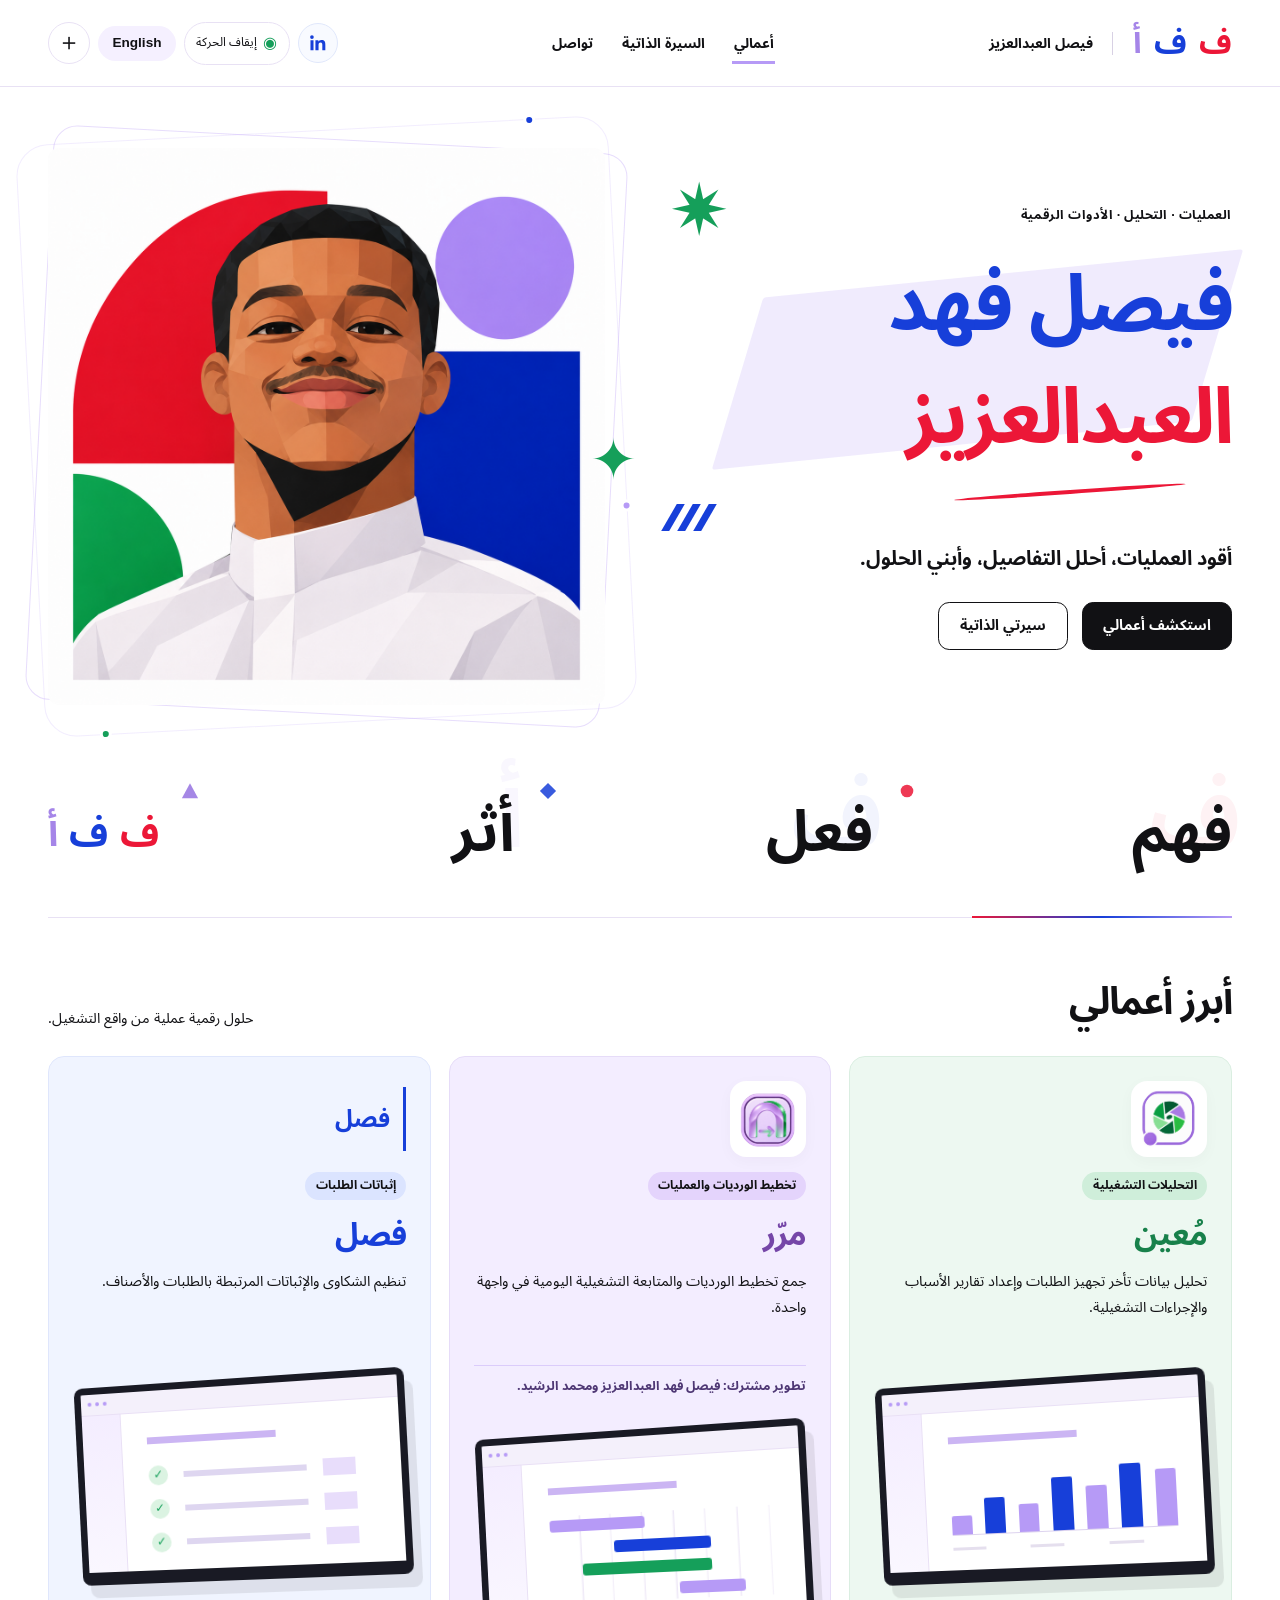
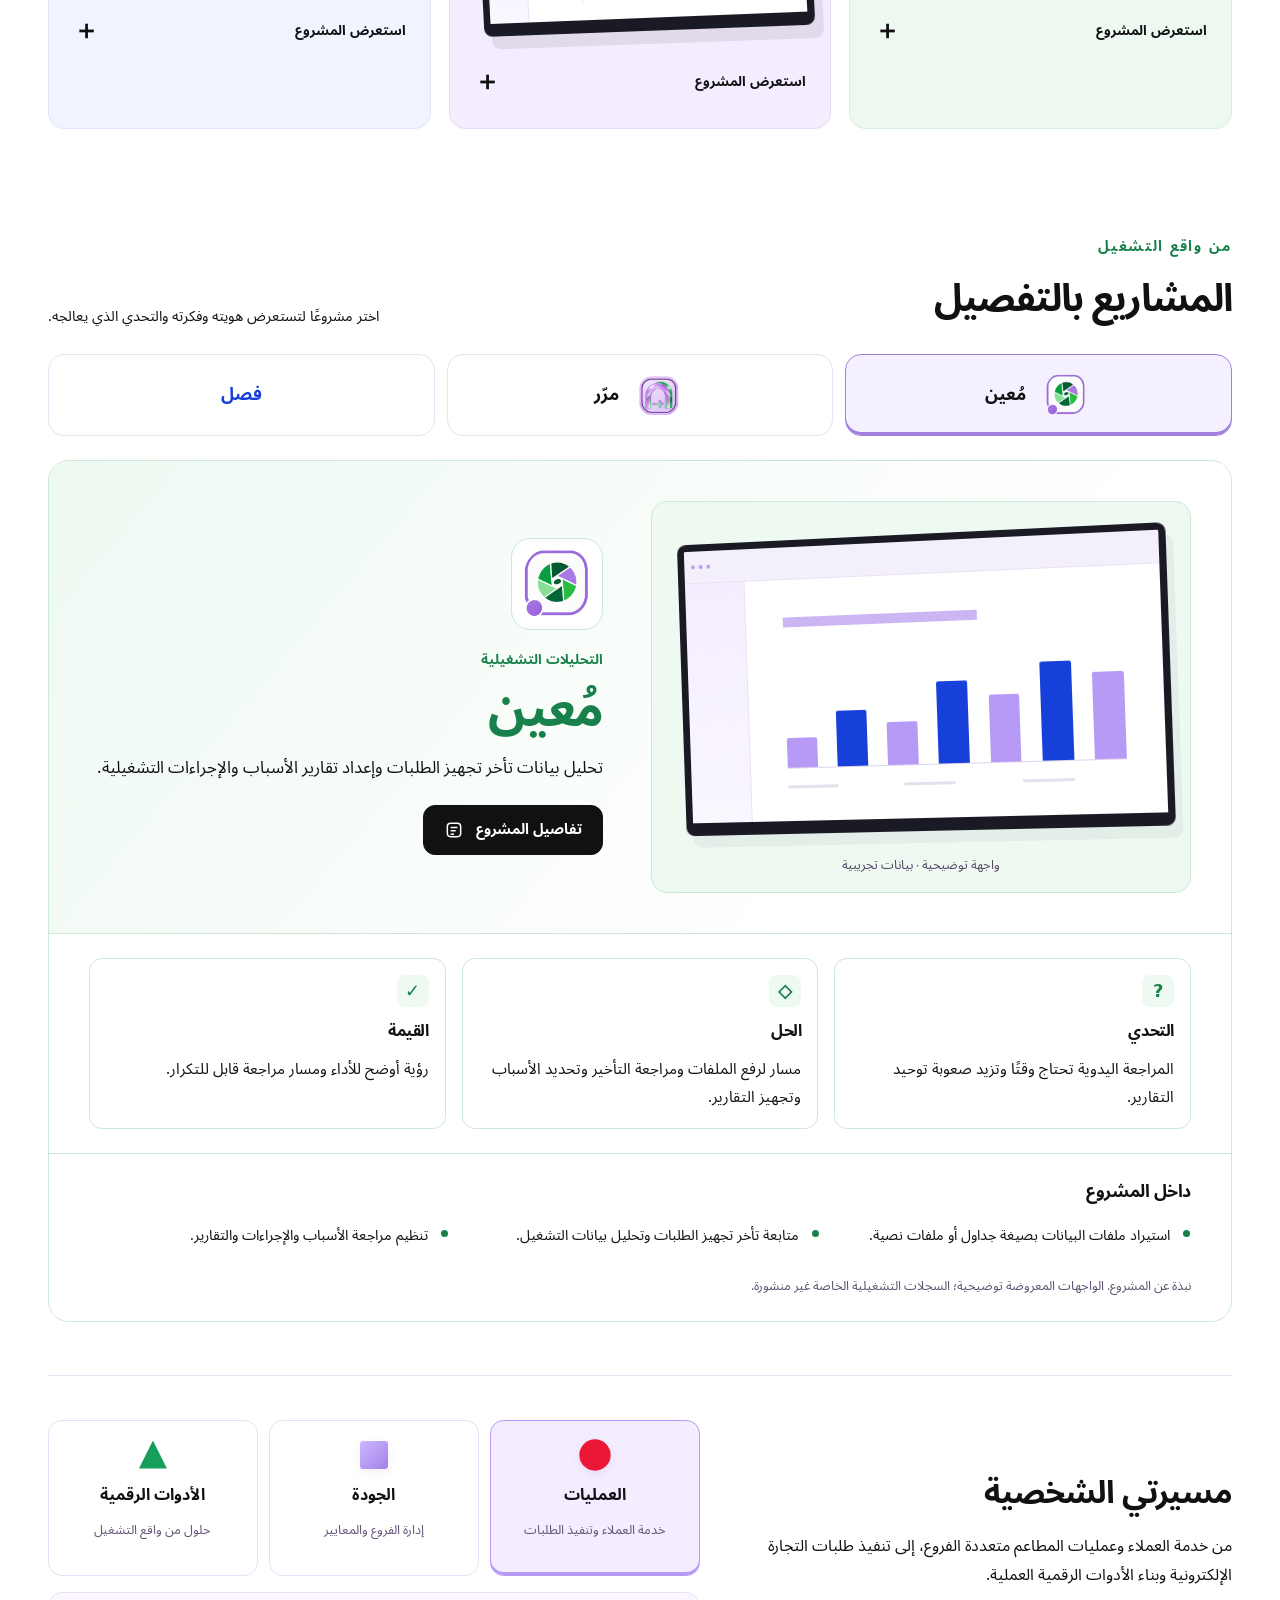
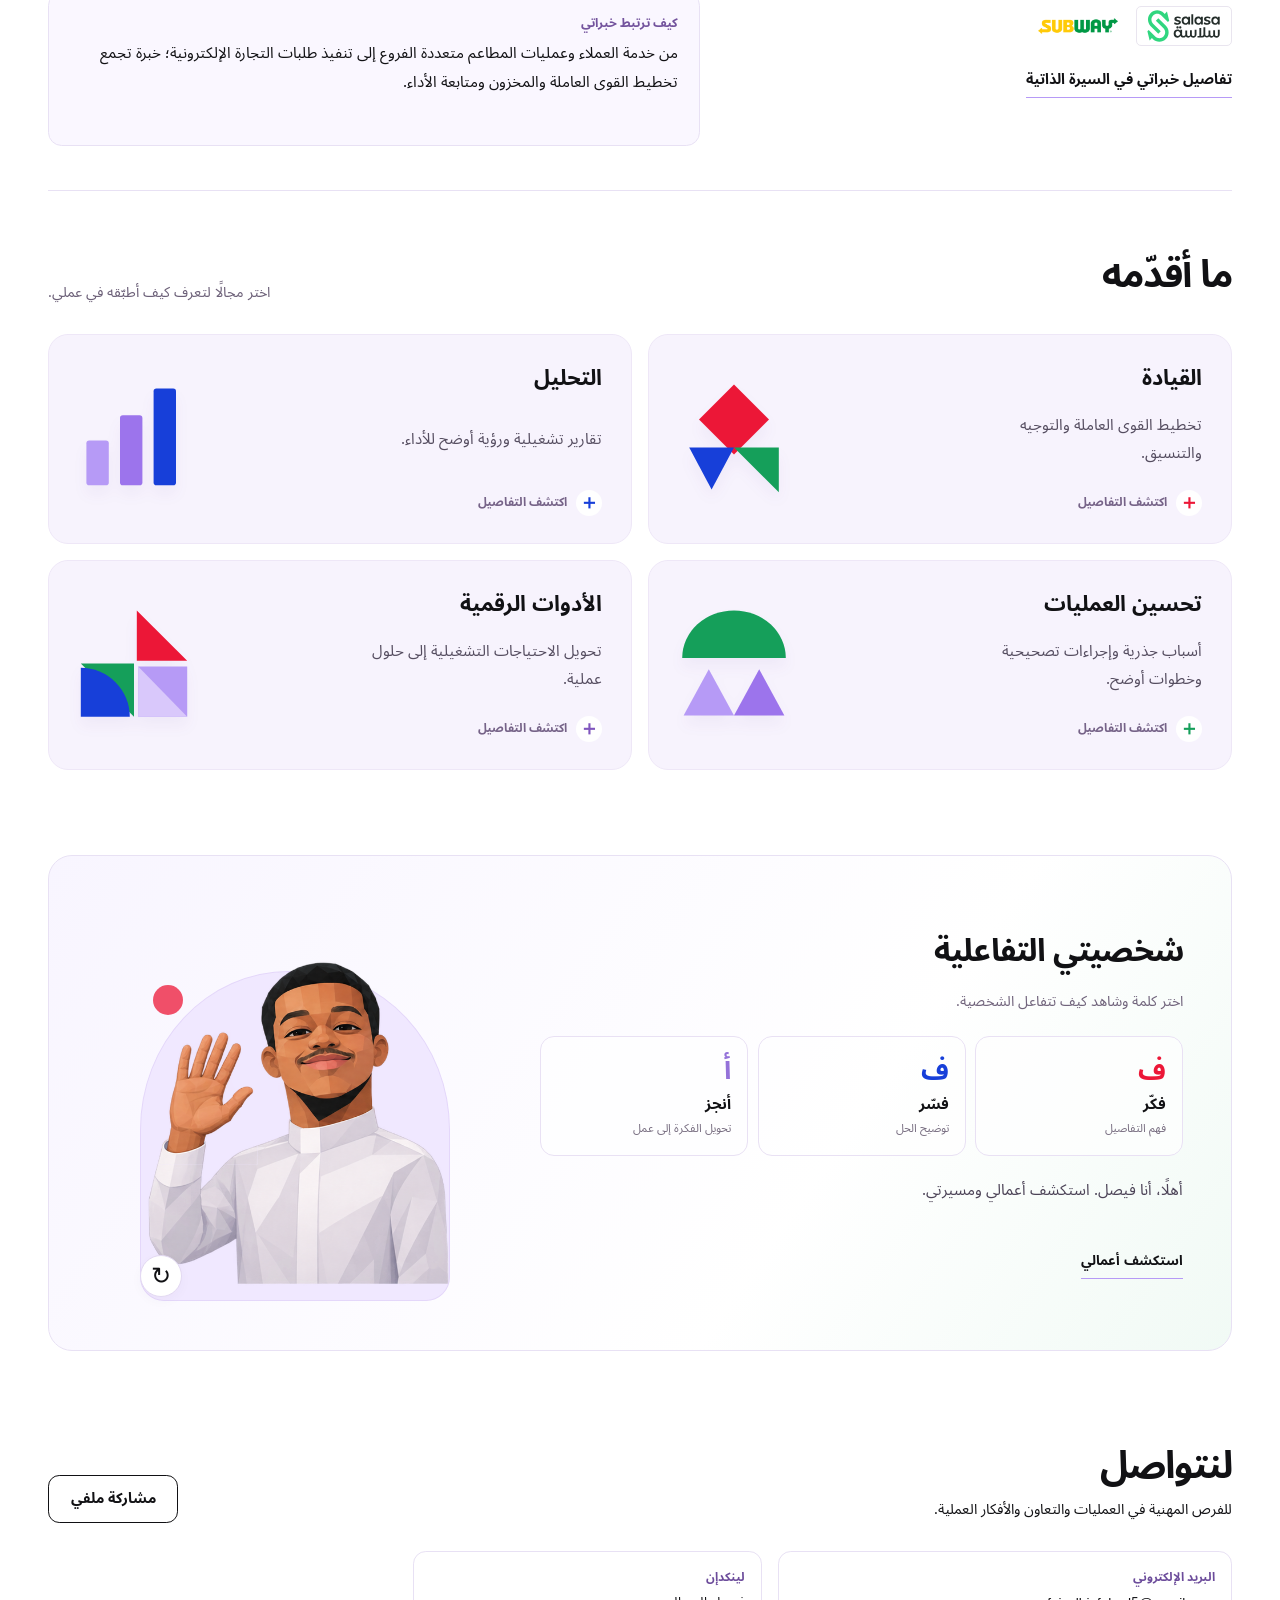
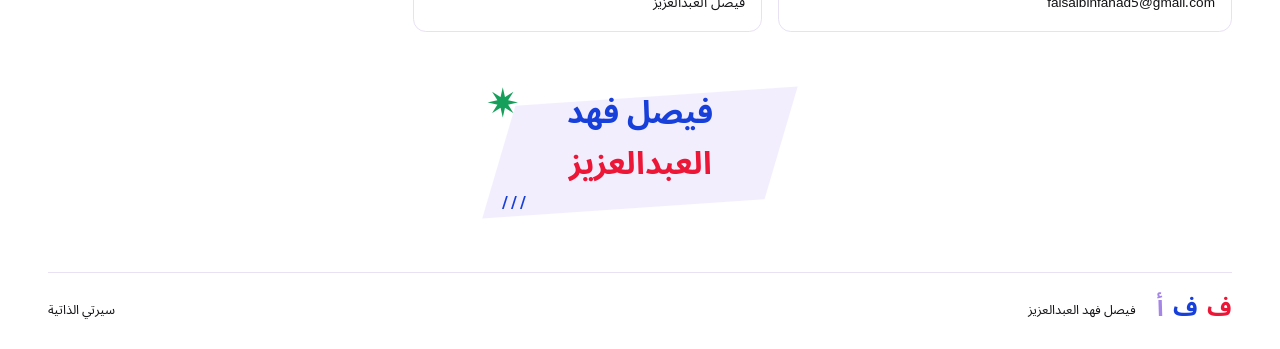
==== commit b99c0cc1: "Add expressive FFA character interactions Replace repeated portraits with one four-pose character: w" ====
--- a/ar.html
+++ b/ar.html
@@ -1,7 +1,7 @@
-<!doctype html><html lang="ar" dir="rtl"><head><meta charset="utf-8"><meta name="viewport" content="width=device-width,initial-scale=1"><meta name="theme-color" content="#ffffff"><meta name="description" content="أقود العمليات، أحلل التفاصيل، وأبني الحلول. — تنفيذ الطلبات والمستودعات والخدمات اللوجستية والعمليات متعددة المواقع"><title>فيصل فهد العبدالعزيز | أعمالي</title><link rel="icon" href="favicon.svg" type="image/svg+xml"><link rel="stylesheet" href="style.css?v=20261126b"><link rel="stylesheet" href="projects.css?v=20261126b"><link rel="stylesheet" href="career.css?v=20261126c"><link rel="stylesheet" href="capabilities.css?v=20261126e"><link rel="stylesheet" href="identity-motion.css?v=20261126f"></head><body data-page="portfolio"><a class="skip-link" href="#main">انتقل إلى المحتوى</a><div class="reading-progress" aria-hidden="true"><span></span></div><header class="site-header"><a class="brand" href="ar.html"><span class="arabic-mark" aria-label="ف ف أ"><b>ف</b><b>ف</b><b>أ</b></span><span>فيصل العبدالعزيز</span></a><nav aria-label="التنقل الرئيسي"><a href="ar.html" aria-current=page>أعمالي</a><a href="cv-ar.html" >السيرة الذاتية</a><a href="#contact">تواصل</a></nav><div class="header-tools"><a class="linkedin-quick" href="https://www.linkedin.com/in/faisal-alabdulaziz-5491b7277" target="_blank" rel="noopener noreferrer" aria-label="حسابي على لينكدإن"><svg viewBox="0 0 24 24" aria-hidden="true" fill="currentColor"><path d="M5.4 7.5a2 2 0 1 0 0-4 2 2 0 0 0 0 4ZM3.8 9h3.3v11H3.8V9Zm5.4 0h3.2v1.5c.6-1 1.6-1.8 3.4-1.8 3.5 0 4.2 2.2 4.2 5.1V20h-3.3v-5.5c0-1.3 0-3-1.9-3s-2.2 1.4-2.2 2.9V20H9.2V9Z"/></svg></a><button class="motion-toggle" aria-pressed="false" data-motion><span aria-hidden="true">◉</span><span>إيقاف الحركة</span></button><a class="language-toggle" href="en.html" lang="en" hreflang="en">English</a><button class="share-icon" data-share aria-label="مشاركة ملفي">＋</button></div></header><main id="main"><section class="hero container"><div class="hero-copy"><span class="name-star" aria-hidden="true">✷</span><p class="eyebrow">العمليات · التحليل · الأدوات الرقمية</p><h1 class="name-composition"><span>فيصل فهد</span><strong>العبدالعزيز</strong></h1><span class="name-stripes" aria-hidden="true"><i></i><i></i><i></i></span><p class="hero-tag">أقود العمليات، أحلل التفاصيل، وأبني الحلول.</p><div class="actions"><a class="button primary" href="#work">استكشف أعمالي</a><a class="button" href="cv-ar.html">سيرتي الذاتية</a></div></div><div class="hero-art"><img class="portrait" src="portrait.png" alt="فيصل فهد العبدالعزيز" fetchpriority="high"><span class="identity-orbit" aria-hidden="true"><i></i><i></i><i></i></span><span class="art-spark" aria-hidden="true">✦</span></div></section>
+<!doctype html><html lang="ar" dir="rtl"><head><meta charset="utf-8"><meta name="viewport" content="width=device-width,initial-scale=1"><meta name="theme-color" content="#ffffff"><meta name="description" content="أقود العمليات، أحلل التفاصيل، وأبني الحلول. — تنفيذ الطلبات والمستودعات والخدمات اللوجستية والعمليات متعددة المواقع"><title>فيصل فهد العبدالعزيز | أعمالي</title><link rel="icon" href="favicon.svg" type="image/svg+xml"><link rel="stylesheet" href="style.css?v=20261126b"><link rel="stylesheet" href="projects.css?v=20261126b"><link rel="stylesheet" href="career.css?v=20261126c"><link rel="stylesheet" href="capabilities.css?v=20261126e"><link rel="stylesheet" href="identity-motion.css?v=20261126f"><link rel="stylesheet" href="character.css?v=20261126g"></head><body data-page="portfolio"><a class="skip-link" href="#main">انتقل إلى المحتوى</a><div class="reading-progress" aria-hidden="true"><span></span></div><header class="site-header"><a class="brand" href="ar.html"><span class="arabic-mark" aria-label="ف ف أ"><b>ف</b><b>ف</b><b>أ</b></span><span>فيصل العبدالعزيز</span></a><nav aria-label="التنقل الرئيسي"><a href="ar.html" aria-current=page>أعمالي</a><a href="cv-ar.html" >السيرة الذاتية</a><a href="#contact">تواصل</a></nav><div class="header-tools"><a class="linkedin-quick" href="https://www.linkedin.com/in/faisal-alabdulaziz-5491b7277" target="_blank" rel="noopener noreferrer" aria-label="حسابي على لينكدإن"><svg viewBox="0 0 24 24" aria-hidden="true" fill="currentColor"><path d="M5.4 7.5a2 2 0 1 0 0-4 2 2 0 0 0 0 4ZM3.8 9h3.3v11H3.8V9Zm5.4 0h3.2v1.5c.6-1 1.6-1.8 3.4-1.8 3.5 0 4.2 2.2 4.2 5.1V20h-3.3v-5.5c0-1.3 0-3-1.9-3s-2.2 1.4-2.2 2.9V20H9.2V9Z"/></svg></a><button class="motion-toggle" aria-pressed="false" data-motion><span aria-hidden="true">◉</span><span>إيقاف الحركة</span></button><a class="language-toggle" href="en.html" lang="en" hreflang="en">English</a><button class="share-icon" data-share aria-label="مشاركة ملفي">＋</button></div></header><main id="main"><section class="hero container"><div class="hero-copy"><span class="name-star" aria-hidden="true">✷</span><p class="eyebrow">العمليات · التحليل · الأدوات الرقمية</p><h1 class="name-composition"><span>فيصل فهد</span><strong>العبدالعزيز</strong></h1><span class="name-stripes" aria-hidden="true"><i></i><i></i><i></i></span><p class="hero-tag">أقود العمليات، أحلل التفاصيل، وأبني الحلول.</p><div class="actions"><a class="button primary" href="#work">استكشف أعمالي</a><a class="button" href="cv-ar.html">سيرتي الذاتية</a></div></div><div class="hero-art"><img class="portrait" src="portrait.png" alt="فيصل فهد العبدالعزيز" fetchpriority="high"><span class="identity-orbit" aria-hidden="true"><i></i><i></i><i></i></span><span class="art-spark" aria-hidden="true">✦</span></div></section>
 <div class="container"><div class="manifesto identity-ribbon" aria-label="فهم · فعل · أثر"><span class="identity-word identity-word-0"><span class="identity-glyph" aria-hidden="true">ف</span><span class="identity-label">فهم</span><svg class="identity-shape" viewBox="0 0 40 40" aria-hidden="true"><circle cx="20" cy="20" r="14"/></svg></span><span class="identity-word identity-word-1"><span class="identity-glyph" aria-hidden="true">ف</span><span class="identity-label">فعل</span><svg class="identity-shape" viewBox="0 0 40 40" aria-hidden="true"><path d="M20 2 38 20 20 38 2 20Z"/></svg></span><span class="identity-word identity-word-2"><span class="identity-glyph" aria-hidden="true">أ</span><span class="identity-label">أثر</span><svg class="identity-shape" viewBox="0 0 40 40" aria-hidden="true"><path d="M20 3 38 36H2Z"/></svg></span><span class="arabic-mark" aria-label="ف ف أ"><b>ف</b><b>ف</b><b>أ</b></span></div></div>
 <section class="container section" id="work"><div class="section-heading"><h2>أبرز أعمالي</h2><p>حلول رقمية عملية من واقع التشغيل.</p></div><div class="projects-grid"><button class="project-card tone-0" data-project="0"><span class="project-card-brand"><span class="project-emblem"><img src="mueen-logo.png" width="72" height="72" alt="" loading="lazy"></span></span><span class="tag">التحليلات التشغيلية</span><h3>مُعين</h3><p>تحليل بيانات تأخر تجهيز الطلبات وإعداد تقارير الأسباب والإجراءات التشغيلية.</p><div class="demo-screen" aria-hidden="true"><div class="demo-top"><i></i><i></i><i></i></div><div class="demo-body"><aside></aside><div class="demo-content"><div class="demo-heading"></div><div class="chart"><i style="height:28%"></i><i style="height:52%"></i><i style="height:40%"></i><i style="height:76%"></i><i style="height:62%"></i><i style="height:91%"></i><i style="height:80%"></i></div><div class="chart-labels"><i></i><i></i><i></i></div></div></div></div><span class="project-action">استعرض المشروع<span>＋</span></span></button><button class="project-card tone-1" data-project="1"><span class="project-card-brand"><span class="project-emblem"><img src="merar-logo.png" width="72" height="72" alt="" loading="lazy"></span></span><span class="tag">تخطيط الورديات والعمليات</span><h3>مرّر</h3><p>جمع تخطيط الورديات والمتابعة التشغيلية اليومية في واجهة واحدة.</p><p class="project-credit">تطوير مشترك: فيصل فهد العبدالعزيز ومحمد الرشيد.</p><div class="demo-screen" aria-hidden="true"><div class="demo-top"><i></i><i></i><i></i></div><div class="demo-body"><aside></aside><div class="demo-content"><div class="demo-heading"></div><div class="schedule"><i style="grid-column:1/span 3;background:var(--lavender)"></i><i style="grid-column:3/span 3;background:var(--blue)"></i><i style="grid-column:2/span 4;background:var(--green)"></i><i style="grid-column:5/span 2;background:var(--lavender)"></i></div></div></div></div><span class="project-action">استعرض المشروع<span>＋</span></span></button><button class="project-card tone-2" data-project="2"><span class="project-card-brand"><span class="project-wordmark" aria-hidden="true">فصل</span></span><span class="tag">إثباتات الطلبات</span><h3>فصل</h3><p>تنظيم الشكاوى والإثباتات المرتبطة بالطلبات والأصناف.</p><div class="demo-screen" aria-hidden="true"><div class="demo-top"><i></i><i></i><i></i></div><div class="demo-body"><aside></aside><div class="demo-content"><div class="demo-heading"></div><div class="evidence"><div><span>✓</span><i></i><b></b></div><div><span>✓</span><i></i><b></b></div><div><span>✓</span><i></i><b></b></div></div></div></div></div><span class="project-action">استعرض المشروع<span>＋</span></span></button></div></section>
 <section class="container section project-showcase" id="project-showcase" aria-labelledby="case-title"><div class="section-heading"><div><p class="eyebrow">من واقع التشغيل</p><h2 id="case-title">المشاريع بالتفصيل</h2></div><p>اختر مشروعًا لتستعرض هويته وفكرته والتحدي الذي يعالجه.</p></div><div class="case-switcher" role="tablist" aria-label="اختر المشروع"><button class="case-tab" id="case-tab-0" role="tab" aria-controls="case-panel" aria-selected="true" tabindex="0" data-case-project="0"><img src="mueen-logo.png" alt="" width="48" height="48"><span>مُعين</span></button><button class="case-tab" id="case-tab-1" role="tab" aria-controls="case-panel" aria-selected="false" tabindex="-1" data-case-project="1"><img src="merar-logo.png" alt="" width="48" height="48"><span>مرّر</span></button><button class="case-tab" id="case-tab-2" role="tab" aria-controls="case-panel" aria-selected="false" tabindex="-1" data-case-project="2"><span>فصل</span></button></div><article id="case-panel" role="tabpanel" aria-labelledby="case-tab-0" tabindex="0" data-active-project="0"><div class="case-overview"><div class="case-preview"><div id="case-visual"></div><small>واجهة توضيحية · بيانات تجريبية</small></div><div class="case-intro"><div id="case-emblem" class="case-emblem"></div><span class="case-category" id="case-category"></span><h3 id="case-name"></h3><p id="case-description"></p><p class="project-credit" id="case-credit"></p><button class="button primary project-details-button" data-case-open><span>تفاصيل المشروع</span><svg viewBox="0 0 24 24" aria-hidden="true" fill="none" stroke="currentColor" stroke-width="1.8"><rect x="4" y="4" width="16" height="16" rx="4"/><path d="M8 9h8M8 13h6M8 17h4"/></svg></button></div></div><div class="case-stages"><section class="case-stage"><span class="stage-icon" aria-hidden="true">?</span><h4>التحدي</h4><p data-case-stage="0"></p></section><section class="case-stage"><span class="stage-icon" aria-hidden="true">◇</span><h4>الحل</h4><p data-case-stage="1"></p></section><section class="case-stage"><span class="stage-icon" aria-hidden="true">✓</span><h4>القيمة</h4><p data-case-stage="2"></p></section></div><section class="case-features"><h4>داخل المشروع</h4><ul id="case-features"></ul></section><p class="case-disclosure">نبذة عن المشروع. الواجهات المعروضة توضيحية؛ السجلات التشغيلية الخاصة غير منشورة.</p></article><p class="sr-only" id="case-selection-status" aria-live="polite"></p></section><section class="container section journey"><div class="journey-summary"><div class="section-heading"><h2>مسيرتي الشخصية</h2><p>من خدمة العملاء وعمليات المطاعم متعددة الفروع، إلى تنفيذ طلبات التجارة الإلكترونية وبناء الأدوات الرقمية العملية.</p></div><div class="career-employers" aria-label="من خبراتي المهنية"><span class="employer-logo salasa"><img src="salasa-logo-light.svg" alt="سلاسة" width="112" height="48" loading="lazy"></span><span class="employer-logo subway"><img src="subway-logo.png" alt="صب واي" width="124" height="25" loading="lazy"></span></div><a class="text-link" href="cv-ar.html#experience">تفاصيل خبراتي في السيرة الذاتية</a></div><div class="journey-interaction"><div class="journey-track" role="group" aria-label="مجالات مسيرتي"><button data-journey="0" aria-pressed="true"><span class="journey-shape shape-0" aria-hidden="true"></span><strong>العمليات</strong><span class="journey-caption">خدمة العملاء وتنفيذ الطلبات</span></button><button data-journey="1" aria-pressed="false"><span class="journey-shape shape-1" aria-hidden="true"></span><strong>الجودة</strong><span class="journey-caption">إدارة الفروع والمعايير</span></button><button data-journey="2" aria-pressed="false"><span class="journey-shape shape-2" aria-hidden="true"></span><strong>الأدوات الرقمية</strong><span class="journey-caption">حلول من واقع التشغيل</span></button></div><div class="journey-detail-box"><span class="journey-detail-label">كيف ترتبط خبراتي</span><p class="journey-detail" aria-live="polite"></p></div></div></section>
-<section class="container section capabilities-section" aria-labelledby="capabilities-title"><div class="section-heading"><h2 id="capabilities-title">ما أقدّمه</h2><p>اختر مجالًا لتعرف كيف أطبّقه في عملي.</p></div><div class="capabilities"><button class="capability capability-0" id="capability-0" data-capability="0" aria-expanded="false" aria-controls="capability-panel"><svg class="capability-art" viewBox="0 0 80 82" aria-hidden="true"><path class="piece-red" d="M40 2 65 27 40 52 15 27Z" fill="#ec1737"/><path class="piece-blue" d="M8 47H40L24 77Z" fill="#173fd9"/><path class="piece-green" d="M40 47H72V79Z" fill="#159f5a"/></svg><h3>القيادة</h3><p>تخطيط القوى العاملة والتوجيه والتنسيق.</p><span class="capability-open"><span>اكتشف التفاصيل</span><span class="capability-plus" aria-hidden="true">＋</span></span></button><button class="capability capability-1" id="capability-1" data-capability="1" aria-expanded="false" aria-controls="capability-panel"><svg class="capability-art" viewBox="0 0 80 82" aria-hidden="true"><rect class="piece-lavender" x="6" y="42" width="16" height="32" rx="2" fill="#b69af6"/><rect class="piece-purple" x="30" y="24" width="16" height="50" rx="2" fill="#9c74ec"/><rect class="piece-blue" x="54" y="5" width="16" height="69" rx="2" fill="#173fd9"/></svg><h3>التحليل</h3><p>تقارير تشغيلية ورؤية أوضح للأداء.</p><span class="capability-open"><span>اكتشف التفاصيل</span><span class="capability-plus" aria-hidden="true">＋</span></span></button><button class="capability capability-2" id="capability-2" data-capability="2" aria-expanded="false" aria-controls="capability-panel"><svg class="capability-art" viewBox="0 0 80 82" aria-hidden="true"><path class="piece-green" d="M3 36a37 34 0 0 1 74 0Z" fill="#159f5a"/><path class="piece-lavender" d="M22 44 40 77H4Z" fill="#b69af6"/><path class="piece-purple" d="M58 44 76 77H40Z" fill="#9c74ec"/></svg><h3>تحسين العمليات</h3><p>أسباب جذرية وإجراءات تصحيحية وخطوات أوضح.</p><span class="capability-open"><span>اكتشف التفاصيل</span><span class="capability-plus" aria-hidden="true">＋</span></span></button><button class="capability capability-3" id="capability-3" data-capability="3" aria-expanded="false" aria-controls="capability-panel"><svg class="capability-art" viewBox="0 0 80 82" aria-hidden="true"><path class="piece-red" d="M42 2 78 38H42Z" fill="#ec1737"/><path class="piece-green" d="M2 40H40V78Z" fill="#159f5a"/><path class="piece-blue" d="M2 43a35 35 0 0 1 35 35H2Z" fill="#173fd9"/><path class="piece-lavender" d="M43 42H78V78H43Z" fill="#b69af6"/><path d="M43 42 78 78H43Z" fill="#d9c8fb"/></svg><h3>الأدوات الرقمية</h3><p>تحويل الاحتياجات التشغيلية إلى حلول عملية.</p><span class="capability-open"><span>اكتشف التفاصيل</span><span class="capability-plus" aria-hidden="true">＋</span></span></button></div><div class="capability-panel" id="capability-panel" role="region" aria-labelledby="capability-detail-title" hidden><div class="capability-panel-heading"><div><span class="capability-kicker">من خبرتي العملية</span><h3 id="capability-detail-title"></h3></div><button class="capability-dismiss" data-capability-close aria-label="إغلاق التفاصيل">×</button></div><p id="capability-detail-summary"></p><ul id="capability-detail-list"></ul><a class="text-link" id="capability-detail-link"></a></div></section><section class="container character-strip"><h2>شخصيتي التفاعلية</h2><div class="states"><button class="state" data-state="0"><img src="portrait.png" alt="" loading="lazy"><span>أرحّب</span></button><button class="state" data-state="1"><img src="portrait.png" alt="" loading="lazy"><span>أفكّر</span></button><button class="state" data-state="2"><img src="portrait.png" alt="" loading="lazy"><span>أشرح</span></button></div><p id="character-message" aria-live="polite">أقود العمليات، أحلل التفاصيل، وأبني الحلول.</p></section></main><footer class="container section contact" id="contact"><div class="section-heading"><div><h2>لنتواصل</h2><p>للفرص المهنية في العمليات والتعاون والأفكار العملية.</p></div><button class="button" data-share>مشاركة ملفي</button></div><div class="contact-links"><a href="mailto:faisalbinfahad5@gmail.com"><small>البريد الإلكتروني</small><bdi>faisalbinfahad5@gmail.com</bdi></a><a href="https://www.linkedin.com/in/faisal-alabdulaziz-5491b7277" target="_blank" rel="noopener noreferrer"><small>لينكدإن</small>فيصل العبدالعزيز</a></div><div class="personal-seal" aria-hidden="true"><span class="seal-star">✷</span><b>فيصل فهد</b><strong>العبدالعزيز</strong><span class="seal-strokes">///</span></div><div class="footer-line"><span class="arabic-mark" aria-label="ف ف أ"><b>ف</b><b>ف</b><b>أ</b></span><span>فيصل فهد العبدالعزيز</span><a href="cv-ar.html">سيرتي الذاتية</a></div></footer>
+<section class="container section capabilities-section" aria-labelledby="capabilities-title"><div class="section-heading"><h2 id="capabilities-title">ما أقدّمه</h2><p>اختر مجالًا لتعرف كيف أطبّقه في عملي.</p></div><div class="capabilities"><button class="capability capability-0" id="capability-0" data-capability="0" aria-expanded="false" aria-controls="capability-panel"><svg class="capability-art" viewBox="0 0 80 82" aria-hidden="true"><path class="piece-red" d="M40 2 65 27 40 52 15 27Z" fill="#ec1737"/><path class="piece-blue" d="M8 47H40L24 77Z" fill="#173fd9"/><path class="piece-green" d="M40 47H72V79Z" fill="#159f5a"/></svg><h3>القيادة</h3><p>تخطيط القوى العاملة والتوجيه والتنسيق.</p><span class="capability-open"><span>اكتشف التفاصيل</span><span class="capability-plus" aria-hidden="true">＋</span></span></button><button class="capability capability-1" id="capability-1" data-capability="1" aria-expanded="false" aria-controls="capability-panel"><svg class="capability-art" viewBox="0 0 80 82" aria-hidden="true"><rect class="piece-lavender" x="6" y="42" width="16" height="32" rx="2" fill="#b69af6"/><rect class="piece-purple" x="30" y="24" width="16" height="50" rx="2" fill="#9c74ec"/><rect class="piece-blue" x="54" y="5" width="16" height="69" rx="2" fill="#173fd9"/></svg><h3>التحليل</h3><p>تقارير تشغيلية ورؤية أوضح للأداء.</p><span class="capability-open"><span>اكتشف التفاصيل</span><span class="capability-plus" aria-hidden="true">＋</span></span></button><button class="capability capability-2" id="capability-2" data-capability="2" aria-expanded="false" aria-controls="capability-panel"><svg class="capability-art" viewBox="0 0 80 82" aria-hidden="true"><path class="piece-green" d="M3 36a37 34 0 0 1 74 0Z" fill="#159f5a"/><path class="piece-lavender" d="M22 44 40 77H4Z" fill="#b69af6"/><path class="piece-purple" d="M58 44 76 77H40Z" fill="#9c74ec"/></svg><h3>تحسين العمليات</h3><p>أسباب جذرية وإجراءات تصحيحية وخطوات أوضح.</p><span class="capability-open"><span>اكتشف التفاصيل</span><span class="capability-plus" aria-hidden="true">＋</span></span></button><button class="capability capability-3" id="capability-3" data-capability="3" aria-expanded="false" aria-controls="capability-panel"><svg class="capability-art" viewBox="0 0 80 82" aria-hidden="true"><path class="piece-red" d="M42 2 78 38H42Z" fill="#ec1737"/><path class="piece-green" d="M2 40H40V78Z" fill="#159f5a"/><path class="piece-blue" d="M2 43a35 35 0 0 1 35 35H2Z" fill="#173fd9"/><path class="piece-lavender" d="M43 42H78V78H43Z" fill="#b69af6"/><path d="M43 42 78 78H43Z" fill="#d9c8fb"/></svg><h3>الأدوات الرقمية</h3><p>تحويل الاحتياجات التشغيلية إلى حلول عملية.</p><span class="capability-open"><span>اكتشف التفاصيل</span><span class="capability-plus" aria-hidden="true">＋</span></span></button></div><div class="capability-panel" id="capability-panel" role="region" aria-labelledby="capability-detail-title" hidden><div class="capability-panel-heading"><div><span class="capability-kicker">من خبرتي العملية</span><h3 id="capability-detail-title"></h3></div><button class="capability-dismiss" data-capability-close aria-label="إغلاق التفاصيل">×</button></div><p id="capability-detail-summary"></p><ul id="capability-detail-list"></ul><a class="text-link" id="capability-detail-link"></a></div></section><section class="container character-strip character-studio" aria-labelledby="character-title"><div class="character-copy"><h2 id="character-title">شخصيتي التفاعلية</h2><p class="character-intro">اختر كلمة وشاهد كيف تتفاعل الشخصية.</p><div class="states"><button class="state character-choice" data-state="0" aria-pressed="false" aria-controls="character-stage"><b aria-hidden="true">ف</b><span>فكّر</span><small>فهم التفاصيل</small></button><button class="state character-choice" data-state="1" aria-pressed="false" aria-controls="character-stage"><b aria-hidden="true">ف</b><span>فسّر</span><small>توضيح الحل</small></button><button class="state character-choice" data-state="2" aria-pressed="false" aria-controls="character-stage"><b aria-hidden="true">أ</b><span>أنجز</span><small>تحويل الفكرة إلى عمل</small></button></div><p id="character-message" aria-live="polite">أهلًا، أنا فيصل. استكشف أعمالي ومسيرتي.</p><a class="text-link character-next" href="#work">استكشف أعمالي</a></div><div id="character-stage" class="character-stage" data-pose="welcome" role="region" aria-label="شخصية فيصل ترحّب بك"><span class="character-disc" aria-hidden="true"></span><span class="character-figure" aria-hidden="true"></span><span class="character-wave" aria-hidden="true"></span><span class="character-symbol symbol-thought" aria-hidden="true"><i></i><i></i><i></i></span><span class="character-symbol symbol-explain" aria-hidden="true"><i></i><i></i><i></i></span><span class="character-symbol symbol-achieve" aria-hidden="true">✓</span><button class="character-replay" data-character-replay aria-label="إعادة الترحيب">↻</button></div></section></main><footer class="container section contact" id="contact"><div class="section-heading"><div><h2>لنتواصل</h2><p>للفرص المهنية في العمليات والتعاون والأفكار العملية.</p></div><button class="button" data-share>مشاركة ملفي</button></div><div class="contact-links"><a href="mailto:faisalbinfahad5@gmail.com"><small>البريد الإلكتروني</small><bdi>faisalbinfahad5@gmail.com</bdi></a><a href="https://www.linkedin.com/in/faisal-alabdulaziz-5491b7277" target="_blank" rel="noopener noreferrer"><small>لينكدإن</small>فيصل العبدالعزيز</a></div><div class="personal-seal" aria-hidden="true"><span class="seal-star">✷</span><b>فيصل فهد</b><strong>العبدالعزيز</strong><span class="seal-strokes">///</span></div><div class="footer-line"><span class="arabic-mark" aria-label="ف ف أ"><b>ف</b><b>ف</b><b>أ</b></span><span>فيصل فهد العبدالعزيز</span><a href="cv-ar.html">سيرتي الذاتية</a></div></footer>
 <dialog id="project-dialog"><button class="dialog-close" data-close aria-label="إغلاق">×</button><div id="project-content"></div></dialog>
-<dialog id="share-dialog"><button class="dialog-close" data-close aria-label="إغلاق">×</button><h2>بداية تواصل جديد</h2><p>امسح الرمز لفتح ملف أعمالي، أو انسخ الرابط.</p><div id="qr-container"></div><p id="share-status" aria-live="polite"></p><input id="share-url" readonly aria-label="رابط ملف الأعمال" dir="ltr"><div class="share-actions"><button class="button primary" id="copy-link">نسخ الرابط</button><button class="button" id="native-share">مشاركة</button><a class="button" id="download-qr" href="Faisal_Portfolio_QR_ar.png" download>تحميل الرمز</a><a class="button" href="Faisal_Alabdulaziz.vcf" download>حفظ جهة الاتصال</a></div><p class="wallet-note">تحتاج سامسونج وليت إلى بطاقة متوافقة. هذا الرمز يفتح الموقع؛ إضافة بطاقة المحفظة لم تُجهّز بعد.</p></dialog><script id="site-data" type="application/json">{"projects": [["مُعين", "التحليلات التشغيلية", "تحليل بيانات تأخر تجهيز الطلبات وإعداد تقارير الأسباب والإجراءات التشغيلية.", "المراجعة اليدوية تحتاج وقتًا وتزيد صعوبة توحيد التقارير.", "مسار لرفع الملفات ومراجعة التأخير وتحديد الأسباب وتجهيز التقارير.", "رؤية أوضح للأداء ومسار مراجعة قابل للتكرار."], ["مرّر", "تخطيط الورديات والعمليات", "جمع تخطيط الورديات والمتابعة التشغيلية اليومية في واجهة واحدة.", "قد تتشتت معلومات الورديات والمتابعة التشغيلية بين مصادر مختلفة.", "مساحة منظمة لتخطيط الورديات والمعلومات التشغيلية.", "وضوح أكبر لتغطية الفريق والأولويات اليومية."], ["فصل", "إثباتات الطلبات", "تنظيم الشكاوى والإثباتات المرتبطة بالطلبات والأصناف.", "تحتاج شكاوى الطلبات إلى إثباتات واضحة ومتابعة منظمة.", "ربط معلومات الطلب والصنف بالإثباتات وحالة المراجعة.", "تسهيل مراجعة كل حالة والاحتفاظ بسجل منظم للمتابعة."]], "close": "إغلاق", "pnote": "نبذة عن المشروع. الواجهات المعروضة توضيحية؛ السجلات التشغيلية الخاصة غير منشورة.", "illustration": "واجهة توضيحية · بيانات تجريبية", "problem": "التحدي", "action": "الحل", "result": "القيمة", "copy": "نسخ الرابط", "copied": "تم نسخ الرابط", "copyfail": "انسخ هذا الرابط يدويًا", "wallet": "تحتاج سامسونج وليت إلى بطاقة متوافقة. هذا الرمز يفتح الموقع؛ إضافة بطاقة المحفظة لم تُجهّز بعد.", "unpublished": "يظهر رمز المشاركة الدائم بعد نشر الموقع. يمكنك حفظ جهة الاتصال الآن.", "sharetext": "امسح الرمز لفتح ملف أعمالي، أو انسخ الرابط.", "states": ["أرحّب", "أفكّر", "أشرح"], "tag": "أقود العمليات، أحلل التفاصيل، وأبني الحلول.", "lang": "ar", "credits": ["", "تطوير مشترك: فيصل فهد العبدالعزيز ومحمد الرشيد.", ""], "features": [["استيراد ملفات البيانات بصيغة جداول أو ملفات نصية.", "متابعة تأخر تجهيز الطلبات وتحليل بيانات التشغيل.", "تنظيم مراجعة الأسباب والإجراءات والتقارير."], ["استيراد الحضور وتصديره لمتابعة الفريق.", "تنظيم تخطيط الورديات والمتابعة اليومية.", "جمع معلومات التشغيل في مساحة عمل واحدة."], ["استيراد سجلات الشكاوى وتنظيمها حسب الطلب.", "ربط الأصناف والكميات بالأدلة والرد والإجراء.", "تجهيز ملفات المراجعة والتقارير مع الأدلة."]], "featuresTitle": "داخل المشروع", "logos": ["mueen-logo.png", "merar-logo.png", ""], "caseLabel": "المشروع المختار", "capabilities": [{"title": "القيادة", "summary": "تخطيط القوى العاملة والتوجيه والتنسيق.", "details": ["تخطيط القوى العاملة وتوزيع المهام وتوجيه الفريق خلال الورديات.", "خبرة في إدارة فرق وفروع متعددة ومتابعة الأداء والتدريب."]}, {"title": "التحليل", "summary": "تقارير تشغيلية ورؤية أوضح للأداء.", "details": ["مراجعة مؤشرات الأداء والتقارير التشغيلية لتحديد الفروقات والأولويات.", "استخدام إكسل والجداول المحورية وباور كويري ولوحات الأداء."]}, {"title": "تحسين العمليات", "summary": "أسباب جذرية وإجراءات تصحيحية وخطوات أوضح.", "details": ["تحليل الأسباب الجذرية ومتابعة الإجراءات التصحيحية والوقائية.", "تنظيم إجراءات العمل ومراجعة الجودة والسلامة واتساق التنفيذ."]}, {"title": "الأدوات الرقمية", "summary": "تحويل الاحتياجات التشغيلية إلى حلول عملية.", "details": ["مُعين للتحليلات التشغيلية، وفصل لتنظيم الشكاوى وإثباتات الطلبات.", "مرّر لتخطيط الورديات والمتابعة، بتطوير مشترك مع محمد الرشيد."]}], "capabilityCV": "اطّلع على خبراتي", "capabilityProjects": "استكشف مشاريعي"}</script><script src="qrcode.js" defer></script><script src="app.js?v=20261126f" defer></script><button class="back-top" aria-label="العودة للأعلى" data-top>↑</button></body></html>+<dialog id="share-dialog"><button class="dialog-close" data-close aria-label="إغلاق">×</button><h2>بداية تواصل جديد</h2><p>امسح الرمز لفتح ملف أعمالي، أو انسخ الرابط.</p><div id="qr-container"></div><p id="share-status" aria-live="polite"></p><input id="share-url" readonly aria-label="رابط ملف الأعمال" dir="ltr"><div class="share-actions"><button class="button primary" id="copy-link">نسخ الرابط</button><button class="button" id="native-share">مشاركة</button><a class="button" id="download-qr" href="Faisal_Portfolio_QR_ar.png" download>تحميل الرمز</a><a class="button" href="Faisal_Alabdulaziz.vcf" download>حفظ جهة الاتصال</a></div><p class="wallet-note">تحتاج سامسونج وليت إلى بطاقة متوافقة. هذا الرمز يفتح الموقع؛ إضافة بطاقة المحفظة لم تُجهّز بعد.</p></dialog><script id="site-data" type="application/json">{"projects": [["مُعين", "التحليلات التشغيلية", "تحليل بيانات تأخر تجهيز الطلبات وإعداد تقارير الأسباب والإجراءات التشغيلية.", "المراجعة اليدوية تحتاج وقتًا وتزيد صعوبة توحيد التقارير.", "مسار لرفع الملفات ومراجعة التأخير وتحديد الأسباب وتجهيز التقارير.", "رؤية أوضح للأداء ومسار مراجعة قابل للتكرار."], ["مرّر", "تخطيط الورديات والعمليات", "جمع تخطيط الورديات والمتابعة التشغيلية اليومية في واجهة واحدة.", "قد تتشتت معلومات الورديات والمتابعة التشغيلية بين مصادر مختلفة.", "مساحة منظمة لتخطيط الورديات والمعلومات التشغيلية.", "وضوح أكبر لتغطية الفريق والأولويات اليومية."], ["فصل", "إثباتات الطلبات", "تنظيم الشكاوى والإثباتات المرتبطة بالطلبات والأصناف.", "تحتاج شكاوى الطلبات إلى إثباتات واضحة ومتابعة منظمة.", "ربط معلومات الطلب والصنف بالإثباتات وحالة المراجعة.", "تسهيل مراجعة كل حالة والاحتفاظ بسجل منظم للمتابعة."]], "close": "إغلاق", "pnote": "نبذة عن المشروع. الواجهات المعروضة توضيحية؛ السجلات التشغيلية الخاصة غير منشورة.", "illustration": "واجهة توضيحية · بيانات تجريبية", "problem": "التحدي", "action": "الحل", "result": "القيمة", "copy": "نسخ الرابط", "copied": "تم نسخ الرابط", "copyfail": "انسخ هذا الرابط يدويًا", "wallet": "تحتاج سامسونج وليت إلى بطاقة متوافقة. هذا الرمز يفتح الموقع؛ إضافة بطاقة المحفظة لم تُجهّز بعد.", "unpublished": "يظهر رمز المشاركة الدائم بعد نشر الموقع. يمكنك حفظ جهة الاتصال الآن.", "sharetext": "امسح الرمز لفتح ملف أعمالي، أو انسخ الرابط.", "states": ["أرحّب", "أفكّر", "أشرح"], "tag": "أقود العمليات، أحلل التفاصيل، وأبني الحلول.", "lang": "ar", "credits": ["", "تطوير مشترك: فيصل فهد العبدالعزيز ومحمد الرشيد.", ""], "features": [["استيراد ملفات البيانات بصيغة جداول أو ملفات نصية.", "متابعة تأخر تجهيز الطلبات وتحليل بيانات التشغيل.", "تنظيم مراجعة الأسباب والإجراءات والتقارير."], ["استيراد الحضور وتصديره لمتابعة الفريق.", "تنظيم تخطيط الورديات والمتابعة اليومية.", "جمع معلومات التشغيل في مساحة عمل واحدة."], ["استيراد سجلات الشكاوى وتنظيمها حسب الطلب.", "ربط الأصناف والكميات بالأدلة والرد والإجراء.", "تجهيز ملفات المراجعة والتقارير مع الأدلة."]], "featuresTitle": "داخل المشروع", "logos": ["mueen-logo.png", "merar-logo.png", ""], "caseLabel": "المشروع المختار", "capabilities": [{"title": "القيادة", "summary": "تخطيط القوى العاملة والتوجيه والتنسيق.", "details": ["تخطيط القوى العاملة وتوزيع المهام وتوجيه الفريق خلال الورديات.", "خبرة في إدارة فرق وفروع متعددة ومتابعة الأداء والتدريب."]}, {"title": "التحليل", "summary": "تقارير تشغيلية ورؤية أوضح للأداء.", "details": ["مراجعة مؤشرات الأداء والتقارير التشغيلية لتحديد الفروقات والأولويات.", "استخدام إكسل والجداول المحورية وباور كويري ولوحات الأداء."]}, {"title": "تحسين العمليات", "summary": "أسباب جذرية وإجراءات تصحيحية وخطوات أوضح.", "details": ["تحليل الأسباب الجذرية ومتابعة الإجراءات التصحيحية والوقائية.", "تنظيم إجراءات العمل ومراجعة الجودة والسلامة واتساق التنفيذ."]}, {"title": "الأدوات الرقمية", "summary": "تحويل الاحتياجات التشغيلية إلى حلول عملية.", "details": ["مُعين للتحليلات التشغيلية، وفصل لتنظيم الشكاوى وإثباتات الطلبات.", "مرّر لتخطيط الورديات والمتابعة، بتطوير مشترك مع محمد الرشيد."]}], "capabilityCV": "اطّلع على خبراتي", "capabilityProjects": "استكشف مشاريعي"}</script><script src="qrcode.js" defer></script><script src="app.js?v=20261126g" defer></script><button class="back-top" aria-label="العودة للأعلى" data-top>↑</button></body></html>
--- a/character.css
+++ b/character.css
@@ -0,0 +1,16 @@
+/* One character, four deliberate states, three FFA choices. */
+.character-studio{display:grid;grid-template-columns:minmax(0,1.3fr) minmax(240px,.8fr);align-items:center;gap:3rem;padding:2.5rem 3rem;overflow:hidden;background:linear-gradient(125deg,#f8f5ff,#fff 65%,#f1faf5);border-radius:24px;margin-block:2rem}
+.character-studio h2{font-size:clamp(1.4rem,2.5vw,2rem)}.character-intro{margin:.7rem 0 1.3rem;color:#71647c;font-size:.9rem}
+.character-studio .states{display:grid;grid-template-columns:repeat(3,minmax(0,1fr));gap:.6rem;width:100%}.character-studio .state{--state-color:var(--red);display:flex;flex-direction:column;align-items:flex-start;text-align:start;justify-content:flex-start;padding:1rem;border:1px solid #e9e1f4;border-radius:14px;background:#ffffffa8;gap:.3rem;transition:transform .25s,border-color .25s,background .25s;min-width:0}.character-studio .state:nth-child(2){--state-color:var(--blue)}.character-studio .state:nth-child(3){--state-color:#9472d9}.character-choice>b{color:var(--state-color);font-size:1.7rem;line-height:1.3}.character-studio .state span{font-size:.95rem;line-height:1.5;padding:0;background:none;border-radius:0}.character-choice small{font-size:.72rem;color:#786e81;line-height:1.6}.character-studio .state:hover{transform:translateY(-3px);border-color:var(--state-color)}.character-studio .state[aria-pressed=true]{box-shadow:inset 0 -3px var(--state-color);border-color:var(--state-color);background:#fff}.character-studio .state[aria-pressed=true] span{background:none}
+.character-studio #character-message{text-align:start;font-size:.95rem;line-height:1.85;min-height:3.7em;margin:1.3rem 0 .65rem;color:#4c4357}.character-next{font-size:.85rem}
+.character-stage{position:relative;isolation:isolate;aspect-ratio:3/4;width:100%;max-width:310px;margin:auto;align-self:end;--pose-position:0%;--pose-color:var(--red)}.character-disc{position:absolute;inset:18% 0 2%;z-index:-1;border-radius:48% 48% 24px 24px;background:#f0e8ff;border:1px solid #e4d7fa;transition:background .4s,border-radius .4s}.character-disc:before{content:'';position:absolute;width:30px;height:30px;border-radius:50%;background:var(--pose-color);top:4%;inset-inline-end:4%;opacity:.75;transition:background .4s}
+.character-figure,.character-wave{position:absolute;inset:0;background:url('character-poses.png') var(--pose-position) 0/400% 100% no-repeat;pointer-events:none;transform-origin:50% 95%}.character-stage[data-pose=welcome] .character-figure{clip-path:polygon(0 0,100% 0,100% 100%,0 100%,0 65%,38% 65%,38% 20%,0 20%)}.character-wave{clip-path:polygon(0 20%,38% 20%,38% 65%,0 65%);transform-origin:18% 61%;animation:character-hand-wave 1.1s ease-in-out 3;display:none}.character-stage[data-pose=welcome] .character-wave{display:block}.character-stage[data-pose=think]{--pose-position:33.333333%;--pose-color:var(--red)}.character-stage[data-pose=explain]{--pose-position:66.666667%;--pose-color:var(--blue)}.character-stage[data-pose=achieve]{--pose-position:100%;--pose-color:var(--green)}.character-stage[data-pose=think] .character-disc{background:#f1eaff;border-radius:50% 35% 24px 24px}.character-stage[data-pose=explain] .character-disc{background:#edf1ff}.character-stage[data-pose=achieve] .character-disc{background:#e9f8ef}
+.character-stage:not([data-pose=welcome]) .character-figure{animation:character-pose-in .45s ease both}.character-symbol{position:absolute;top:3%;inset-inline-end:1%;display:none;border:1px solid #e6def4;background:white;border-radius:20px;padding:16px;box-shadow:0 8px 24px #3824500a}.character-symbol:after{content:'';position:absolute;bottom:-5px;inset-inline-start:13px;width:10px;height:10px;background:white;border-inline-end:1px solid #e6def4;border-bottom:1px solid #e6def4;transform:rotate(45deg)}.symbol-thought{gap:5px}.symbol-thought i{height:6px;width:6px;background:var(--lavender);border-radius:50%;animation:thought-beat 1.2s ease-in-out infinite}.symbol-thought i:nth-child(2){animation-delay:.15s}.symbol-thought i:nth-child(3){animation-delay:.3s}.symbol-explain{width:72px;gap:5px}.symbol-explain i{display:block;height:4px;border-radius:2px;background:#c1a7ef;animation:explain-line .6s ease both}.symbol-explain i:nth-child(2){width:75%;background:var(--blue);animation-delay:.1s}.symbol-explain i:nth-child(3){width:50%;animation-delay:.2s}.symbol-achieve{color:var(--green);font-size:1.5rem;line-height:1}.character-stage[data-pose=think] .symbol-thought{display:flex}.character-stage[data-pose=explain] .symbol-explain{display:grid}.character-stage[data-pose=achieve] .symbol-achieve{display:block;animation:character-pose-in .4s ease both}.character-replay{position:absolute;bottom:3%;inset-inline-end:0;width:42px;height:42px;border:1px solid #e3d9f2;border-radius:50%;background:white;font-size:1.5rem;box-shadow:0 4px 12px #38245008}.character-replay:focus-visible,.character-choice:focus-visible{outline:3px solid var(--blue);outline-offset:3px}
+@keyframes character-hand-wave{0%,100%{transform:rotate(0)}25%{transform:rotate(-8deg)}70%{transform:rotate(6deg)}}@keyframes character-pose-in{from{opacity:.45;transform:translateY(8px)}to{opacity:1;transform:translateY(0)}}@keyframes thought-beat{0%,80%,100%{transform:translateY(0);opacity:.5}40%{transform:translateY(-3px);opacity:1}}@keyframes explain-line{from{transform:scaleX(.4);opacity:0}to{transform:scaleX(1);opacity:1}}
+@media(max-width:760px){.character-studio{grid-template-columns:1fr;gap:1rem;padding:1.5rem;overflow:hidden}.character-stage{grid-row:1;width:230px;max-width:85%}.character-studio .state{padding:.8rem .65rem}.character-studio .state span{font-size:.88rem}.character-choice small{font-size:.69rem}.character-choice>b{font-size:1.45rem}.character-studio #character-message{min-height:4em}.character-intro{font-size:.85rem}}
+@media(max-width:360px){.character-studio{padding:1.1rem}.character-studio .state{padding:.7rem .45rem}.character-studio .state span{font-size:.78rem}.character-choice small{font-size:.65rem}.character-studio .states{gap:.4rem}}
+.motion-paused .character-figure,.motion-paused .character-wave,.motion-paused .character-symbol,.motion-paused .character-symbol i{animation:none!important}.motion-paused .character-disc,.motion-paused .character-choice{transition:none}
+@media(prefers-reduced-motion:reduce){.character-figure,.character-wave,.character-symbol,.character-symbol i{animation:none!important}.character-disc,.character-choice{transition:none}}
+@media print{.character-stage{display:none}.character-studio{display:block}.character-studio .state{break-inside:avoid}}
+
+.character-stage:not(.is-inview) .character-wave{animation-play-state:paused}
